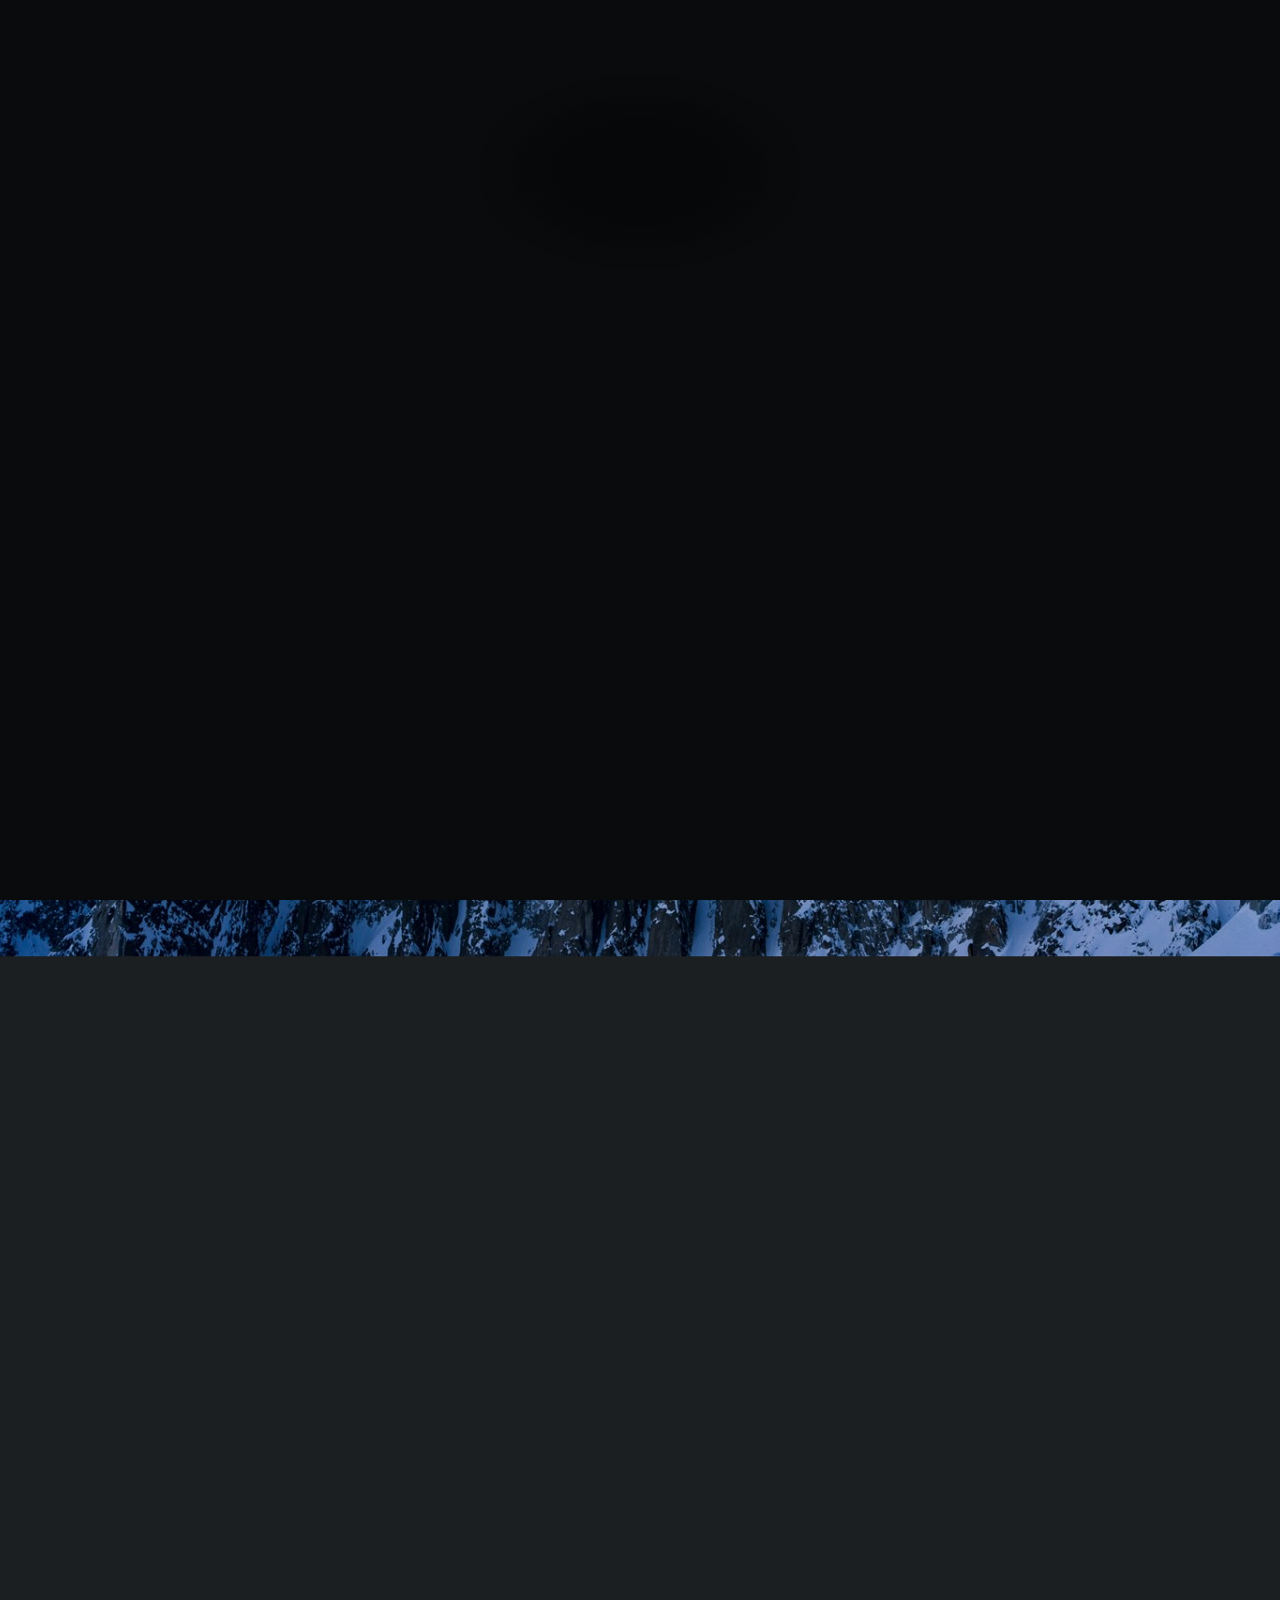
==== index.html @ 1bfd8ff0 "Update index.html" ====
<!DOCTYPE HTML>
<!--
	Dimension by HTML5 UP
	html5up.net | @ajlkn
	Free for personal and commercial use under the CCA 3.0 license (html5up.net/license)
-->
<html>
	<head>
		<title>Raony Lino</title>
		<meta charset="utf-8" />
		<meta name="viewport" content="width=device-width, initial-scale=1, user-scalable=no" />
		<link rel="stylesheet" href="assets/css/main.css" />
		<noscript><link rel="stylesheet" href="assets/css/noscript.css" /></noscript>
	</head>
	<body class="is-preload">

		<!-- Wrapper -->
			<div id="wrapper">

				<!-- Header -->
					<header id="header">
						<div class="logo">
							<span class="fas fa-laptop-code fa-3x"></span>
							
						</div>
						<div class="content">
							<div class="inner">
								<h1>Raony Lino</h1>
								<p>Desenvolvedor Back End<br />
								para mais informação acesse <a href="https://www.linkedin.com/in/raony-lino-7011a1237/">LinkedIn</a>.</p>
							</div>
						</div>
						<nav>
							<ul>
								<li><a href="#intro">Intro</a></li>
								<li><a href="#work">Projetos</a></li>
								<li><a href="#contact">Contatos</a></li>
								<!--<li><a href="#elements">Elements</a></li>   <a href="https://html5up.net">HTML5 UP</a>  -->
							</ul>
						</nav>
					</header>

				<!-- Main -->
					<div id="main">

						<!-- Intro -->
							<article id="intro">
								<h2 class="major">Quem sou eu</h2>
								<span class="image main"><img src="images/pic01.jpg" alt="" /></span>
								<p align="justify" >Me chamo Raony Lino de Oliveira, tenho 31 anos graduado em  Ciências da Computação na Pontifícia Universidade Católica de Minas Gerais em poços de caldas. Ademais, paralelamente a graduação estou me especializando em Flutter na plataforma Academia do Flutter e Alura. Pretendo atuar em desenvolvimento mobile, como Front end. Estou iniciando minha carreira na área de desenvolvimento e posso apresentar<a href="#work"> alguns dos meus Projetos</a>. Busco novas oportunidades para obter experiência na área.</p>
								<p>Conhecendo um pouco sobre mim...</p>
								<p align="justify" >Sou proativo, comunicativo, versátil e trabalho bem em equipe. Amo animais, tenho  um cachorro chamado <a href="#duke"> Marmaduke</a> de 8 anos, ele é todo brincalhão e atrapalhado, e não posso esquecer do meu gato o <a href="#bmo"> BMO, </a>ele tem  4 anos, porém é mais introvertido, é o tipo de animal que e mais na dele, combinação perfeita para um equilíbrio dentro de casa. Sempre relaxo ouvindo uma boa musica seja ela um Rock ‘n roll, eletrônica, folk ou até mesmo uma música eruditas como um Ludovico Einaudi, mas como sou de minas gerais, nada impede de às vezes ouvi aquele sertanejo ou até mesmo uma moda de viola, para descontrair; ou ligar o computador e se perde em um jogo com uma boa história; The Las of Us é um que eu super recomendo ou se preferir ação, tem God of war que é bom, muito bom, dentre outros. E na maioria dos finais de semana gosto de sentar na sala e colocar um bom filme ou serie com uma pipoca para encerrar o dia, isso é apenas uma pequena parte de mim. </p>
							</article>
							<article id="duke">
								<h2 class="major">Marmaduke</h2>
								<span class="image main"><img src="images/duke.jpeg" alt="" /></span>
								<li><a href="#intro" class="button small">Voltar</a></li>
							</article>
							<article id="bmo">
								<h2 class="major">BMO</h2>
								<span class="image main"><img src="images/bmo.jpeg" alt="" /></span>
								<li><a href="#intro" class="button small">Voltar</a></li>
							</article>
						<!-- Work -->
							<article id="work">
								<h2 class="major">Projetos</h2>
								<span class="image main"><img src="images/pic02.png" alt="" /></span>
								<h4>Aplicativos desenvolvidos: </h4>
								<p>●	Lista de Tarefas - Flutter <a href="https://github.com/raonylino/Lista-de-tarefas"> Saiba mais.</a>
								<br>●	ORM com NodeJS: API com Sequelize e MySQL.  <a href="https://github.com/raonylino/escola-ingles"> Saiba mais.</a>
								<br>●	HRV4Life - Monitoramento Frequência Cardíaca - Cordova <a href="https://hrv4life.com/site/"> Saiba mais.</a></p>
								<h4>Aplicativos Back end: </h4>
								<p>● API para colecionador de figurinhas da copa. <a href="https://github.com/raonylino/backend-figurinha"> Saiba mais.</a>
								<br>● API desenvolida para um Blog de internert. <a href="https://raonylino.github.io/"> Saiba mais.</a></p>	


							</article>



						<!-- Contact -->
							<article id="contact">
								<div class="align-center">
								<h2 class="major">Contatos</h2>
							
								<ul class="icons">
									<li><a href="https://www.facebook.com/Raonylino" class="icon brands fa-facebook-f"><span class="label">Facebook</span></a></li>
									<li><a href="https://www.instagram.com/raonylino/" class="icon brands fa-instagram"><span class="label">Instagram</span></a></li>
									<li><a href="https://wa.me/55035998626801?text=" class="icon brands fa-whatsapp"><span class="label">whatsapp</span></a></li>
									<li><a href="https://github.com/raonylino" class="icon brands fa-github"><span class="label">GitHub</span></a></li>
									
								</ul>
							</div>
							</article>
					
						<!-- Elements -->
							<article id="elements">
								<h2 class="major">Elements</h2>

								<section>
									<h3 class="major">Text</h3>
									<p>This is <b>bold</b> and this is <strong>strong</strong>. This is <i>italic</i> and this is <em>emphasized</em>.
									This is <sup>superscript</sup> text and this is <sub>subscript</sub> text.
									This is <u>underlined</u> and this is code: <code>for (;;) { ... }</code>. Finally, <a href="#">this is a link</a>.</p>
									<hr />
									<h2>Heading Level 2</h2>
									<h3>Heading Level 3</h3>
									<h4>Heading Level 4</h4>
									<h5>Heading Level 5</h5>
									<h6>Heading Level 6</h6>
									<hr />
									<h4>Blockquote</h4>
									<blockquote>Fringilla nisl. Donec accumsan interdum nisi, quis tincidunt felis sagittis eget tempus euismod. Vestibulum ante ipsum primis in faucibus vestibulum. Blandit adipiscing eu felis iaculis volutpat ac adipiscing accumsan faucibus. Vestibulum ante ipsum primis in faucibus lorem ipsum dolor sit amet nullam adipiscing eu felis.</blockquote>
									<h4>Preformatted</h4>
									<pre><code>i = 0;

while (!deck.isInOrder()) {
    print 'Iteration ' + i;
    deck.shuffle();
    i++;
}

print 'It took ' + i + ' iterations to sort the deck.';</code></pre>
								</section>

								<section>
									<h3 class="major">Lists</h3>

									<h4>Unordered</h4>
									<ul>
										<li>Dolor pulvinar etiam.</li>
										<li>Sagittis adipiscing.</li>
										<li>Felis enim feugiat.</li>
									</ul>

									<h4>Alternate</h4>
									<ul class="alt">
										<li>Dolor pulvinar etiam.</li>
										<li>Sagittis adipiscing.</li>
										<li>Felis enim feugiat.</li>
									</ul>

									<h4>Ordered</h4>
									<ol>
										<li>Dolor pulvinar etiam.</li>
										<li>Etiam vel felis viverra.</li>
										<li>Felis enim feugiat.</li>
										<li>Dolor pulvinar etiam.</li>
										<li>Etiam vel felis lorem.</li>
										<li>Felis enim et feugiat.</li>
									</ol>
									<h4>Icons</h4>
									<ul class="icons">
										<li><a href="https://www.facebook.com/Raonylino" class="icon brands fa-facebook-f"><span class="label">Facebook</span></a></li>
										<li><a href="https://www.instagram.com/raonylino/" class="icon brands fa-instagram"><span class="label">Instagram</span></a></li>
										<li><a href="https://github.com/raonylino" class="icon brands fa-github"><span class="label">Github</span></a></li>
									</ul>

									<h4>Actions</h4>
									<ul class="actions">
										<li><a href="#" class="button primary">Default</a></li>
										<li><a href="#" class="button">Default</a></li>
									</ul>
									<ul class="actions stacked">
										<li><a href="#" class="button primary">Default</a></li>
										<li><a href="#" class="button">Default</a></li>
									</ul>
								</section>

								<section>
									<h3 class="major">Table</h3>
									<h4>Default</h4>
									<div class="table-wrapper">
										<table>
											<thead>
												<tr>
													<th>Name</th>
													<th>Description</th>
													<th>Price</th>
												</tr>
											</thead>
											<tbody>
												<tr>
													<td>Item One</td>
													<td>Ante turpis integer aliquet porttitor.</td>
													<td>29.99</td>
												</tr>
												<tr>
													<td>Item Two</td>
													<td>Vis ac commodo adipiscing arcu aliquet.</td>
													<td>19.99</td>
												</tr>
												<tr>
													<td>Item Three</td>
													<td> Morbi faucibus arcu accumsan lorem.</td>
													<td>29.99</td>
												</tr>
												<tr>
													<td>Item Four</td>
													<td>Vitae integer tempus condimentum.</td>
													<td>19.99</td>
												</tr>
												<tr>
													<td>Item Five</td>
													<td>Ante turpis integer aliquet porttitor.</td>
													<td>29.99</td>
												</tr>
											</tbody>
											<tfoot>
												<tr>
													<td colspan="2"></td>
													<td>100.00</td>
												</tr>
											</tfoot>
										</table>
									</div>

									<h4>Alternate</h4>
									<div class="table-wrapper">
										<table class="alt">
											<thead>
												<tr>
													<th>Name</th>
													<th>Description</th>
													<th>Price</th>
												</tr>
											</thead>
											<tbody>
												<tr>
													<td>Item One</td>
													<td>Ante turpis integer aliquet porttitor.</td>
													<td>29.99</td>
												</tr>
												<tr>
													<td>Item Two</td>
													<td>Vis ac commodo adipiscing arcu aliquet.</td>
													<td>19.99</td>
												</tr>
												<tr>
													<td>Item Three</td>
													<td> Morbi faucibus arcu accumsan lorem.</td>
													<td>29.99</td>
												</tr>
												<tr>
													<td>Item Four</td>
													<td>Vitae integer tempus condimentum.</td>
													<td>19.99</td>
												</tr>
												<tr>
													<td>Item Five</td>
													<td>Ante turpis integer aliquet porttitor.</td>
													<td>29.99</td>
												</tr>
											</tbody>
											<tfoot>
												<tr>
													<td colspan="2"></td>
													<td>100.00</td>
												</tr>
											</tfoot>
										</table>
									</div>
								</section>

								<section>
									<h3 class="major">Buttons</h3>
									<ul class="actions">
										<li><a href="#" class="button primary">Primary</a></li>
										<li><a href="#" class="button">Default</a></li>
									</ul>
									<ul class="actions">
										<li><a href="#" class="button">Default</a></li>
										<li><a href="#" class="button small">Small</a></li>
									</ul>
									<ul class="actions">
										<li><a href="#" class="button primary icon solid fa-download">Icon</a></li>
										<li><a href="#" class="button icon solid fa-download">Icon</a></li>
									</ul>
									<ul class="actions">
										<li><span class="button primary disabled">Disabled</span></li>
										<li><span class="button disabled">Disabled</span></li>
									</ul>
								</section>

								<section>
									<h3 class="major">Form</h3>
									<form method="post" action="#">
										<div class="fields">
											<div class="field half">
												<label for="demo-name">Name</label>
												<input type="text" name="demo-name" id="demo-name" value="" placeholder="Jane Doe" />
											</div>
											<div class="field half">
												<label for="demo-email">Email</label>
												<input type="email" name="demo-email" id="demo-email" value="" placeholder="jane@untitled.tld" />
											</div>
											<div class="field">
												<label for="demo-category">Category</label>
												<select name="demo-category" id="demo-category">
													<option value="">-</option>
													<option value="1">Manufacturing</option>
													<option value="1">Shipping</option>
													<option value="1">Administration</option>
													<option value="1">Human Resources</option>
												</select>
											</div>
											<div class="field half">
												<input type="radio" id="demo-priority-low" name="demo-priority" checked>
												<label for="demo-priority-low">Low</label>
											</div>
											<div class="field half">
												<input type="radio" id="demo-priority-high" name="demo-priority">
												<label for="demo-priority-high">High</label>
											</div>
											<div class="field half">
												<input type="checkbox" id="demo-copy" name="demo-copy">
												<label for="demo-copy">Email me a copy</label>
											</div>
											<div class="field half">
												<input type="checkbox" id="demo-human" name="demo-human" checked>
												<label for="demo-human">Not a robot</label>
											</div>
											<div class="field">
												<label for="demo-message">Message</label>
												<textarea name="demo-message" id="demo-message" placeholder="Enter your message" rows="6"></textarea>
											</div>
										</div>
										<ul class="actions">
											<li><input type="submit" value="Send Message" class="primary" /></li>
											<li><input type="reset" value="Reset" /></li>
										</ul>
									</form>
								</section>

							</article>

					</div>

				<!-- Footer -->
					<footer id="footer">
						<p class="copyright">&copy; Muito Obrigado pela sua visita</a>.</p>
					</footer>

			</div>

		<!-- BG -->
			<div id="bg"></div>

		<!-- Scripts -->
			<script src="assets/js/jquery.min.js"></script>
			<script src="assets/js/browser.min.js"></script>
			<script src="assets/js/breakpoints.min.js"></script>
			<script src="assets/js/util.js"></script>
			<script src="assets/js/main.js"></script>

	</body>
</html>
---- assets/css/main.css ----
@import url(fontawesome-all.min.css);
@import url("https://fonts.googleapis.com/css?family=Source+Sans+Pro:300italic,600italic,300,600");

/*
	Dimension by HTML5 UP
	html5up.net | @ajlkn
	Free for personal and commercial use under the CCA 3.0 license (html5up.net/license)
*/

html, body, div, span, applet, object,
iframe, h1, h2, h3, h4, h5, h6, p, blockquote,
pre, a, abbr, acronym, address, big, cite,
code, del, dfn, em, img, ins, kbd, q, s, samp,
small, strike, strong, sub, sup, tt, var, b,
u, i, center, dl, dt, dd, ol, ul, li, fieldset,
form, label, legend, table, caption, tbody,
tfoot, thead, tr, th, td, article, aside,
canvas, details, embed, figure, figcaption,
footer, header, hgroup, menu, nav, output, ruby,
section, summary, time, mark, audio, video {
	margin: 0;
	padding: 0;
	border: 0;
	font-size: 100%;
	font: inherit;
	vertical-align: baseline;}

article, aside, details, figcaption, figure,
footer, header, hgroup, menu, nav, section {
	display: block;}

body {
	line-height: 1;
}

ol, ul {
	list-style: none;
}

blockquote, q {
	quotes: none;
}

	blockquote:before, blockquote:after, q:before, q:after {
		content: '';
		content: none;
	}

table {
	border-collapse: collapse;
	border-spacing: 0;
}

body {
	-webkit-text-size-adjust: none;
}

mark {
	background-color: transparent;
	color: inherit;
}

input::-moz-focus-inner {
	border: 0;
	padding: 0;
}

input, select, textarea {
	-moz-appearance: none;
	-webkit-appearance: none;
	-ms-appearance: none;
	appearance: none;
}

/* Basic */

	@-ms-viewport {
		width: device-width;
	}

	@media screen and (max-width: 480px) {

		html, body {
			min-width: 320px;
		}

	}

	html {
		box-sizing: border-box;
	}

	*, *:before, *:after {
		box-sizing: inherit;
	}

	body {
		background: #1b1f22;
	}

		body.is-preload *, body.is-preload *:before, body.is-preload *:after {
			-moz-animation: none !important;
			-webkit-animation: none !important;
			-ms-animation: none !important;
			animation: none !important;
			-moz-transition: none !important;
			-webkit-transition: none !important;
			-ms-transition: none !important;
			transition: none !important;
		}

/* Type */


	html {
		font-size: 16pt;
	}

		@media screen and (max-width: 1680px) {

			html {
				font-size: 12pt;
			}

		}

		@media screen and (max-width: 736px) {

			html {
				font-size: 11pt;
			}

		}

		@media screen and (max-width: 360px) {

			html {
				font-size: 10pt;
			}

		}

	body, input, select, textarea {
		color: #ffffff;
		font-family: "Source Sans Pro", sans-serif;
		font-weight: 300;
		font-size: 1rem;
		line-height: 1.65;
	}

	a {
		-moz-transition: color 0.2s ease-in-out, background-color 0.2s ease-in-out, border-bottom-color 0.2s ease-in-out;
		-webkit-transition: color 0.2s ease-in-out, background-color 0.2s ease-in-out, border-bottom-color 0.2s ease-in-out;
		-ms-transition: color 0.2s ease-in-out, background-color 0.2s ease-in-out, border-bottom-color 0.2s ease-in-out;
		transition: color 0.2s ease-in-out, background-color 0.2s ease-in-out, border-bottom-color 0.2s ease-in-out;
		border-bottom: dotted 1px rgba(255, 255, 255, 0.5);
		text-decoration: none;
		color: inherit;
	}

		a:hover {
			border-bottom-color: transparent;
		}

	strong, b {
		color: #ffffff;
		font-weight: 600;
	}

	em, i {
		font-style: italic;
	}

	p {
		margin: 0 0 2rem 0;
	}

	h1, h2, h3, h4, h5, h6 {
		color: #ffffff;
		font-weight: 600;
		line-height: 1.5;
		margin: 0 0 1rem 0;
		text-transform: uppercase;
		letter-spacing: 0.2rem;
	}

		h1 a, h2 a, h3 a, h4 a, h5 a, h6 a {
			color: inherit;
			text-decoration: none;
		}

		h1.major, h2.major, h3.major, h4.major, h5.major, h6.major {
			border-bottom: solid 1px #ffffff;
			/*width: -moz-max-content;
			width: -webkit-max-content;
			width: -ms-max-content;
			width: max-content;           Tirar fora do centro            -------------------------------*/
			padding-bottom: 0.5rem;
			margin: 0 0 2rem 0;
		}

	h1 {
		font-size: 2.25rem;
		line-height: 1.3;
		letter-spacing: 0.5rem;
	}

	h2 {
		font-size: 1.5rem;
		line-height: 1.4;
		letter-spacing: 0.5rem;
	}

	h3 {
		font-size: 1rem;
	}

	h4 {
		font-size: 0.8rem;
	}

	h5 {
		font-size: 0.7rem;
	}

	h6 {
		font-size: 0.6rem;
	}

	@media screen and (max-width: 736px) {

		h1 {
			font-size: 1.75rem;
			line-height: 1.4;
		}

		h2 {
			font-size: 1.25em;
			line-height: 1.5;
		}

	}

	sub {
		font-size: 0.8rem;
		position: relative;
		top: 0.5rem;
	}

	sup {
		font-size: 0.8rem;
		position: relative;
		top: -0.5rem;
	}

	blockquote {
		border-left: solid 4px #ffffff;
		font-style: italic;
		margin: 0 0 2rem 0;
		padding: 0.5rem 0 0.5rem 2rem;
	}

	code {
		background: rgba(255, 255, 255, 0.075);
		border-radius: 4px;
		font-family: "Courier New", monospace;
		font-size: 0.9rem;
		margin: 0 0.25rem;
		padding: 0.25rem 0.65rem;
	}

	pre {
		-webkit-overflow-scrolling: touch;
		font-family: "Courier New", monospace;
		font-size: 0.9rem;
		margin: 0 0 2rem 0;
	}

		pre code {
			display: block;
			line-height: 1.75;
			padding: 1rem 1.5rem;
			overflow-x: auto;
		}

	hr {
		border: 0;
		border-bottom: solid 1px #ffffff;
		margin: 2.75rem 0;
	}

	.align-left {
		text-align: left;
	}

	.align-center {
		text-align: center;
		
	}

	.align-right {
		text-align: right;
	}

/* Form */

	form {
		margin: 0 0 2rem 0;
	}

		form > :last-child {
			margin-bottom: 0;
		}

		form > .fields {
			display: -moz-flex;
			display: -webkit-flex;
			display: -ms-flex;
			display: flex;
			-moz-flex-wrap: wrap;
			-webkit-flex-wrap: wrap;
			-ms-flex-wrap: wrap;
			flex-wrap: wrap;
			width: calc(100% + 3rem);
			margin: -1.5rem 0 2rem -1.5rem;
		}

			form > .fields > .field {
				-moz-flex-grow: 0;
				-webkit-flex-grow: 0;
				-ms-flex-grow: 0;
				flex-grow: 0;
				-moz-flex-shrink: 0;
				-webkit-flex-shrink: 0;
				-ms-flex-shrink: 0;
				flex-shrink: 0;
				padding: 1.5rem 0 0 1.5rem;
				width: calc(100% - 1.5rem);
			}

				form > .fields > .field.half {
					width: calc(50% - 0.75rem);
				}

				form > .fields > .field.third {
					width: calc(100%/3 - 0.5rem);
				}

				form > .fields > .field.quarter {
					width: calc(25% - 0.375rem);
				}

		@media screen and (max-width: 480px) {

			form > .fields {
				width: calc(100% + 3rem);
				margin: -1.5rem 0 2rem -1.5rem;
			}

				form > .fields > .field {
					padding: 1.5rem 0 0 1.5rem;
					width: calc(100% - 1.5rem);
				}

					form > .fields > .field.half {
						width: calc(100% - 1.5rem);
					}

					form > .fields > .field.third {
						width: calc(100% - 1.5rem);
					}

					form > .fields > .field.quarter {
						width: calc(100% - 1.5rem);
					}

		}

	label {
		color: #ffffff;
		display: block;
		font-size: 0.8rem;
		font-weight: 300;
		letter-spacing: 0.2rem;
		line-height: 1.5;
		margin: 0 0 1rem 0;
		text-transform: uppercase;
	}

	input[type="text"],
	input[type="password"],
	input[type="email"],
	input[type="tel"],
	select,
	textarea {
		-moz-appearance: none;
		-webkit-appearance: none;
		-ms-appearance: none;
		appearance: none;
		-moz-transition: border-color 0.2s ease-in-out, box-shadow 0.2s ease-in-out, background-color 0.2s ease-in-out;
		-webkit-transition: border-color 0.2s ease-in-out, box-shadow 0.2s ease-in-out, background-color 0.2s ease-in-out;
		-ms-transition: border-color 0.2s ease-in-out, box-shadow 0.2s ease-in-out, background-color 0.2s ease-in-out;
		transition: border-color 0.2s ease-in-out, box-shadow 0.2s ease-in-out, background-color 0.2s ease-in-out;
		background-color: transparent;
		border-radius: 4px;
		border: solid 1px #ffffff;
		color: inherit;
		display: block;
		outline: 0;
		padding: 0 1rem;
		text-decoration: none;
		width: 100%;
	}

		input[type="text"]:invalid,
		input[type="password"]:invalid,
		input[type="email"]:invalid,
		input[type="tel"]:invalid,
		select:invalid,
		textarea:invalid {
			box-shadow: none;
		}

		input[type="text"]:focus,
		input[type="password"]:focus,
		input[type="email"]:focus,
		input[type="tel"]:focus,
		select:focus,
		textarea:focus {
			background: rgba(255, 255, 255, 0.075);
			border-color: #ffffff;
			box-shadow: 0 0 0 1px #ffffff;
		}

	select {
		background-image: url("data:image/svg+xml;charset=utf8,%3Csvg xmlns='http://www.w3.org/2000/svg' width='40' height='40' preserveAspectRatio='none' viewBox='0 0 40 40'%3E%3Cpath d='M9.4,12.3l10.4,10.4l10.4-10.4c0.2-0.2,0.5-0.4,0.9-0.4c0.3,0,0.6,0.1,0.9,0.4l3.3,3.3c0.2,0.2,0.4,0.5,0.4,0.9 c0,0.4-0.1,0.6-0.4,0.9L20.7,31.9c-0.2,0.2-0.5,0.4-0.9,0.4c-0.3,0-0.6-0.1-0.9-0.4L4.3,17.3c-0.2-0.2-0.4-0.5-0.4-0.9 c0-0.4,0.1-0.6,0.4-0.9l3.3-3.3c0.2-0.2,0.5-0.4,0.9-0.4S9.1,12.1,9.4,12.3z' fill='%23ffffff' /%3E%3C/svg%3E");
		background-size: 1.25rem;
		background-repeat: no-repeat;
		background-position: calc(100% - 1rem) center;
		height: 2.75rem;
		padding-right: 2.75rem;
		text-overflow: ellipsis;
	}

		select option {
			color: #ffffff;
			background: #1b1f22;
		}

		select:focus::-ms-value {
			background-color: transparent;
		}

		select::-ms-expand {
			display: none;
		}

	input[type="text"],
	input[type="password"],
	input[type="email"],
	select {
		height: 2.75rem;
	}

	textarea {
		padding: 0.75rem 1rem;
	}

	input[type="checkbox"],
	input[type="radio"] {
		-moz-appearance: none;
		-webkit-appearance: none;
		-ms-appearance: none;
		appearance: none;
		display: block;
		float: left;
		margin-right: -2rem;
		opacity: 0;
		width: 1rem;
		z-index: -1;
	}

		input[type="checkbox"] + label,
		input[type="radio"] + label {
			text-decoration: none;
			-moz-user-select: none;
			-webkit-user-select: none;
			-ms-user-select: none;
			user-select: none;
			color: #ffffff;
			cursor: pointer;
			display: inline-block;
			font-size: 0.8rem;
			font-weight: 300;
			margin: 0 0 0.5rem 0;
			padding-left: 2.65rem;
			padding-right: 0.75rem;
			position: relative;
		}

			input[type="checkbox"] + label:before,
			input[type="radio"] + label:before {
				-moz-osx-font-smoothing: grayscale;
				-webkit-font-smoothing: antialiased;
				display: inline-block;
				font-style: normal;
				font-variant: normal;
				text-rendering: auto;
				line-height: 1;
				text-transform: none !important;
				font-family: 'Font Awesome 5 Free';
				font-weight: 900;
			}

			input[type="checkbox"] + label:before,
			input[type="radio"] + label:before {
				-moz-transition: border-color 0.2s ease-in-out, box-shadow 0.2s ease-in-out, background-color 0.2s ease-in-out;
				-webkit-transition: border-color 0.2s ease-in-out, box-shadow 0.2s ease-in-out, background-color 0.2s ease-in-out;
				-ms-transition: border-color 0.2s ease-in-out, box-shadow 0.2s ease-in-out, background-color 0.2s ease-in-out;
				transition: border-color 0.2s ease-in-out, box-shadow 0.2s ease-in-out, background-color 0.2s ease-in-out;
				border-radius: 4px;
				border: solid 1px #ffffff;
				content: '';
				display: inline-block;
				height: 1.65rem;
				left: 0;
				line-height: 1.65rem;
				position: absolute;
				text-align: center;
				top: -0.15rem;
				width: 1.65rem;
			}

		input[type="checkbox"]:checked + label:before,
		input[type="radio"]:checked + label:before {
			background: #ffffff !important;
			border-color: #ffffff !important;
			color: #1b1f22;
			content: '\f00c';
		}

		input[type="checkbox"]:focus + label:before,
		input[type="radio"]:focus + label:before {
			background: rgba(255, 255, 255, 0.075);
			border-color: #ffffff;
			box-shadow: 0 0 0 1px #ffffff;
		}

	input[type="checkbox"] + label:before {
		border-radius: 4px;
	}

	input[type="radio"] + label:before {
		border-radius: 100%;
	}

	::-webkit-input-placeholder {
		color: rgba(255, 255, 255, 0.5) !important;
		opacity: 1.0;
	}

	:-moz-placeholder {
		color: rgba(255, 255, 255, 0.5) !important;
		opacity: 1.0;
	}

	::-moz-placeholder {
		color: rgba(255, 255, 255, 0.5) !important;
		opacity: 1.0;
	}

	:-ms-input-placeholder {
		color: rgba(255, 255, 255, 0.5) !important;
		opacity: 1.0;
	}

	.formerize-placeholder {
		color: rgba(255, 255, 255, 0.5) !important;
		opacity: 1.0;
	}

/* Box */

	.box {
		border-radius: 4px;
		border: solid 1px #ffffff;
		margin-bottom: 2rem;
		padding: 1.5em;
	}

		.box > :last-child,
		.box > :last-child > :last-child,
		.box > :last-child > :last-child > :last-child {
			margin-bottom: 0;
		}

		.box.alt {
			border: 0;
			border-radius: 0;
			padding: 0;
		}

/* Icon */

	.icon {
		text-decoration: none;
		border-bottom: none;
		position: relative;
	}

		.icon:before {
			-moz-osx-font-smoothing: grayscale;
			-webkit-font-smoothing: antialiased;
			display: inline-block;
			font-style: normal;
			font-variant: normal;
			text-rendering: auto;
			line-height: 1;
			text-transform: none !important;
			font-family: 'Font Awesome 5 Free';
			font-weight: 400;
		}

		.icon > .label {
			display: none;
		}

		.icon:before {
			line-height: inherit;
		}

		.icon.solid:before {
			font-weight: 900;
		}

		.icon.brands:before {
			font-family: 'Font Awesome 5 Brands';
		}

/* Image */

	.image {
		border-radius: 4px;
		border: 0;
		display: inline-block;
		position: relative;
	}

		.image:before {
			pointer-events: none;
			background-image: url("../../images/overlay.png");
			background-color: rgba(19, 21, 25, 0.5);
			border-radius: 4px;
			content: '';
			display: block;
			height: 100%;
			left: 0;
			opacity: 0.5;
			position: absolute;
			top: 0;
			width: 100%;
		}

		.image img {
			border-radius: 4px;
			display: block;
		}

		.image.left, .image.right {
			max-width: 40%;
		}

			.image.left img, .image.right img {
				width: 100%;
			}

		.image.left {
			float: left;
			padding: 0 1.5em 1em 0;
			top: 0.25em;
		}

		.image.right {
			float: right;
			padding: 0 0 1em 1.5em;
			top: 0.25em;
		}

		.image.fit {
			display: block;
			margin: 0 0 2rem 0;
			width: 100%;
		}

			.image.fit img {
				width: 100%;
			}

		.image.main {
			display: block;
			margin: 2.5rem 0;
			width: 100%;
		}

			.image.main img {
				width: 100%;
			}

		@media screen and (max-width: 736px) {

			.image.main {
				margin: 2rem 0;
			}

		}

		@media screen and (max-width: 480px) {

			.image.main {
				margin: 1.5rem 0;
			}

		}

/* List */

	ol {
		list-style: decimal;
		margin: 0 0 2rem 0;
		padding-left: 1.25em;
	}

		ol li {
			padding-left: 0.25em;
		}

	ul {
		list-style: disc;
		margin: 0 0 2rem 0;
		padding-left: 1em;
	}

		ul li {
			padding-left: 0.5em;
		}

		ul.alt {
			list-style: none;
			padding-left: 0;
		}

			ul.alt li {
				border-top: solid 1px #ffffff;
				padding: 0.5em 0;
			}

				ul.alt li:first-child {
					border-top: 0;
					padding-top: 0;
				}

	dl {
		margin: 0 0 2rem 0;
	}

		dl dt {
			display: block;
			font-weight: 600;
			margin: 0 0 1rem 0;
		}

		dl dd {
			margin-left: 2rem;
		}

/* Actions */

	ul.actions {
		display: -moz-flex;
		display: -webkit-flex;
		display: -ms-flex;
		display: flex;
		cursor: default;
		list-style: none;
		margin-left: -1rem;
		padding-left: 0;
	}

		ul.actions li {
			padding: 0 0 0 1rem;
			vertical-align: middle;
		}

		ul.actions.special {
			-moz-justify-content: center;
			-webkit-justify-content: center;
			-ms-justify-content: center;
			justify-content: center;
			width: 100%;
			margin-left: 0;
		}

			ul.actions.special li:first-child {
				padding-left: 0;
			}

		ul.actions.stacked {
			-moz-flex-direction: column;
			-webkit-flex-direction: column;
			-ms-flex-direction: column;
			flex-direction: column;
			margin-left: 0;
		}

			ul.actions.stacked li {
				padding: 1.3rem 0 0 0;
			}

				ul.actions.stacked li:first-child {
					padding-top: 0;
				}

		ul.actions.fit {
			width: calc(100% + 1rem);
		}

			ul.actions.fit li {
				-moz-flex-grow: 1;
				-webkit-flex-grow: 1;
				-ms-flex-grow: 1;
				flex-grow: 1;
				-moz-flex-shrink: 1;
				-webkit-flex-shrink: 1;
				-ms-flex-shrink: 1;
				flex-shrink: 1;
				width: 100%;
			}

				ul.actions.fit li > * {
					width: 100%;
				}

			ul.actions.fit.stacked {
				width: 100%;
			}

		@media screen and (max-width: 480px) {

			ul.actions:not(.fixed) {
				-moz-flex-direction: column;
				-webkit-flex-direction: column;
				-ms-flex-direction: column;
				flex-direction: column;
				margin-left: 0;
				width: 100% !important;
			}

				ul.actions:not(.fixed) li {
					-moz-flex-grow: 1;
					-webkit-flex-grow: 1;
					-ms-flex-grow: 1;
					flex-grow: 1;
					-moz-flex-shrink: 1;
					-webkit-flex-shrink: 1;
					-ms-flex-shrink: 1;
					flex-shrink: 1;
					padding: 1rem 0 0 0;
					text-align: center;
					width: 100%;
				}

					ul.actions:not(.fixed) li > * {
						width: 100%;
					}

					ul.actions:not(.fixed) li:first-child {
						padding-top: 0;
					}

					ul.actions:not(.fixed) li input[type="submit"],
					ul.actions:not(.fixed) li input[type="reset"],
					ul.actions:not(.fixed) li input[type="button"],
					ul.actions:not(.fixed) li button,
					ul.actions:not(.fixed) li .button {
						width: 100%;
					}

						ul.actions:not(.fixed) li input[type="submit"].icon:before,
						ul.actions:not(.fixed) li input[type="reset"].icon:before,
						ul.actions:not(.fixed) li input[type="button"].icon:before,
						ul.actions:not(.fixed) li button.icon:before,
						ul.actions:not(.fixed) li .button.icon:before {
							margin-left: -0.5em;
						}

		}

/* Icons */

	ul.icons {
		cursor: default;
		list-style: none;
		padding-left: 0;
	}

		ul.icons li {
			display: inline-block;
			padding: 0 0.75em 0 0;
		}

			ul.icons li:last-child {
				padding-right: 0;
			}

			ul.icons li a {
				border-radius: 100%;
				box-shadow: inset 0 0 0 1px #ffffff;
				display: inline-block;
				height: 2.25rem;
				line-height: 2.25rem;
				text-align: center;
				width: 2.25rem;
			}

				ul.icons li a:hover {
					background-color: rgba(255, 255, 255, 0.075);
				}

				ul.icons li a:active {
					background-color: rgba(255, 255, 255, 0.175);
				}

/* Table */

	.table-wrapper {
		-webkit-overflow-scrolling: touch;
		overflow-x: auto;
	}

	table {
		margin: 0 0 2rem 0;
		width: 100%;
	}

		table tbody tr {
			border: solid 1px #ffffff;
			border-left: 0;
			border-right: 0;
		}

			table tbody tr:nth-child(2n + 1) {
				background-color: rgba(255, 255, 255, 0.075);
			}

		table td {
			padding: 0.75em 0.75em;
		}

		table th {
			color: #ffffff;
			font-size: 0.9em;
			font-weight: 600;
			padding: 0 0.75em 0.75em 0.75em;
			text-align: left;
		}

		table thead {
			border-bottom: solid 2px #ffffff;
		}

		table tfoot {
			border-top: solid 2px #ffffff;
		}

		table.alt {
			border-collapse: separate;
		}

			table.alt tbody tr td {
				border: solid 1px #ffffff;
				border-left-width: 0;
				border-top-width: 0;
			}

				table.alt tbody tr td:first-child {
					border-left-width: 1px;
				}

			table.alt tbody tr:first-child td {
				border-top-width: 1px;
			}

			table.alt thead {
				border-bottom: 0;
			}

			table.alt tfoot {
				border-top: 0;
			}

/* Button */

	input[type="submit"],
	input[type="reset"],
	input[type="button"],
	button,
	.button {
		-moz-appearance: none;
		-webkit-appearance: none;
		-ms-appearance: none;
		appearance: none;
		-moz-transition: background-color 0.2s ease-in-out, color 0.2s ease-in-out;
		-webkit-transition: background-color 0.2s ease-in-out, color 0.2s ease-in-out;
		-ms-transition: background-color 0.2s ease-in-out, color 0.2s ease-in-out;
		transition: background-color 0.2s ease-in-out, color 0.2s ease-in-out;
		background-color: transparent;
		border-radius: 4px;
		border: 0;
		box-shadow: inset 0 0 0 1px #ffffff;
		color: #ffffff !important;
		cursor: pointer;
		display: inline-block;
		font-size: 0.8rem;
		font-weight: 300;
		height: 2.75rem;
		letter-spacing: 0.2rem;
		line-height: 2.75rem;
		outline: 0;
		padding: 0 1.25rem 0 1.35rem;
		text-align: center;
		text-decoration: none;
		text-transform: uppercase;
		white-space: nowrap;
	}

		input[type="submit"]:hover,
		input[type="reset"]:hover,
		input[type="button"]:hover,
		button:hover,
		.button:hover {
			background-color: rgba(255, 255, 255, 0.075);
		}

		input[type="submit"]:active,
		input[type="reset"]:active,
		input[type="button"]:active,
		button:active,
		.button:active {
			background-color: rgba(255, 255, 255, 0.175);
		}

		input[type="submit"].icon:before,
		input[type="reset"].icon:before,
		input[type="button"].icon:before,
		button.icon:before,
		.button.icon:before {
			margin-right: 0.5em;
		}

		input[type="submit"].fit,
		input[type="reset"].fit,
		input[type="button"].fit,
		button.fit,
		.button.fit {
			width: 100%;
		}

		input[type="submit"].small,
		input[type="reset"].small,
		input[type="button"].small,
		button.small,
		.button.small {
			font-size: 0.6rem;
			height: 2.0625rem;
			line-height: 2.0625rem;
		}

		input[type="submit"].primary,
		input[type="reset"].primary,
		input[type="button"].primary,
		button.primary,
		.button.primary {
			background-color: #ffffff;
			color: #1b1f22 !important;
			font-weight: 600;
		}

		input[type="submit"].disabled, input[type="submit"]:disabled,
		input[type="reset"].disabled,
		input[type="reset"]:disabled,
		input[type="button"].disabled,
		input[type="button"]:disabled,
		button.disabled,
		button:disabled,
		.button.disabled,
		.button:disabled {
			pointer-events: none;
			cursor: default;
			opacity: 0.25;
		}

	input[type="submit"],
	input[type="reset"],
	input[type="button"],
	button {
		line-height: calc(2.75rem - 2px);
	}

/* BG */

	#bg {
		-moz-transform: scale(1.0);
		-webkit-transform: scale(1.0);
		-ms-transform: scale(1.0);
		transform: scale(1.0);
		-webkit-backface-visibility: hidden;
		position: fixed;
		top: 0;
		left: 0;
		width: 100%;
		height: 100vh;
		z-index: 1;
	}

		#bg:before, #bg:after {
			content: '';
			display: block;
			position: absolute;
			top: 0;
			left: 0;
			width: 100%;
			height: 100%;
		}

		#bg:before {
			-moz-transition: background-color 2.5s ease-in-out;
			-webkit-transition: background-color 2.5s ease-in-out;
			-ms-transition: background-color 2.5s ease-in-out;
			transition: background-color 2.5s ease-in-out;
			-moz-transition-delay: 0.75s;
			-webkit-transition-delay: 0.75s;
			-ms-transition-delay: 0.75s;
			transition-delay: 0.75s;
			background-image: linear-gradient(to top, rgba(19, 21, 25, 0.5), rgba(19, 21, 25, 0.5)), url("../../images/overlay.png");
			background-size: auto,
 256px 256px;
			background-position: center,
 center;
			background-repeat: no-repeat,
 repeat;
			z-index: 2;
		}

		#bg:after {
			-moz-transform: scale(1.125);
			-webkit-transform: scale(1.125);
			-ms-transform: scale(1.125);
			transform: scale(1.125);
			-moz-transition: -moz-transform 0.325s ease-in-out, -moz-filter 0.325s ease-in-out;
			-webkit-transition: -webkit-transform 0.325s ease-in-out, -webkit-filter 0.325s ease-in-out;
			-ms-transition: -ms-transform 0.325s ease-in-out, -ms-filter 0.325s ease-in-out;
			transition: transform 0.325s ease-in-out, filter 0.325s ease-in-out;
			background-image: url("../../images/bg.jpg");
			background-position: center;
			background-size: cover;
			background-repeat: no-repeat;
			z-index: 1;
		}

		body.is-article-visible #bg:after {
			-moz-transform: scale(1.0825);
			-webkit-transform: scale(1.0825);
			-ms-transform: scale(1.0825);
			transform: scale(1.0825);
			-moz-filter: blur(0.2rem);
			-webkit-filter: blur(0.2rem);
			-ms-filter: blur(0.2rem);
			filter: blur(0.2rem);
		}

		body.is-preload #bg:before {
			background-color: #000000;
		}

/* Wrapper */

	#wrapper {
		display: -moz-flex;
		display: -webkit-flex;
		display: -ms-flex;
		display: flex;
		-moz-flex-direction: column;
		-webkit-flex-direction: column;
		-ms-flex-direction: column;
		flex-direction: column;
		-moz-align-items: center;
		-webkit-align-items: center;
		-ms-align-items: center;
		align-items: center;
		-moz-justify-content: space-between;
		-webkit-justify-content: space-between;
		-ms-justify-content: space-between;
		justify-content: space-between;
		position: relative;
		min-height: 100vh;
		width: 100%;
		padding: 4rem 2rem;
		z-index: 3;
	}

		#wrapper:before {
			content: '';
			display: block;
		}

		@media screen and (max-width: 1680px) {

			#wrapper {
				padding: 3rem 2rem;
			}

		}

		@media screen and (max-width: 736px) {

			#wrapper {
				padding: 2rem 1rem;
			}

		}

		@media screen and (max-width: 480px) {

			#wrapper {
				padding: 1rem;
			}

		}

/* Header */

	#header {
		display: -moz-flex;
		display: -webkit-flex;
		display: -ms-flex;
		display: flex;
		-moz-flex-direction: column;
		-webkit-flex-direction: column;
		-ms-flex-direction: column;
		flex-direction: column;
		-moz-align-items: center;
		-webkit-align-items: center;
		-ms-align-items: center;
		align-items: center;
		-moz-transition: -moz-transform 0.325s ease-in-out, -moz-filter 0.325s ease-in-out, opacity 0.325s ease-in-out;
		-webkit-transition: -webkit-transform 0.325s ease-in-out, -webkit-filter 0.325s ease-in-out, opacity 0.325s ease-in-out;
		-ms-transition: -ms-transform 0.325s ease-in-out, -ms-filter 0.325s ease-in-out, opacity 0.325s ease-in-out;
		transition: transform 0.325s ease-in-out, filter 0.325s ease-in-out, opacity 0.325s ease-in-out;
		background-image: -moz-radial-gradient(rgba(0, 0, 0, 0.25) 25%, rgba(0, 0, 0, 0) 55%);
		background-image: -webkit-radial-gradient(rgba(0, 0, 0, 0.25) 25%, rgba(0, 0, 0, 0) 55%);
		background-image: -ms-radial-gradient(rgba(0, 0, 0, 0.25) 25%, rgba(0, 0, 0, 0) 55%);
		background-image: radial-gradient(rgba(0, 0, 0, 0.25) 25%, rgba(0, 0, 0, 0) 55%);
		max-width: 100%;
		text-align: center;
	}

		#header > * {
			-moz-transition: opacity 0.325s ease-in-out;
			-webkit-transition: opacity 0.325s ease-in-out;
			-ms-transition: opacity 0.325s ease-in-out;
			transition: opacity 0.325s ease-in-out;
			position: relative;
			margin-top: 3.5rem;
		}

			#header > *:before {
				content: '';
				display: block;
				position: absolute;
				top: calc(-3.5rem - 1px);
				left: calc(50% - 1px);
				width: 1px;
				height: calc(3.5rem + 1px);
				background: #ffffff;
			}

		#header > :first-child {
			margin-top: 0;
		}

			#header > :first-child:before {
				display: none;
			}

		#header .logo {
			width: 5.5rem;
			height: 5.5rem;
			line-height: 6.8rem;
			border: solid 1px #ffffff;
			border-radius: 100%;
			
		}

			#header .logo .icon:before {
				font-size: 2rem;
				
			}

		#header .content {
			border-style: solid;
			border-color: #ffffff;
			border-top-width: 1px;
			border-bottom-width: 1px;
			max-width: 100%;
		}

			#header .content .inner {
				-moz-transition: max-height 0.75s ease, padding 0.75s ease, opacity 0.325s ease-in-out;
				-webkit-transition: max-height 0.75s ease, padding 0.75s ease, opacity 0.325s ease-in-out;
				-ms-transition: max-height 0.75s ease, padding 0.75s ease, opacity 0.325s ease-in-out;
				transition: max-height 0.75s ease, padding 0.75s ease, opacity 0.325s ease-in-out;
				-moz-transition-delay: 0.25s;
				-webkit-transition-delay: 0.25s;
				-ms-transition-delay: 0.25s;
				transition-delay: 0.25s;
				padding: 3rem 2rem;
				max-height: 40rem;
				overflow: hidden;
			}

				#header .content .inner > :last-child {
					margin-bottom: 0;
				}

			#header .content p {
				text-transform: uppercase;
				letter-spacing: 0.2rem;
				font-size: 0.8rem;
				line-height: 2;
			}

		#header nav ul {
			display: -moz-flex;
			display: -webkit-flex;
			display: -ms-flex;
			display: flex;
			margin-bottom: 0;
			list-style: none;
			padding-left: 0;
			border: solid 1px #ffffff;
			border-radius: 4px;
		}

			#header nav ul li {
				padding-left: 0;
				border-left: solid 1px #ffffff;
			}

				#header nav ul li:first-child {
					border-left: 0;
				}

				#header nav ul li a {
					display: block;
					min-width: 7.5rem;
					height: 2.75rem;
					line-height: 2.75rem;
					padding: 0 1.25rem 0 1.45rem;
					text-transform: uppercase;
					letter-spacing: 0.2rem;
					font-size: 0.8rem;
					border-bottom: 0;
				}

					#header nav ul li a:hover {
						background-color: rgba(255, 255, 255, 0.075);
					}

					#header nav ul li a:active {
						background-color: rgba(255, 255, 255, 0.175);
					}

		#header nav.use-middle:after {
			content: '';
			display: block;
			position: absolute;
			top: 0;
			left: calc(50% - 1px);
			width: 1px;
			height: 100%;
			background: #ffffff;
		}

		#header nav.use-middle ul li.is-middle {
			border-left: 0;
		}

		body.is-article-visible #header {
			-moz-transform: scale(0.95);
			-webkit-transform: scale(0.95);
			-ms-transform: scale(0.95);
			transform: scale(0.95);
			-moz-filter: blur(0.1rem);
			-webkit-filter: blur(0.1rem);
			-ms-filter: blur(0.1rem);
			filter: blur(0.1rem);
			opacity: 0;
		}

		body.is-preload #header {
			-moz-filter: blur(0.125rem);
			-webkit-filter: blur(0.125rem);
			-ms-filter: blur(0.125rem);
			filter: blur(0.125rem);
		}

			body.is-preload #header > * {
				opacity: 0;
			}

			body.is-preload #header .content .inner {
				max-height: 0;
				padding-top: 0;
				padding-bottom: 0;
				opacity: 0;
			}

		@media screen and (max-width: 980px) {

			#header .content p br {
				display: none;
			}

		}

		@media screen and (max-width: 736px) {

			#header > * {
				margin-top: 2rem;
			}

				#header > *:before {
					top: calc(-2rem - 1px);
					height: calc(2rem + 1px);
				}

			#header .logo {
				width: 4.75rem;
				height: 4.75rem;
				line-height: 4.75rem;
			}

				#header .logo .icon:before {
					font-size: 1.75rem;
				}

			#header .content .inner {
				padding: 2.5rem 1rem;
			}

			#header .content p {
				line-height: 1.875;
			}

		}

		@media screen and (max-width: 480px) {

			#header {
				padding: 1.5rem 0;
			}

				#header .content .inner {
					padding: 2.5rem 0;
				}

				#header nav ul {
					-moz-flex-direction: column;
					-webkit-flex-direction: column;
					-ms-flex-direction: column;
					flex-direction: column;
					min-width: 10rem;
					max-width: 100%;
				}

					#header nav ul li {
						border-left: 0;
						border-top: solid 1px #ffffff;
					}

						#header nav ul li:first-child {
							border-top: 0;
						}

						#header nav ul li a {
							height: 3rem;
							line-height: 3rem;
							min-width: 0;
							width: 100%;
						}

				#header nav.use-middle:after {
					display: none;
				}

		}

/* Main */

	#main {
		-moz-flex-grow: 1;
		-webkit-flex-grow: 1;
		-ms-flex-grow: 1;
		flex-grow: 1;
		-moz-flex-shrink: 1;
		-webkit-flex-shrink: 1;
		-ms-flex-shrink: 1;
		flex-shrink: 1;
		display: -moz-flex;
		display: -webkit-flex;
		display: -ms-flex;
		display: flex;
		-moz-align-items: center;
		-webkit-align-items: center;
		-ms-align-items: center;
		align-items: center;
		-moz-justify-content: center;
		-webkit-justify-content: center;
		-ms-justify-content: center;
		justify-content: center;
		-moz-flex-direction: column;
		-webkit-flex-direction: column;
		-ms-flex-direction: column;
		flex-direction: column;
		position: relative;
		max-width: 100%;
		z-index: 3;
	}

		#main article {
			-moz-transform: translateY(0.25rem);
			-webkit-transform: translateY(0.25rem);
			-ms-transform: translateY(0.25rem);
			transform: translateY(0.25rem);
			-moz-transition: opacity 0.325s ease-in-out, -moz-transform 0.325s ease-in-out;
			-webkit-transition: opacity 0.325s ease-in-out, -webkit-transform 0.325s ease-in-out;
			-ms-transition: opacity 0.325s ease-in-out, -ms-transform 0.325s ease-in-out;
			transition: opacity 0.325s ease-in-out, transform 0.325s ease-in-out;
			padding: 4.5rem 2.5rem 1.5rem 2.5rem ;
			position: relative;
			width: 40rem;
			max-width: 100%;
			background-color: rgba(27, 31, 34, 0.85);
			border-radius: 4px;
			opacity: 0;
		}

			#main article.active {
				-moz-transform: translateY(0);
				-webkit-transform: translateY(0);
				-ms-transform: translateY(0);
				transform: translateY(0);
				opacity: 1;
			}

			#main article .close {
				display: block;
				position: absolute;
				top: 0;
				right: 0;
				width: 4rem;
				height: 4rem;
				cursor: pointer;
				text-indent: 4rem;
				overflow: hidden;
				white-space: nowrap;
			}

				#main article .close:before {
					-moz-transition: background-color 0.2s ease-in-out;
					-webkit-transition: background-color 0.2s ease-in-out;
					-ms-transition: background-color 0.2s ease-in-out;
					transition: background-color 0.2s ease-in-out;
					content: '';
					display: block;
					position: absolute;
					top: 0.75rem;
					left: 0.75rem;
					width: 2.5rem;
					height: 2.5rem;
					border-radius: 100%;
					background-position: center;
					background-image: url("data:image/svg+xml;charset=utf8,%3Csvg xmlns='http://www.w3.org/2000/svg' xmlns:xlink='http://www.w3.org/1999/xlink' width='20px' height='20px' viewBox='0 0 20 20' zoomAndPan='disable'%3E%3Cstyle%3Eline %7B stroke: %23ffffff%3B stroke-width: 1%3B %7D%3C/style%3E%3Cline x1='2' y1='2' x2='18' y2='18' /%3E%3Cline x1='18' y1='2' x2='2' y2='18' /%3E%3C/svg%3E");
					background-size: 20px 20px;
					background-repeat: no-repeat;
				}

				#main article .close:hover:before {
					background-color: rgba(255, 255, 255, 0.075);
				}

				#main article .close:active:before {
					background-color: rgba(255, 255, 255, 0.175);
				}

		@media screen and (max-width: 736px) {

			#main article {
				padding: 3.5rem 2rem 0.5rem 2rem ;
			}

				#main article .close:before {
					top: 0.875rem;
					left: 0.875rem;
					width: 2.25rem;
					height: 2.25rem;
					background-size: 14px 14px;
				}

		}

		@media screen and (max-width: 480px) {

			#main article {
				padding: 3rem 1.5rem 0.5rem 1.5rem ;
			}

		}

/* Footer */

	#footer {
		-moz-transition: -moz-transform 0.325s ease-in-out, -moz-filter 0.325s ease-in-out, opacity 0.325s ease-in-out;
		-webkit-transition: -webkit-transform 0.325s ease-in-out, -webkit-filter 0.325s ease-in-out, opacity 0.325s ease-in-out;
		-ms-transition: -ms-transform 0.325s ease-in-out, -ms-filter 0.325s ease-in-out, opacity 0.325s ease-in-out;
		transition: transform 0.325s ease-in-out, filter 0.325s ease-in-out, opacity 0.325s ease-in-out;
		width: 100%;
		max-width: 100%;
		margin-top: 2rem;
		text-align: center;
	}

		#footer .copyright {
			letter-spacing: 0.2rem;
			font-size: 0.6rem;
			opacity: 0.75;
			margin-bottom: 0;
			text-transform: uppercase;
		}

		body.is-article-visible #footer {
			-moz-transform: scale(0.95);
			-webkit-transform: scale(0.95);
			-ms-transform: scale(0.95);
			transform: scale(0.95);
			-moz-filter: blur(0.1rem);
			-webkit-filter: blur(0.1rem);
			-ms-filter: blur(0.1rem);
			filter: blur(0.1rem);
			opacity: 0;
		}

		body.is-preload #footer {
			opacity: 0;
		}
---- assets/css/noscript.css ----
/*
	Dimension by HTML5 UP
	html5up.net | @ajlkn
	Free for personal and commercial use under the CCA 3.0 license (html5up.net/license)
*/

/* BG */

	body.is-preload #bg:before {
		background-color: transparent;
	}

/* Header */

	body.is-preload #header {
		-moz-filter: none;
		-webkit-filter: none;
		-ms-filter: none;
		filter: none;
	}

		body.is-preload #header > * {
			opacity: 1;
		}

		body.is-preload #header .content .inner {
			max-height: none;
			padding: 3rem 2rem;
			opacity: 1;
		}

/* Main */

	#main article {
		opacity: 1;
		margin: 4rem 0 0 0;
	}
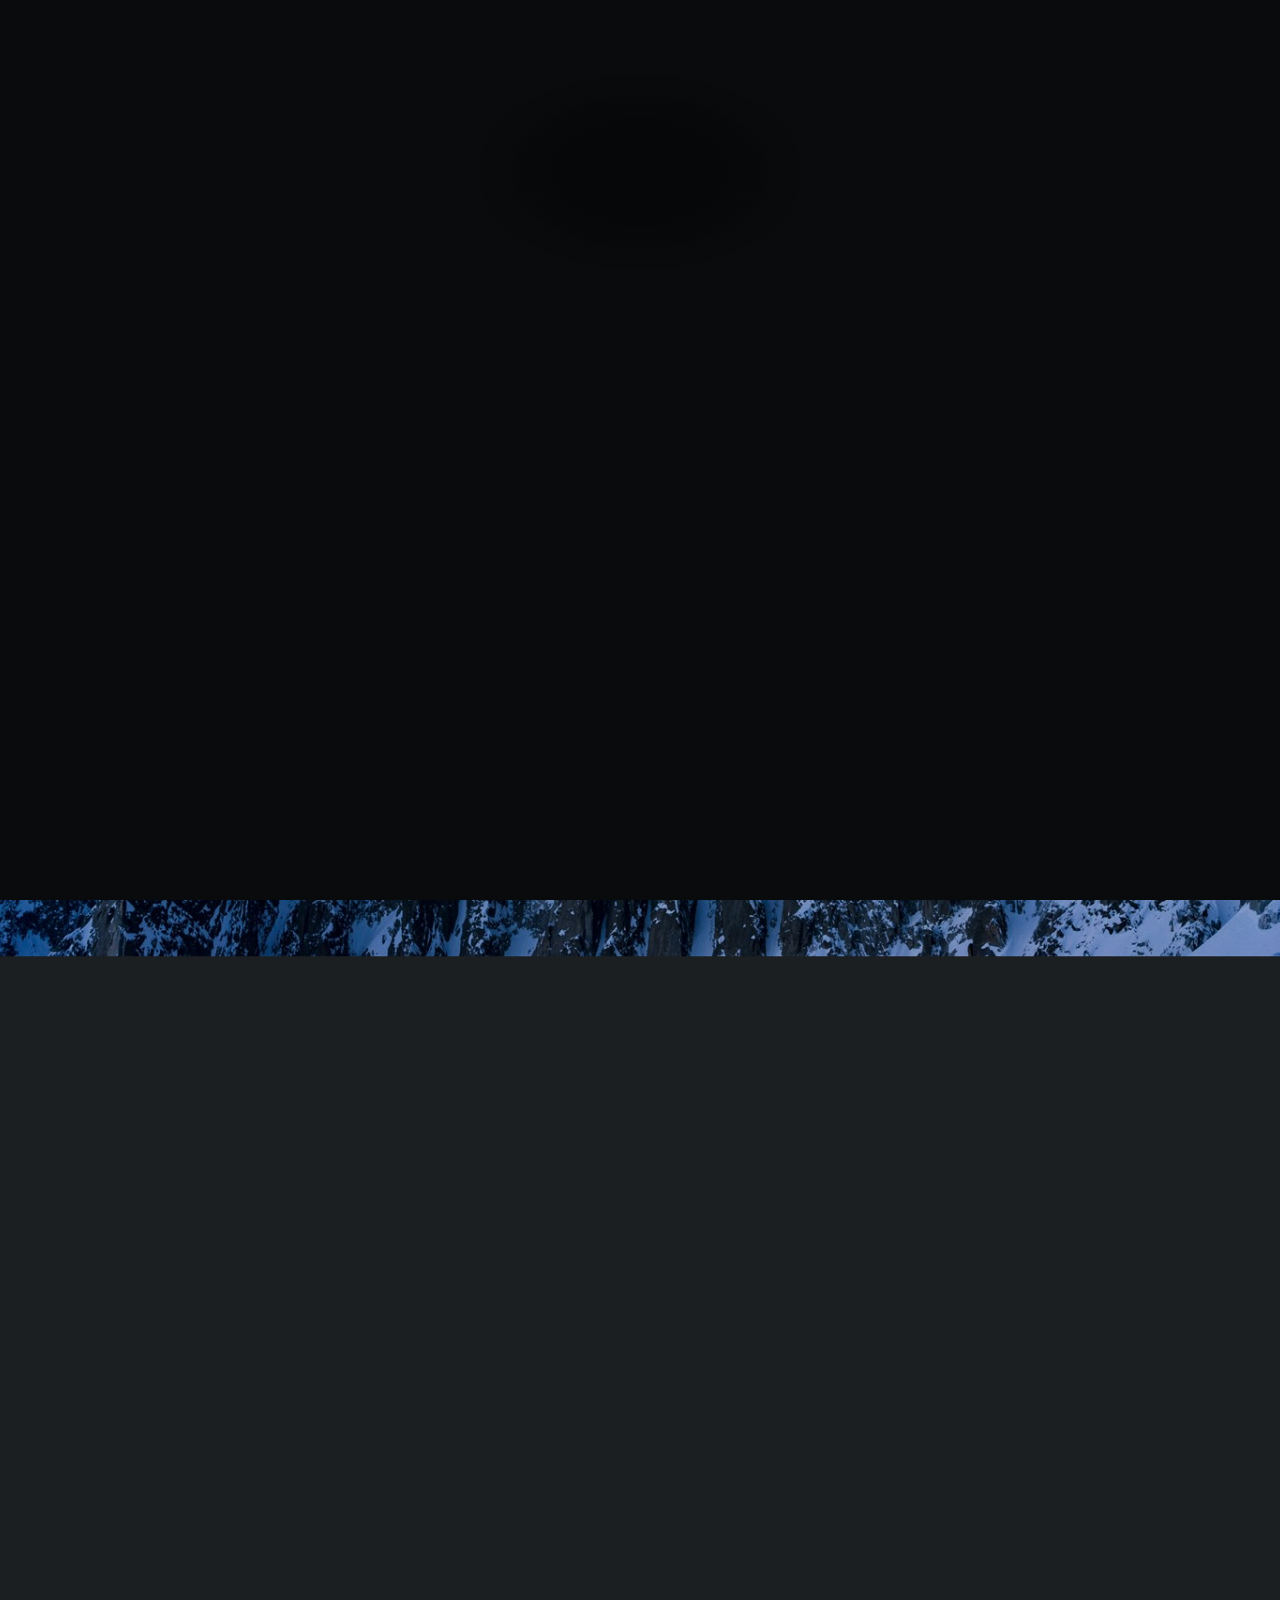
==== commit f6f92edf: "att projetos" ====
--- a/index.html
+++ b/index.html
@@ -5,114 +5,150 @@
 	Free for personal and commercial use under the CCA 3.0 license (html5up.net/license)
 -->
 <html>
-	<head>
-		<title>Raony Lino</title>
-		<meta charset="utf-8" />
-		<meta name="viewport" content="width=device-width, initial-scale=1, user-scalable=no" />
-		<link rel="stylesheet" href="assets/css/main.css" />
-		<noscript><link rel="stylesheet" href="assets/css/noscript.css" /></noscript>
-	</head>
-	<body class="is-preload">
-
-		<!-- Wrapper -->
-			<div id="wrapper">
-
-				<!-- Header -->
-					<header id="header">
-						<div class="logo">
-							<span class="fas fa-laptop-code fa-3x"></span>
-							
-						</div>
-						<div class="content">
-							<div class="inner">
-								<h1>Raony Lino</h1>
-								<p>Desenvolvedor Back End<br />
-								para mais informação acesse <a href="https://www.linkedin.com/in/raony-lino-7011a1237/">LinkedIn</a>.</p>
-							</div>
-						</div>
-						<nav>
-							<ul>
-								<li><a href="#intro">Intro</a></li>
-								<li><a href="#work">Projetos</a></li>
-								<li><a href="#contact">Contatos</a></li>
-								<!--<li><a href="#elements">Elements</a></li>   <a href="https://html5up.net">HTML5 UP</a>  -->
-							</ul>
-						</nav>
-					</header>
-
-				<!-- Main -->
-					<div id="main">
-
-						<!-- Intro -->
-							<article id="intro">
-								<h2 class="major">Quem sou eu</h2>
-								<span class="image main"><img src="images/pic01.jpg" alt="" /></span>
-								<p align="justify" >Me chamo Raony Lino de Oliveira, tenho 31 anos graduado em  Ciências da Computação na Pontifícia Universidade Católica de Minas Gerais em poços de caldas. Ademais, paralelamente a graduação estou me especializando em Flutter na plataforma Academia do Flutter e Alura. Pretendo atuar em desenvolvimento mobile, como Front end. Estou iniciando minha carreira na área de desenvolvimento e posso apresentar<a href="#work"> alguns dos meus Projetos</a>. Busco novas oportunidades para obter experiência na área.</p>
-								<p>Conhecendo um pouco sobre mim...</p>
-								<p align="justify" >Sou proativo, comunicativo, versátil e trabalho bem em equipe. Amo animais, tenho  um cachorro chamado <a href="#duke"> Marmaduke</a> de 8 anos, ele é todo brincalhão e atrapalhado, e não posso esquecer do meu gato o <a href="#bmo"> BMO, </a>ele tem  4 anos, porém é mais introvertido, é o tipo de animal que e mais na dele, combinação perfeita para um equilíbrio dentro de casa. Sempre relaxo ouvindo uma boa musica seja ela um Rock ‘n roll, eletrônica, folk ou até mesmo uma música eruditas como um Ludovico Einaudi, mas como sou de minas gerais, nada impede de às vezes ouvi aquele sertanejo ou até mesmo uma moda de viola, para descontrair; ou ligar o computador e se perde em um jogo com uma boa história; The Las of Us é um que eu super recomendo ou se preferir ação, tem God of war que é bom, muito bom, dentre outros. E na maioria dos finais de semana gosto de sentar na sala e colocar um bom filme ou serie com uma pipoca para encerrar o dia, isso é apenas uma pequena parte de mim. </p>
-							</article>
-							<article id="duke">
-								<h2 class="major">Marmaduke</h2>
-								<span class="image main"><img src="images/duke.jpeg" alt="" /></span>
-								<li><a href="#intro" class="button small">Voltar</a></li>
-							</article>
-							<article id="bmo">
-								<h2 class="major">BMO</h2>
-								<span class="image main"><img src="images/bmo.jpeg" alt="" /></span>
-								<li><a href="#intro" class="button small">Voltar</a></li>
-							</article>
-						<!-- Work -->
-							<article id="work">
-								<h2 class="major">Projetos</h2>
-								<span class="image main"><img src="images/pic02.png" alt="" /></span>
-								<h4>Aplicativos desenvolvidos: </h4>
-								<p>●	Lista de Tarefas - Flutter <a href="https://github.com/raonylino/Lista-de-tarefas"> Saiba mais.</a>
-								<br>●	ORM com NodeJS: API com Sequelize e MySQL.  <a href="https://github.com/raonylino/escola-ingles"> Saiba mais.</a>
-								<br>●	HRV4Life - Monitoramento Frequência Cardíaca - Cordova <a href="https://hrv4life.com/site/"> Saiba mais.</a></p>
-								<h4>Aplicativos Back end: </h4>
-								<p>● API para colecionador de figurinhas da copa. <a href="https://github.com/raonylino/backend-figurinha"> Saiba mais.</a>
-								<br>● API desenvolida para um Blog de internert. <a href="https://raonylino.github.io/"> Saiba mais.</a></p>	
-
-
-							</article>
-
-
-
-						<!-- Contact -->
-							<article id="contact">
-								<div class="align-center">
-								<h2 class="major">Contatos</h2>
-							
-								<ul class="icons">
-									<li><a href="https://www.facebook.com/Raonylino" class="icon brands fa-facebook-f"><span class="label">Facebook</span></a></li>
-									<li><a href="https://www.instagram.com/raonylino/" class="icon brands fa-instagram"><span class="label">Instagram</span></a></li>
-									<li><a href="https://wa.me/55035998626801?text=" class="icon brands fa-whatsapp"><span class="label">whatsapp</span></a></li>
-									<li><a href="https://github.com/raonylino" class="icon brands fa-github"><span class="label">GitHub</span></a></li>
-									
-								</ul>
-							</div>
-							</article>
-					
-						<!-- Elements -->
-							<article id="elements">
-								<h2 class="major">Elements</h2>
-
-								<section>
-									<h3 class="major">Text</h3>
-									<p>This is <b>bold</b> and this is <strong>strong</strong>. This is <i>italic</i> and this is <em>emphasized</em>.
-									This is <sup>superscript</sup> text and this is <sub>subscript</sub> text.
-									This is <u>underlined</u> and this is code: <code>for (;;) { ... }</code>. Finally, <a href="#">this is a link</a>.</p>
-									<hr />
-									<h2>Heading Level 2</h2>
-									<h3>Heading Level 3</h3>
-									<h4>Heading Level 4</h4>
-									<h5>Heading Level 5</h5>
-									<h6>Heading Level 6</h6>
-									<hr />
-									<h4>Blockquote</h4>
-									<blockquote>Fringilla nisl. Donec accumsan interdum nisi, quis tincidunt felis sagittis eget tempus euismod. Vestibulum ante ipsum primis in faucibus vestibulum. Blandit adipiscing eu felis iaculis volutpat ac adipiscing accumsan faucibus. Vestibulum ante ipsum primis in faucibus lorem ipsum dolor sit amet nullam adipiscing eu felis.</blockquote>
-									<h4>Preformatted</h4>
-									<pre><code>i = 0;
+
+<head>
+  <title>Raony Lino</title>
+  <meta charset="utf-8" />
+  <meta name="viewport" content="width=device-width, initial-scale=1, user-scalable=no" />
+  <link rel="stylesheet" href="assets/css/main.css" />
+  <noscript>
+    <link rel="stylesheet" href="assets/css/noscript.css" />
+  </noscript>
+</head>
+
+<body class="is-preload">
+
+  <!-- Wrapper -->
+  <div id="wrapper">
+
+    <!-- Header -->
+    <header id="header">
+      <div class="logo">
+        <span class="fas fa-laptop-code fa-3x"></span>
+
+      </div>
+      <div class="content">
+        <div class="inner">
+          <h1>Raony Lino</h1>
+          <p>Desenvolvedor Front End<br />
+            para mais informação acesse <a href="https://www.linkedin.com/in/raony-lino-7011a1237/">LinkedIn</a>.</p>
+        </div>
+      </div>
+      <nav>
+        <ul>
+          <li><a href="#intro">Intro</a></li>
+          <li><a href="#work">Projetos</a></li>
+          <li><a href="#contact">Contatos</a></li>
+          <!--<li><a href="#elements">Elements</a></li>   <a href="https://html5up.net">HTML5 UP</a>  -->
+        </ul>
+      </nav>
+    </header>
+
+    <!-- Main -->
+    <div id="main">
+
+      <!-- Intro -->
+      <article id="intro">
+        <h2 class="major">Quem sou eu</h2>
+        <span class="image main"><img src="images/pic01.jpg" alt="" /></span>
+        <p align="justify">Me chamo Raony Lino de Oliveira, tenho 31 anos graduado em Ciências da Computação na
+          Pontifícia Universidade Católica de Minas Gerais em poços de caldas. Ademais, paralelamente a graduação estou
+          me especializando em Flutter na plataforma Academia do Flutter e Alura. Pretendo atuar em desenvolvimento
+          mobile, como Front end. Estou iniciando minha carreira na área de desenvolvimento e posso apresentar<a
+            href="#work"> alguns dos meus Projetos</a>. Busco novas oportunidades para obter experiência na área.</p>
+        <p>Conhecendo um pouco sobre mim...</p>
+        <p align="justify">Sou proativo, comunicativo, versátil e trabalho bem em equipe. Amo animais, tenho um cachorro
+          chamado <a href="#duke"> Marmaduke</a> de 8 anos, ele é todo brincalhão e atrapalhado, e não posso esquecer do
+          meu gato o <a href="#bmo"> BMO, </a>ele tem 4 anos, porém é mais introvertido, é o tipo de animal que e mais
+          na dele, combinação perfeita para um equilíbrio dentro de casa. Sempre relaxo ouvindo uma boa musica seja ela
+          um Rock ‘n roll, eletrônica, folk ou até mesmo uma música eruditas como um Ludovico Einaudi, mas como sou de
+          minas gerais, nada impede de às vezes ouvi aquele sertanejo ou até mesmo uma moda de viola, para descontrair;
+          ou ligar o computador e se perde em um jogo com uma boa história; The Las of Us é um que eu super recomendo ou
+          se preferir ação, tem God of war que é bom, muito bom, dentre outros. E na maioria dos finais de semana gosto
+          de sentar na sala e colocar um bom filme ou serie com uma pipoca para encerrar o dia, isso é apenas uma
+          pequena parte de mim. </p>
+      </article>
+      <article id="duke">
+        <h2 class="major">Marmaduke</h2>
+        <span class="image main"><img src="images/duke.jpeg" alt="" /></span>
+        <li><a href="#intro" class="button small">Voltar</a></li>
+      </article>
+      <article id="bmo">
+        <h2 class="major">BMO</h2>
+        <span class="image main"><img src="images/bmo.jpeg" alt="" /></span>
+        <li><a href="#intro" class="button small">Voltar</a></li>
+      </article>
+      <!-- Work -->
+      <article id="work">
+        <h2 class="major">Projetos</h2>
+        <span class="image main"><img src="images/pic02.jpg" alt="" /></span>
+        <h4>Aplicativos desenvolvidos: </h4>
+        <p>● Cine Box - Flutter <a href="https://github.com/raonylino/CineBox_Flutter"> Saiba mais.</a>
+          <br>● Pronta Entrega - Flutter <a href="https://github.com/raonylino/pront"> Saiba mais.</a>
+          <br>● Prime Tech - Flutter <a href="https://github.com/raonylino/prime_tech"> Saiba mais.</a>
+          <br>● Leitura Diaria - Flutter <a href="https://github.com/raonylino/leituraDiaria"> Saiba mais.</a>
+          <br>● Lista de Tarefas - Flutter <a href="https://github.com/raonylino/Lista-de-tarefas"> Saiba mais.</a>
+          <br>● ORM com NodeJS: API com Sequelize e MySQL. <a href="https://github.com/raonylino/escola-ingles"> Saiba
+            mais.</a>
+          <br>● HRV4Life - Monitoramento Frequência Cardíaca - Cordova <a href="https://hrv4life.com/site/"> Saiba
+            mais.</a>
+        </p>
+        <h4>Aplicativos Back end: </h4>
+        <p>● API para colecionador de figurinhas da copa. <a href="https://github.com/raonylino/backend-figurinha">
+            Saiba mais.</a>
+          <br>● API desenvolida para um Blog de internert. <a href="https://raonylino.github.io/"> Saiba mais.</a>
+        </p>
+
+
+      </article>
+
+
+
+      <!-- Contact -->
+      <article id="contact">
+        <div class="align-center">
+          <h2 class="major">Contatos</h2>
+
+          <ul class="icons">
+            <li><a href="https://www.facebook.com/Raonylino" class="icon brands fa-facebook-f"><span
+                  class="label">Facebook</span></a></li>
+            <li><a href="https://www.instagram.com/raonylino/" class="icon brands fa-instagram"><span
+                  class="label">Instagram</span></a></li>
+            <li><a href="https://wa.me/55035998626801?text=" class="icon brands fa-whatsapp"><span
+                  class="label">whatsapp</span></a></li>
+            <li><a href="https://github.com/raonylino" class="icon brands fa-github"><span
+                  class="label">GitHub</span></a></li>
+
+          </ul>
+        </div>
+      </article>
+
+      <!-- Elements -->
+      <article id="elements">
+        <h2 class="major">Elements</h2>
+
+        <section>
+          <h3 class="major">Text</h3>
+          <p>This is <b>bold</b> and this is <strong>strong</strong>. This is <i>italic</i> and this is
+            <em>emphasized</em>.
+            This is <sup>superscript</sup> text and this is <sub>subscript</sub> text.
+            This is <u>underlined</u> and this is code: <code>for (;;) { ... }</code>. Finally, <a href="#">this is a
+              link</a>.
+          </p>
+          <hr />
+          <h2>Heading Level 2</h2>
+          <h3>Heading Level 3</h3>
+          <h4>Heading Level 4</h4>
+          <h5>Heading Level 5</h5>
+          <h6>Heading Level 6</h6>
+          <hr />
+          <h4>Blockquote</h4>
+          <blockquote>Fringilla nisl. Donec accumsan interdum nisi, quis tincidunt felis sagittis eget tempus euismod.
+            Vestibulum ante ipsum primis in faucibus vestibulum. Blandit adipiscing eu felis iaculis volutpat ac
+            adipiscing accumsan faucibus. Vestibulum ante ipsum primis in faucibus lorem ipsum dolor sit amet nullam
+            adipiscing eu felis.</blockquote>
+          <h4>Preformatted</h4>
+          <pre><code>i = 0;
 
 while (!deck.isInOrder()) {
     print 'Iteration ' + i;
@@ -121,237 +157,241 @@
 }
 
 print 'It took ' + i + ' iterations to sort the deck.';</code></pre>
-								</section>
-
-								<section>
-									<h3 class="major">Lists</h3>
-
-									<h4>Unordered</h4>
-									<ul>
-										<li>Dolor pulvinar etiam.</li>
-										<li>Sagittis adipiscing.</li>
-										<li>Felis enim feugiat.</li>
-									</ul>
-
-									<h4>Alternate</h4>
-									<ul class="alt">
-										<li>Dolor pulvinar etiam.</li>
-										<li>Sagittis adipiscing.</li>
-										<li>Felis enim feugiat.</li>
-									</ul>
-
-									<h4>Ordered</h4>
-									<ol>
-										<li>Dolor pulvinar etiam.</li>
-										<li>Etiam vel felis viverra.</li>
-										<li>Felis enim feugiat.</li>
-										<li>Dolor pulvinar etiam.</li>
-										<li>Etiam vel felis lorem.</li>
-										<li>Felis enim et feugiat.</li>
-									</ol>
-									<h4>Icons</h4>
-									<ul class="icons">
-										<li><a href="https://www.facebook.com/Raonylino" class="icon brands fa-facebook-f"><span class="label">Facebook</span></a></li>
-										<li><a href="https://www.instagram.com/raonylino/" class="icon brands fa-instagram"><span class="label">Instagram</span></a></li>
-										<li><a href="https://github.com/raonylino" class="icon brands fa-github"><span class="label">Github</span></a></li>
-									</ul>
-
-									<h4>Actions</h4>
-									<ul class="actions">
-										<li><a href="#" class="button primary">Default</a></li>
-										<li><a href="#" class="button">Default</a></li>
-									</ul>
-									<ul class="actions stacked">
-										<li><a href="#" class="button primary">Default</a></li>
-										<li><a href="#" class="button">Default</a></li>
-									</ul>
-								</section>
-
-								<section>
-									<h3 class="major">Table</h3>
-									<h4>Default</h4>
-									<div class="table-wrapper">
-										<table>
-											<thead>
-												<tr>
-													<th>Name</th>
-													<th>Description</th>
-													<th>Price</th>
-												</tr>
-											</thead>
-											<tbody>
-												<tr>
-													<td>Item One</td>
-													<td>Ante turpis integer aliquet porttitor.</td>
-													<td>29.99</td>
-												</tr>
-												<tr>
-													<td>Item Two</td>
-													<td>Vis ac commodo adipiscing arcu aliquet.</td>
-													<td>19.99</td>
-												</tr>
-												<tr>
-													<td>Item Three</td>
-													<td> Morbi faucibus arcu accumsan lorem.</td>
-													<td>29.99</td>
-												</tr>
-												<tr>
-													<td>Item Four</td>
-													<td>Vitae integer tempus condimentum.</td>
-													<td>19.99</td>
-												</tr>
-												<tr>
-													<td>Item Five</td>
-													<td>Ante turpis integer aliquet porttitor.</td>
-													<td>29.99</td>
-												</tr>
-											</tbody>
-											<tfoot>
-												<tr>
-													<td colspan="2"></td>
-													<td>100.00</td>
-												</tr>
-											</tfoot>
-										</table>
-									</div>
-
-									<h4>Alternate</h4>
-									<div class="table-wrapper">
-										<table class="alt">
-											<thead>
-												<tr>
-													<th>Name</th>
-													<th>Description</th>
-													<th>Price</th>
-												</tr>
-											</thead>
-											<tbody>
-												<tr>
-													<td>Item One</td>
-													<td>Ante turpis integer aliquet porttitor.</td>
-													<td>29.99</td>
-												</tr>
-												<tr>
-													<td>Item Two</td>
-													<td>Vis ac commodo adipiscing arcu aliquet.</td>
-													<td>19.99</td>
-												</tr>
-												<tr>
-													<td>Item Three</td>
-													<td> Morbi faucibus arcu accumsan lorem.</td>
-													<td>29.99</td>
-												</tr>
-												<tr>
-													<td>Item Four</td>
-													<td>Vitae integer tempus condimentum.</td>
-													<td>19.99</td>
-												</tr>
-												<tr>
-													<td>Item Five</td>
-													<td>Ante turpis integer aliquet porttitor.</td>
-													<td>29.99</td>
-												</tr>
-											</tbody>
-											<tfoot>
-												<tr>
-													<td colspan="2"></td>
-													<td>100.00</td>
-												</tr>
-											</tfoot>
-										</table>
-									</div>
-								</section>
-
-								<section>
-									<h3 class="major">Buttons</h3>
-									<ul class="actions">
-										<li><a href="#" class="button primary">Primary</a></li>
-										<li><a href="#" class="button">Default</a></li>
-									</ul>
-									<ul class="actions">
-										<li><a href="#" class="button">Default</a></li>
-										<li><a href="#" class="button small">Small</a></li>
-									</ul>
-									<ul class="actions">
-										<li><a href="#" class="button primary icon solid fa-download">Icon</a></li>
-										<li><a href="#" class="button icon solid fa-download">Icon</a></li>
-									</ul>
-									<ul class="actions">
-										<li><span class="button primary disabled">Disabled</span></li>
-										<li><span class="button disabled">Disabled</span></li>
-									</ul>
-								</section>
-
-								<section>
-									<h3 class="major">Form</h3>
-									<form method="post" action="#">
-										<div class="fields">
-											<div class="field half">
-												<label for="demo-name">Name</label>
-												<input type="text" name="demo-name" id="demo-name" value="" placeholder="Jane Doe" />
-											</div>
-											<div class="field half">
-												<label for="demo-email">Email</label>
-												<input type="email" name="demo-email" id="demo-email" value="" placeholder="jane@untitled.tld" />
-											</div>
-											<div class="field">
-												<label for="demo-category">Category</label>
-												<select name="demo-category" id="demo-category">
-													<option value="">-</option>
-													<option value="1">Manufacturing</option>
-													<option value="1">Shipping</option>
-													<option value="1">Administration</option>
-													<option value="1">Human Resources</option>
-												</select>
-											</div>
-											<div class="field half">
-												<input type="radio" id="demo-priority-low" name="demo-priority" checked>
-												<label for="demo-priority-low">Low</label>
-											</div>
-											<div class="field half">
-												<input type="radio" id="demo-priority-high" name="demo-priority">
-												<label for="demo-priority-high">High</label>
-											</div>
-											<div class="field half">
-												<input type="checkbox" id="demo-copy" name="demo-copy">
-												<label for="demo-copy">Email me a copy</label>
-											</div>
-											<div class="field half">
-												<input type="checkbox" id="demo-human" name="demo-human" checked>
-												<label for="demo-human">Not a robot</label>
-											</div>
-											<div class="field">
-												<label for="demo-message">Message</label>
-												<textarea name="demo-message" id="demo-message" placeholder="Enter your message" rows="6"></textarea>
-											</div>
-										</div>
-										<ul class="actions">
-											<li><input type="submit" value="Send Message" class="primary" /></li>
-											<li><input type="reset" value="Reset" /></li>
-										</ul>
-									</form>
-								</section>
-
-							</article>
-
-					</div>
-
-				<!-- Footer -->
-					<footer id="footer">
-						<p class="copyright">&copy; Muito Obrigado pela sua visita</a>.</p>
-					</footer>
-
-			</div>
-
-		<!-- BG -->
-			<div id="bg"></div>
-
-		<!-- Scripts -->
-			<script src="assets/js/jquery.min.js"></script>
-			<script src="assets/js/browser.min.js"></script>
-			<script src="assets/js/breakpoints.min.js"></script>
-			<script src="assets/js/util.js"></script>
-			<script src="assets/js/main.js"></script>
-
-	</body>
+        </section>
+
+        <section>
+          <h3 class="major">Lists</h3>
+
+          <h4>Unordered</h4>
+          <ul>
+            <li>Dolor pulvinar etiam.</li>
+            <li>Sagittis adipiscing.</li>
+            <li>Felis enim feugiat.</li>
+          </ul>
+
+          <h4>Alternate</h4>
+          <ul class="alt">
+            <li>Dolor pulvinar etiam.</li>
+            <li>Sagittis adipiscing.</li>
+            <li>Felis enim feugiat.</li>
+          </ul>
+
+          <h4>Ordered</h4>
+          <ol>
+            <li>Dolor pulvinar etiam.</li>
+            <li>Etiam vel felis viverra.</li>
+            <li>Felis enim feugiat.</li>
+            <li>Dolor pulvinar etiam.</li>
+            <li>Etiam vel felis lorem.</li>
+            <li>Felis enim et feugiat.</li>
+          </ol>
+          <h4>Icons</h4>
+          <ul class="icons">
+            <li><a href="https://www.facebook.com/Raonylino" class="icon brands fa-facebook-f"><span
+                  class="label">Facebook</span></a></li>
+            <li><a href="https://www.instagram.com/raonylino/" class="icon brands fa-instagram"><span
+                  class="label">Instagram</span></a></li>
+            <li><a href="https://github.com/raonylino" class="icon brands fa-github"><span
+                  class="label">Github</span></a></li>
+          </ul>
+
+          <h4>Actions</h4>
+          <ul class="actions">
+            <li><a href="#" class="button primary">Default</a></li>
+            <li><a href="#" class="button">Default</a></li>
+          </ul>
+          <ul class="actions stacked">
+            <li><a href="#" class="button primary">Default</a></li>
+            <li><a href="#" class="button">Default</a></li>
+          </ul>
+        </section>
+
+        <section>
+          <h3 class="major">Table</h3>
+          <h4>Default</h4>
+          <div class="table-wrapper">
+            <table>
+              <thead>
+                <tr>
+                  <th>Name</th>
+                  <th>Description</th>
+                  <th>Price</th>
+                </tr>
+              </thead>
+              <tbody>
+                <tr>
+                  <td>Item One</td>
+                  <td>Ante turpis integer aliquet porttitor.</td>
+                  <td>29.99</td>
+                </tr>
+                <tr>
+                  <td>Item Two</td>
+                  <td>Vis ac commodo adipiscing arcu aliquet.</td>
+                  <td>19.99</td>
+                </tr>
+                <tr>
+                  <td>Item Three</td>
+                  <td> Morbi faucibus arcu accumsan lorem.</td>
+                  <td>29.99</td>
+                </tr>
+                <tr>
+                  <td>Item Four</td>
+                  <td>Vitae integer tempus condimentum.</td>
+                  <td>19.99</td>
+                </tr>
+                <tr>
+                  <td>Item Five</td>
+                  <td>Ante turpis integer aliquet porttitor.</td>
+                  <td>29.99</td>
+                </tr>
+              </tbody>
+              <tfoot>
+                <tr>
+                  <td colspan="2"></td>
+                  <td>100.00</td>
+                </tr>
+              </tfoot>
+            </table>
+          </div>
+
+          <h4>Alternate</h4>
+          <div class="table-wrapper">
+            <table class="alt">
+              <thead>
+                <tr>
+                  <th>Name</th>
+                  <th>Description</th>
+                  <th>Price</th>
+                </tr>
+              </thead>
+              <tbody>
+                <tr>
+                  <td>Item One</td>
+                  <td>Ante turpis integer aliquet porttitor.</td>
+                  <td>29.99</td>
+                </tr>
+                <tr>
+                  <td>Item Two</td>
+                  <td>Vis ac commodo adipiscing arcu aliquet.</td>
+                  <td>19.99</td>
+                </tr>
+                <tr>
+                  <td>Item Three</td>
+                  <td> Morbi faucibus arcu accumsan lorem.</td>
+                  <td>29.99</td>
+                </tr>
+                <tr>
+                  <td>Item Four</td>
+                  <td>Vitae integer tempus condimentum.</td>
+                  <td>19.99</td>
+                </tr>
+                <tr>
+                  <td>Item Five</td>
+                  <td>Ante turpis integer aliquet porttitor.</td>
+                  <td>29.99</td>
+                </tr>
+              </tbody>
+              <tfoot>
+                <tr>
+                  <td colspan="2"></td>
+                  <td>100.00</td>
+                </tr>
+              </tfoot>
+            </table>
+          </div>
+        </section>
+
+        <section>
+          <h3 class="major">Buttons</h3>
+          <ul class="actions">
+            <li><a href="#" class="button primary">Primary</a></li>
+            <li><a href="#" class="button">Default</a></li>
+          </ul>
+          <ul class="actions">
+            <li><a href="#" class="button">Default</a></li>
+            <li><a href="#" class="button small">Small</a></li>
+          </ul>
+          <ul class="actions">
+            <li><a href="#" class="button primary icon solid fa-download">Icon</a></li>
+            <li><a href="#" class="button icon solid fa-download">Icon</a></li>
+          </ul>
+          <ul class="actions">
+            <li><span class="button primary disabled">Disabled</span></li>
+            <li><span class="button disabled">Disabled</span></li>
+          </ul>
+        </section>
+
+        <section>
+          <h3 class="major">Form</h3>
+          <form method="post" action="#">
+            <div class="fields">
+              <div class="field half">
+                <label for="demo-name">Name</label>
+                <input type="text" name="demo-name" id="demo-name" value="" placeholder="Jane Doe" />
+              </div>
+              <div class="field half">
+                <label for="demo-email">Email</label>
+                <input type="email" name="demo-email" id="demo-email" value="" placeholder="jane@untitled.tld" />
+              </div>
+              <div class="field">
+                <label for="demo-category">Category</label>
+                <select name="demo-category" id="demo-category">
+                  <option value="">-</option>
+                  <option value="1">Manufacturing</option>
+                  <option value="1">Shipping</option>
+                  <option value="1">Administration</option>
+                  <option value="1">Human Resources</option>
+                </select>
+              </div>
+              <div class="field half">
+                <input type="radio" id="demo-priority-low" name="demo-priority" checked>
+                <label for="demo-priority-low">Low</label>
+              </div>
+              <div class="field half">
+                <input type="radio" id="demo-priority-high" name="demo-priority">
+                <label for="demo-priority-high">High</label>
+              </div>
+              <div class="field half">
+                <input type="checkbox" id="demo-copy" name="demo-copy">
+                <label for="demo-copy">Email me a copy</label>
+              </div>
+              <div class="field half">
+                <input type="checkbox" id="demo-human" name="demo-human" checked>
+                <label for="demo-human">Not a robot</label>
+              </div>
+              <div class="field">
+                <label for="demo-message">Message</label>
+                <textarea name="demo-message" id="demo-message" placeholder="Enter your message" rows="6"></textarea>
+              </div>
+            </div>
+            <ul class="actions">
+              <li><input type="submit" value="Send Message" class="primary" /></li>
+              <li><input type="reset" value="Reset" /></li>
+            </ul>
+          </form>
+        </section>
+
+      </article>
+
+    </div>
+
+    <!-- Footer -->
+    <footer id="footer">
+      <p class="copyright">&copy; Muito Obrigado pela sua visita</a>.</p>
+    </footer>
+
+  </div>
+
+  <!-- BG -->
+  <div id="bg"></div>
+
+  <!-- Scripts -->
+  <script src="assets/js/jquery.min.js"></script>
+  <script src="assets/js/browser.min.js"></script>
+  <script src="assets/js/breakpoints.min.js"></script>
+  <script src="assets/js/util.js"></script>
+  <script src="assets/js/main.js"></script>
+
+</body>
+
 </html>
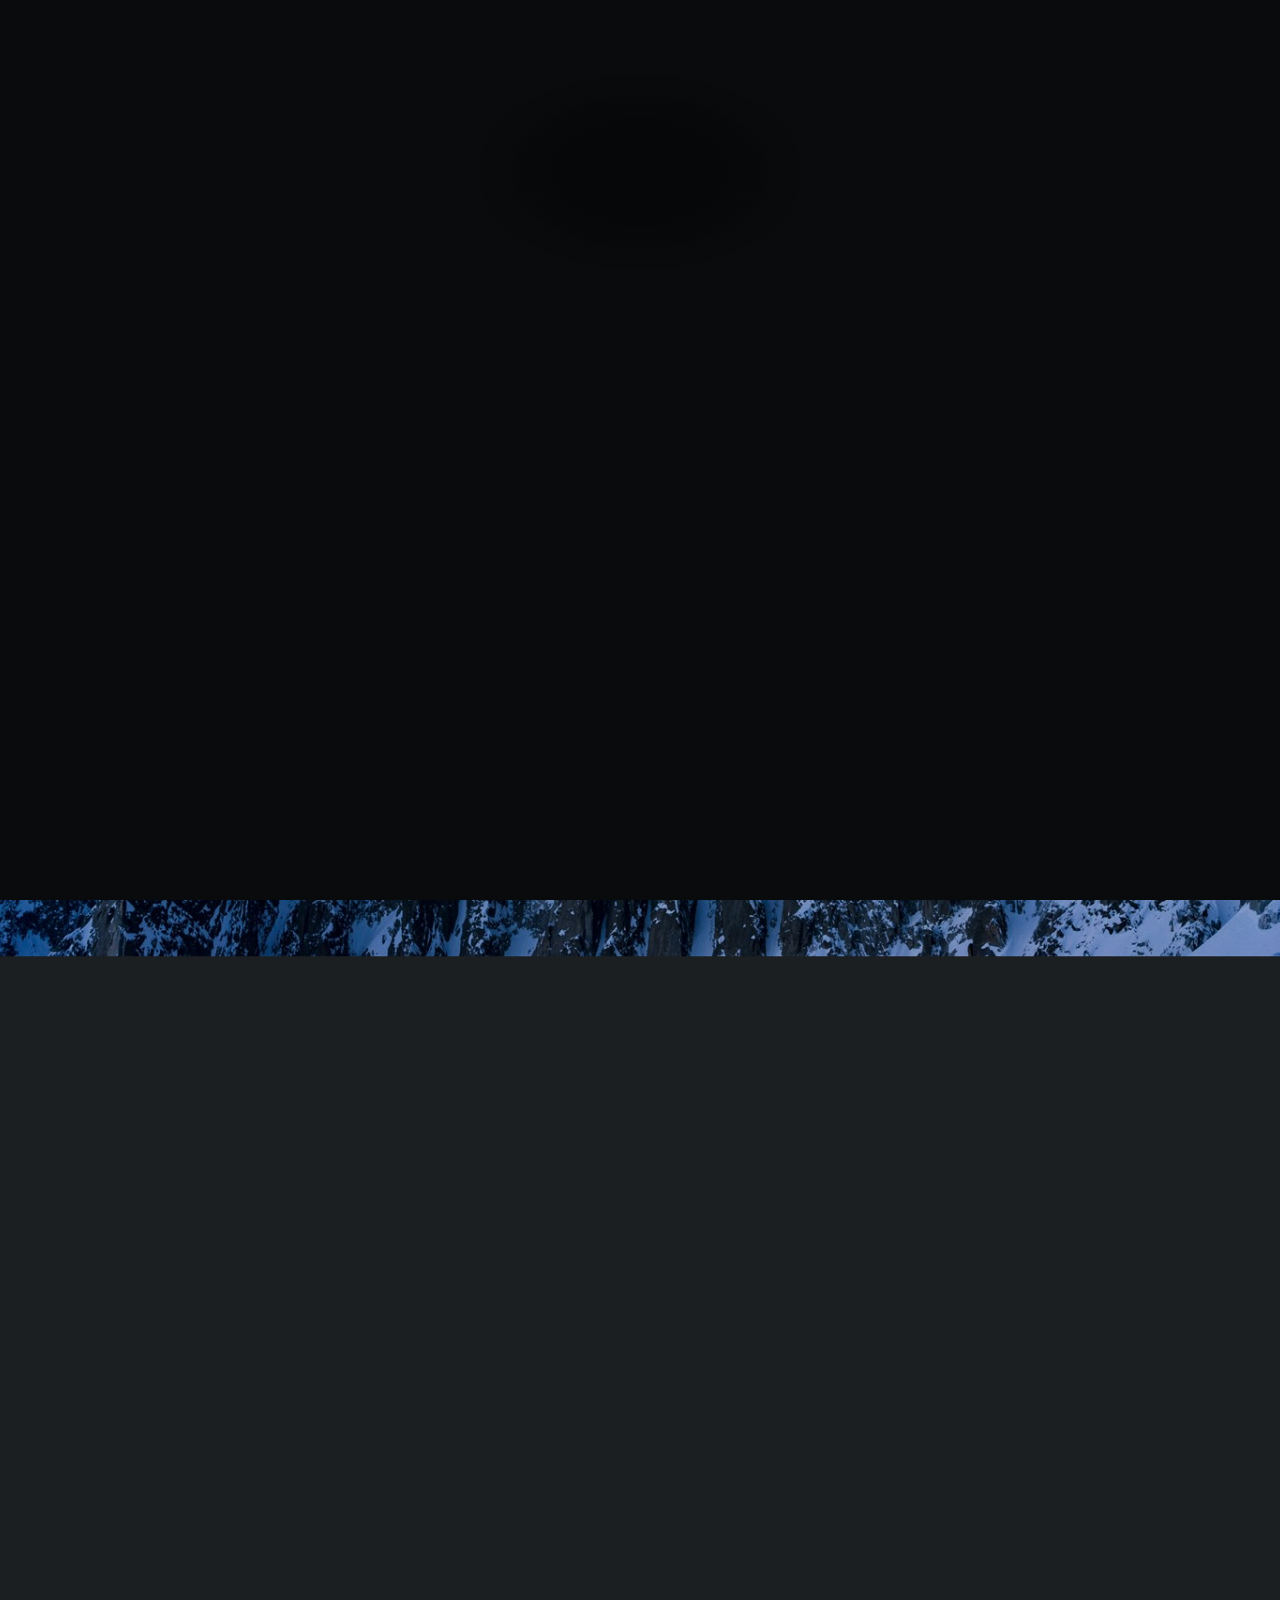
==== commit 585ed1d9: "att bio" ====
--- a/index.html
+++ b/index.html
@@ -51,22 +51,24 @@
       <article id="intro">
         <h2 class="major">Quem sou eu</h2>
         <span class="image main"><img src="images/pic01.jpg" alt="" /></span>
-        <p align="justify">Me chamo Raony Lino de Oliveira, tenho 31 anos graduado em Ciências da Computação na
-          Pontifícia Universidade Católica de Minas Gerais em poços de caldas. Ademais, paralelamente a graduação estou
-          me especializando em Flutter na plataforma Academia do Flutter e Alura. Pretendo atuar em desenvolvimento
-          mobile, como Front end. Estou iniciando minha carreira na área de desenvolvimento e posso apresentar<a
-            href="#work"> alguns dos meus Projetos</a>. Busco novas oportunidades para obter experiência na área.</p>
-        <p>Conhecendo um pouco sobre mim...</p>
-        <p align="justify">Sou proativo, comunicativo, versátil e trabalho bem em equipe. Amo animais, tenho um cachorro
-          chamado <a href="#duke"> Marmaduke</a> de 8 anos, ele é todo brincalhão e atrapalhado, e não posso esquecer do
-          meu gato o <a href="#bmo"> BMO, </a>ele tem 4 anos, porém é mais introvertido, é o tipo de animal que e mais
-          na dele, combinação perfeita para um equilíbrio dentro de casa. Sempre relaxo ouvindo uma boa musica seja ela
-          um Rock ‘n roll, eletrônica, folk ou até mesmo uma música eruditas como um Ludovico Einaudi, mas como sou de
-          minas gerais, nada impede de às vezes ouvi aquele sertanejo ou até mesmo uma moda de viola, para descontrair;
-          ou ligar o computador e se perde em um jogo com uma boa história; The Las of Us é um que eu super recomendo ou
-          se preferir ação, tem God of war que é bom, muito bom, dentre outros. E na maioria dos finais de semana gosto
-          de sentar na sala e colocar um bom filme ou serie com uma pipoca para encerrar o dia, isso é apenas uma
-          pequena parte de mim. </p>
+        <p align="justify">Me chamo Raony Lino de Oliveira, sou graduado em Ciência da Computação pela
+          Pontifícia Universidade Católica de Minas Gerais (PUC Minas).
+          Atuo como desenvolvedor com foco em Mobile utilizando Flutter, desenvolvendo aplicações multiplataforma para
+          Android e iOS, aplicando boas práticas de arquitetura, organização de código e escalabilidade.</p>
+        <p align="justify">Ao longo da minha trajetória, venho me especializando continuamente por meio de formações
+          como Academia do Flutter e Alura,
+          consolidando conhecimentos em gerenciamento de estado (Cubit/Bloc), Clean Architecture, consumo de APIs REST,
+          integração com Firebase, persistência local com SQLite, controle de versionamento com Git e boas práticas de
+          versionamento e release. </p>
+        <p align="justify">Tenho experiência na construção de aplicações com foco em performance, manutenibilidade e
+          experiência do usuário, participando desde a definição técnica até a entrega e evolução das soluções. Busco
+          sempre escrever código limpo, testável e sustentável, contribuindo não apenas com implementação, mas também
+          com melhorias técnicas e organização do projeto.</p>
+        <p align="justify">Meu objetivo é continuar evoluindo como desenvolvedor Mobile, assumindo desafios mais
+          complexos, contribuindo estrategicamente com o time e agregando valor real aos produtos em que atuo.</p>
+        <p align="justify">Em termos pessoais, sou proativo, comunicativo e colaborativo, valorizo trabalho em equipe e
+          aprendizado contínuo. Gosto de tecnologia, música e jogos, e acredito que criatividade e equilíbrio fora do
+          ambiente profissional também contribuem para melhores soluções dentro dele.</p>
       </article>
       <article id="duke">
         <h2 class="major">Marmaduke</h2>
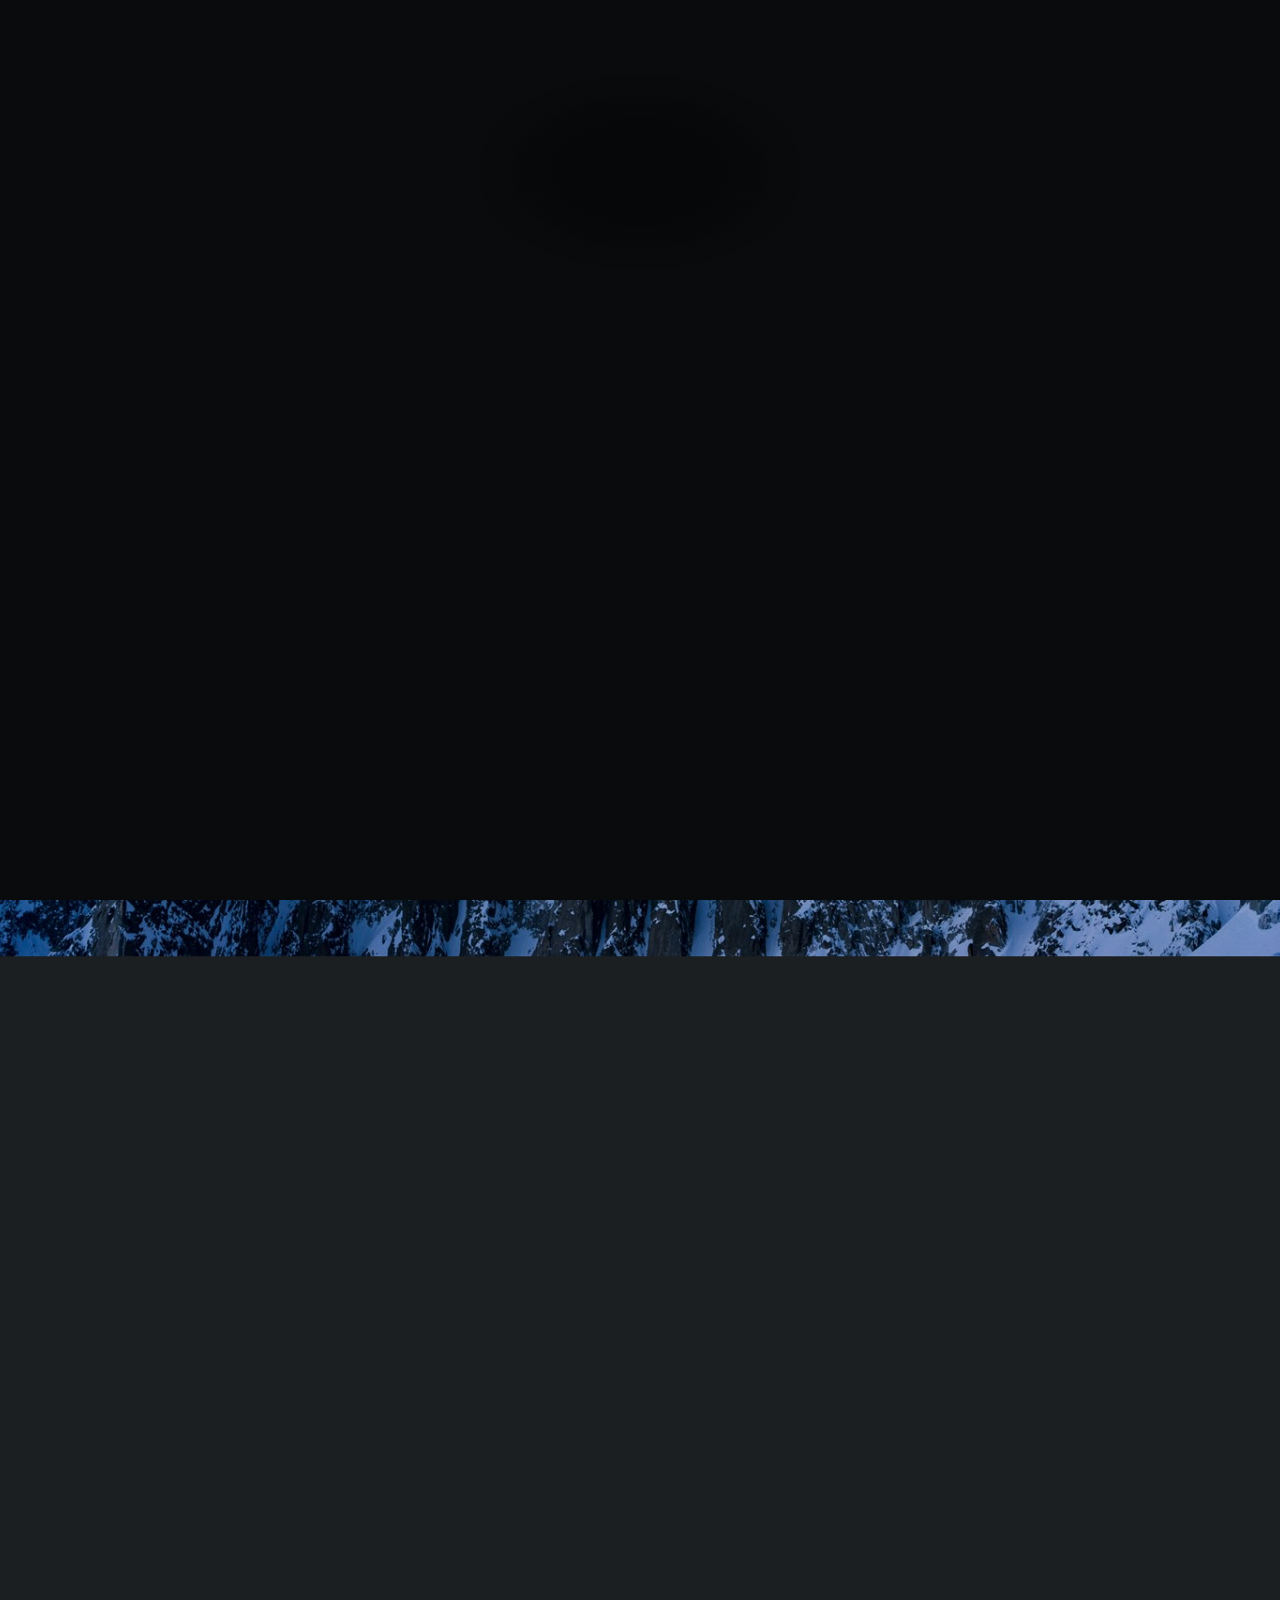
==== commit 256fdc26: "add metroSP nos projetos" ====
--- a/index.html
+++ b/index.html
@@ -90,15 +90,24 @@
           <br>● Prime Tech - Flutter <a href="https://github.com/raonylino/prime_tech"> Saiba mais.</a>
           <br>● Leitura Diaria - Flutter <a href="https://github.com/raonylino/leituraDiaria"> Saiba mais.</a>
           <br>● Lista de Tarefas - Flutter <a href="https://github.com/raonylino/Lista-de-tarefas"> Saiba mais.</a>
-          <br>● ORM com NodeJS: API com Sequelize e MySQL. <a href="https://github.com/raonylino/escola-ingles"> Saiba
+          <br>● HRV4Life - Monitoramento Frequência Cardíaca - Cordova <a href="https://hrv4life.com/site/"> Saiba
             mais.</a>
-          <br>● HRV4Life - Monitoramento Frequência Cardíaca - Cordova <a href="https://hrv4life.com/site/"> Saiba
+          <br>● Fortnite Shop - Flutter App - Aplicativo Flutter completo usando arquitetura MVVM com Cubit para
+          consumir a API REST do ShopFortnite. O app possui autenticação JWT e todas as funcionalidades da loja.<a
+            href="https://github.com/raonylino/shopFortnite_App"> Saiba
+            mais.</a>
+          <br>● MetroSP - Aplicativo de Rastreamento de Metrô - Flutter <a href="https://github.com/raonylino/metroSP">
+            Saiba
             mais.</a>
         </p>
         <h4>Aplicativos Back end: </h4>
         <p>● API para colecionador de figurinhas da copa. <a href="https://github.com/raonylino/backend-figurinha">
             Saiba mais.</a>
           <br>● API desenvolida para um Blog de internert. <a href="https://raonylino.github.io/"> Saiba mais.</a>
+          <br>● ORM com NodeJS: API com Sequelize e MySQL. <a href="https://github.com/raonylino/escola-ingles"> Saiba
+            mais.</a>
+          <br>● AAPI para gerenciamento de cosméticos do Fortnite com arquitetura Clean Architecture + DDD.<a
+            href="https://github.com/raonylino/shopFortnite-backEnd"> Saiba mais.</a>
         </p>
 
 
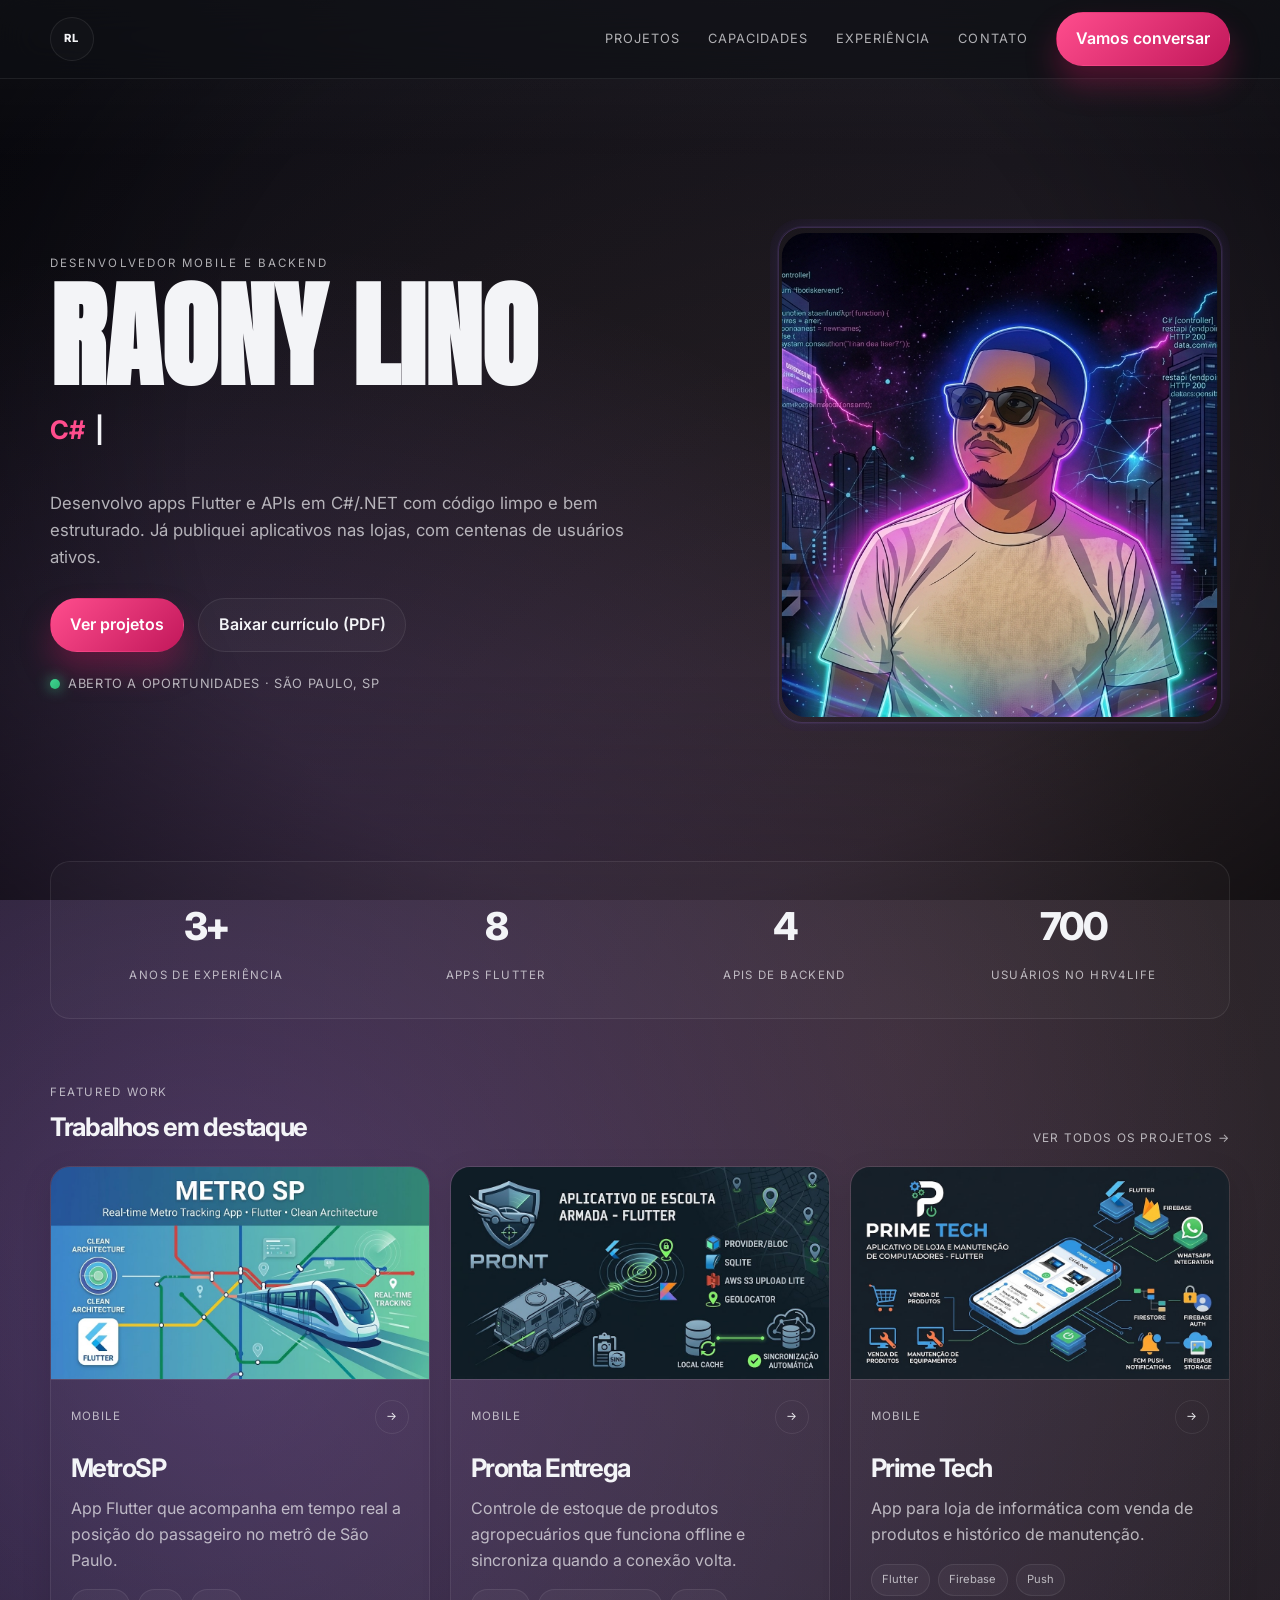
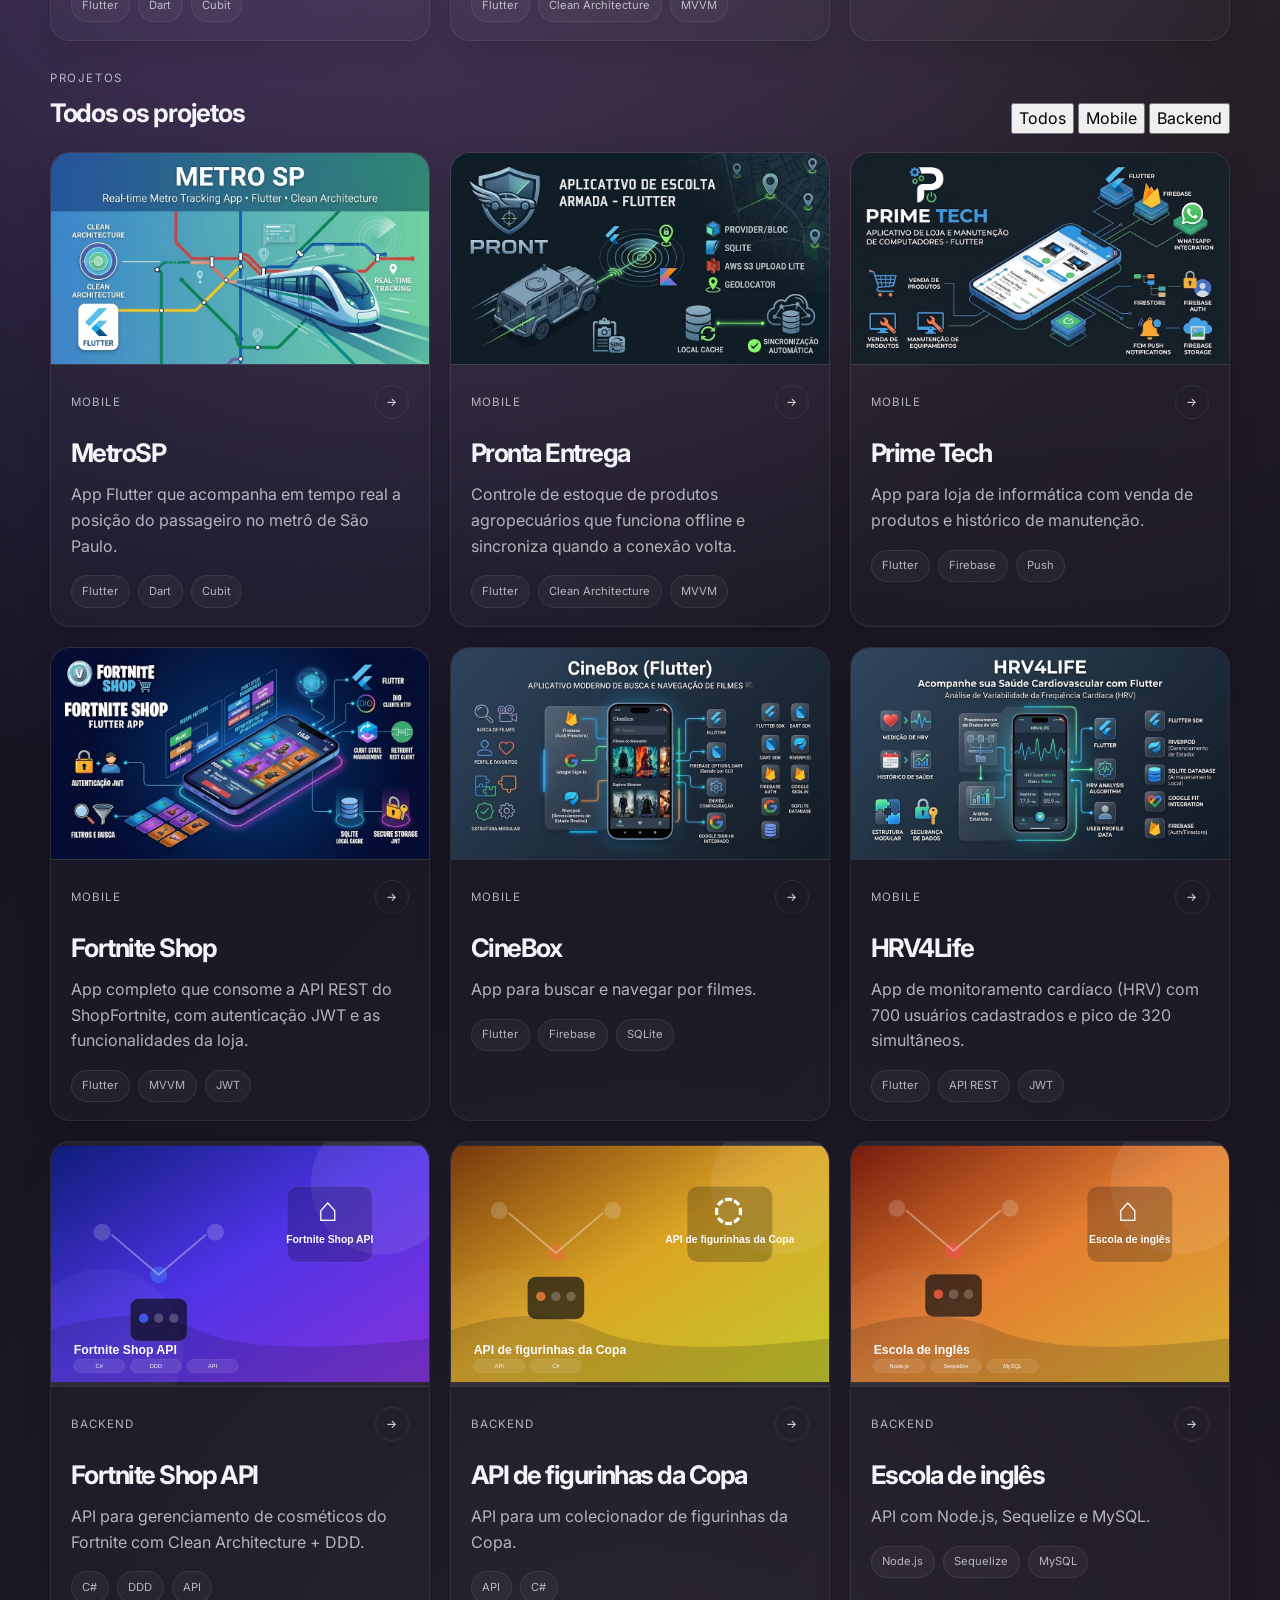
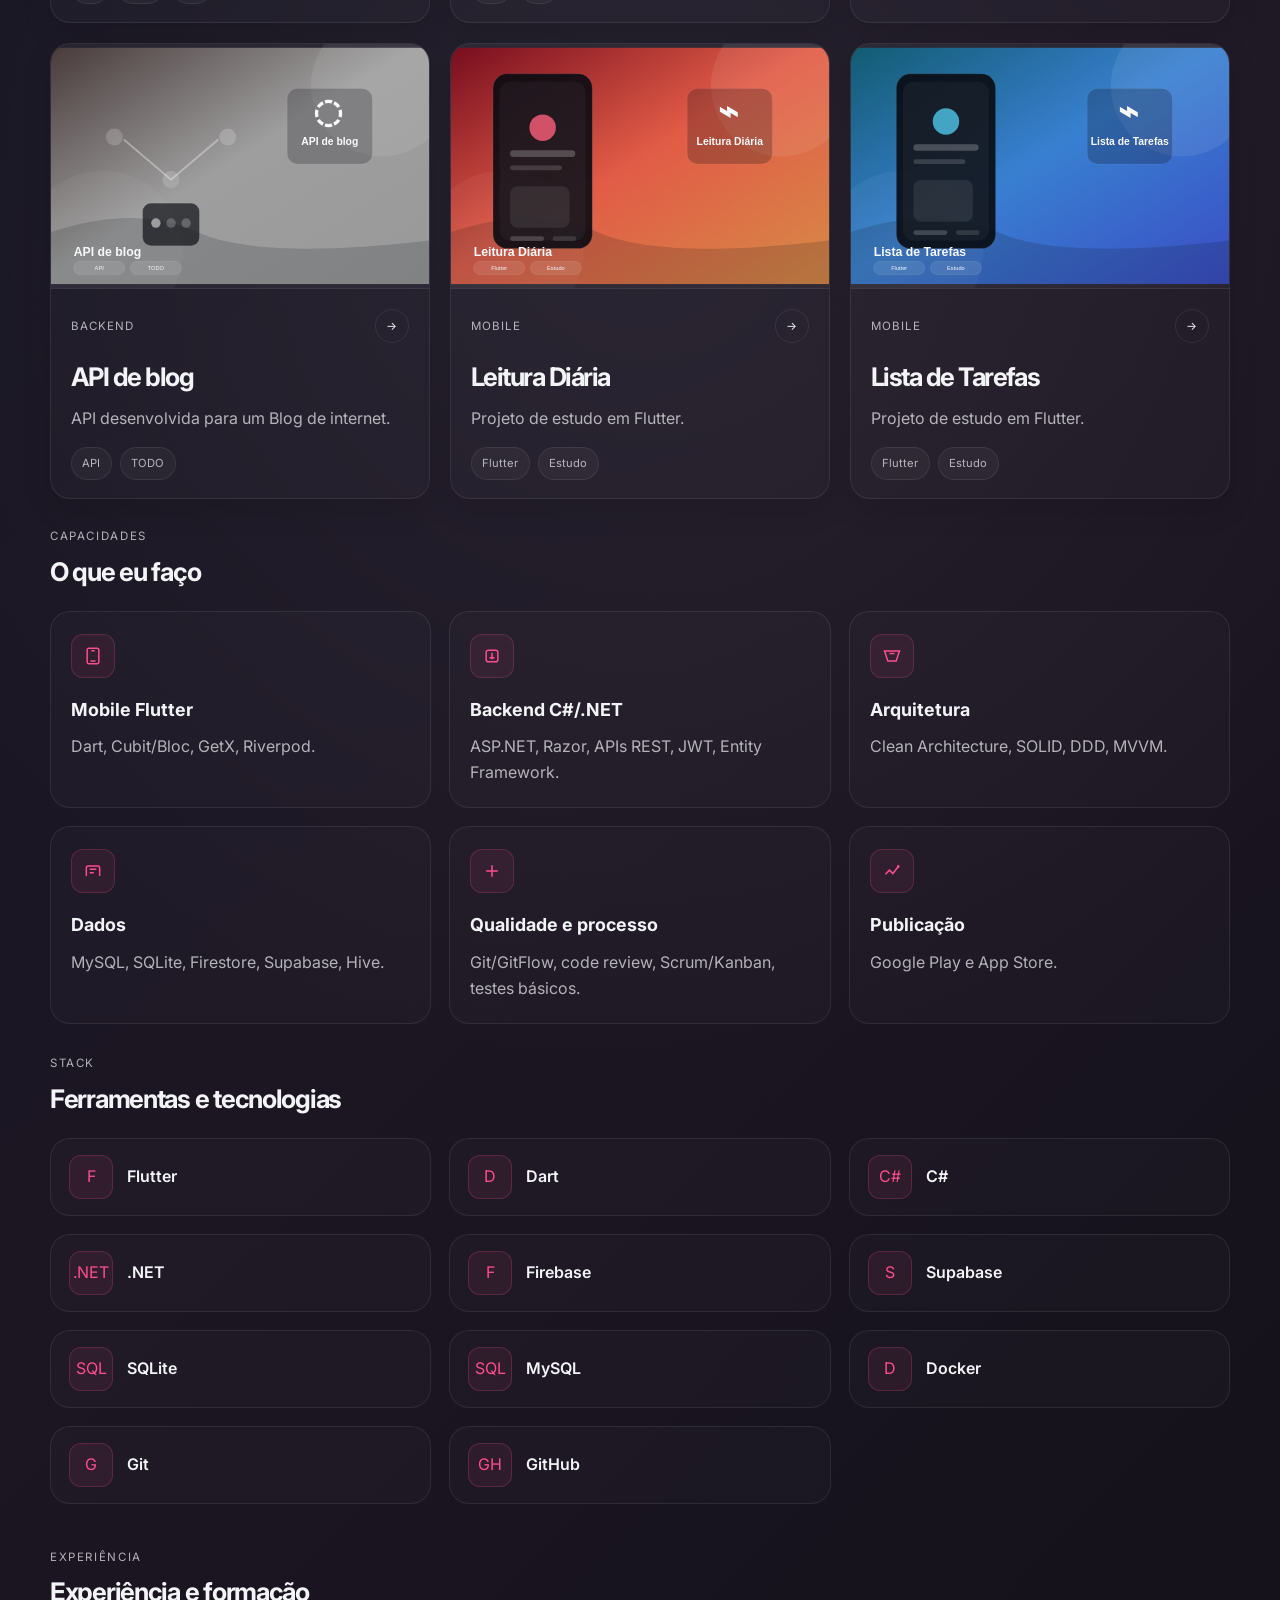
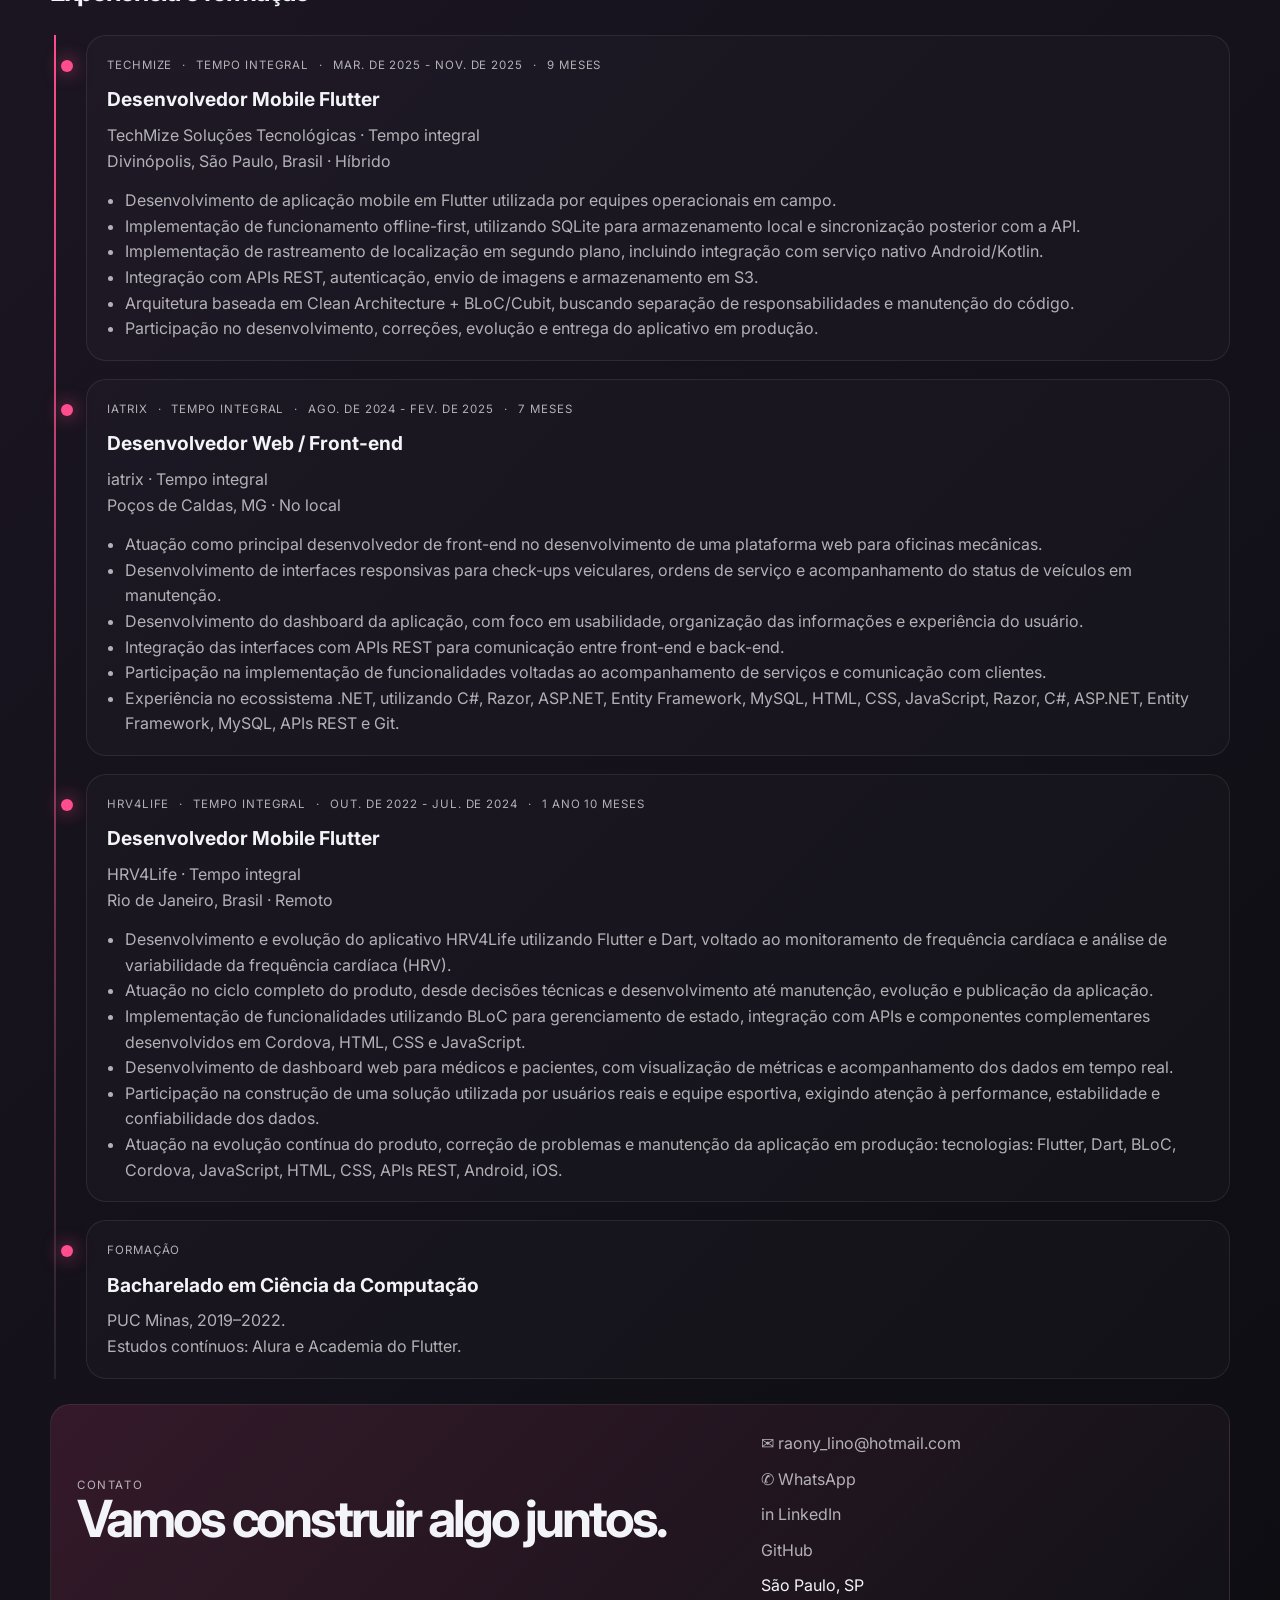
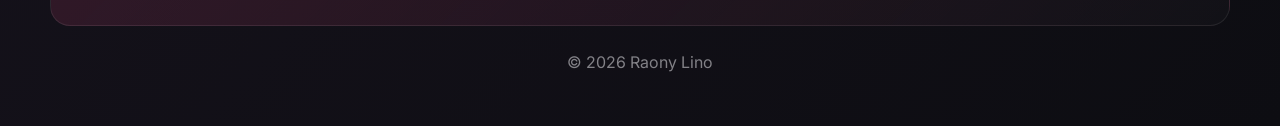
==== commit 43c53694: "alteracao no portifolio versao atualizada" ====
--- a/index.html
+++ b/index.html
@@ -1,408 +1,360 @@
-<!DOCTYPE HTML>
-<!--
-	Dimension by HTML5 UP
-	html5up.net | @ajlkn
-	Free for personal and commercial use under the CCA 3.0 license (html5up.net/license)
--->
-<html>
+<!DOCTYPE html>
+<html lang="pt-BR">
 
 <head>
-  <title>Raony Lino</title>
-  <meta charset="utf-8" />
-  <meta name="viewport" content="width=device-width, initial-scale=1, user-scalable=no" />
-  <link rel="stylesheet" href="assets/css/main.css" />
-  <noscript>
-    <link rel="stylesheet" href="assets/css/noscript.css" />
-  </noscript>
+  <meta charset="UTF-8" />
+  <meta name="viewport" content="width=device-width, initial-scale=1.0" />
+  <meta name="description" content="Portfólio de Raony Lino, desenvolvedor Mobile (Flutter) e C#/.NET em São Paulo." />
+  <meta property="og:title" content="Raony Lino | Desenvolvedor Mobile Flutter e C#/.NET" />
+  <meta property="og:description"
+    content="Portfólio de Raony Lino, desenvolvedor Mobile (Flutter) e C#/.NET em São Paulo." />
+  <meta property="og:image" content="assets/img/og.png" />
+  <meta name="theme-color" content="#0d0f14" />
+  <title>Raony Lino | Desenvolvedor Mobile Flutter e C#/.NET</title>
+  <link rel="preconnect" href="https://fonts.googleapis.com" />
+  <link rel="preconnect" href="https://fonts.gstatic.com" crossorigin />
+  <link href="https://fonts.googleapis.com/css2?family=Anton&family=Inter:wght@400;500;600;700;800;900&display=swap"
+    rel="stylesheet" />
+  <link rel="stylesheet" href="assets/css/style.css?v=20261013-2" />
 </head>
 
-<body class="is-preload">
-
-  <!-- Wrapper -->
-  <div id="wrapper">
-
-    <!-- Header -->
-    <header id="header">
-      <div class="logo">
-        <span class="fas fa-laptop-code fa-3x"></span>
-
-      </div>
-      <div class="content">
-        <div class="inner">
-          <h1>Raony Lino</h1>
-          <p>Desenvolvedor Front End<br />
-            para mais informação acesse <a href="https://www.linkedin.com/in/raony-lino-7011a1237/">LinkedIn</a>.</p>
-        </div>
-      </div>
-      <nav>
-        <ul>
-          <li><a href="#intro">Intro</a></li>
-          <li><a href="#work">Projetos</a></li>
-          <li><a href="#contact">Contatos</a></li>
-          <!--<li><a href="#elements">Elements</a></li>   <a href="https://html5up.net">HTML5 UP</a>  -->
-        </ul>
-      </nav>
-    </header>
-
-    <!-- Main -->
-    <div id="main">
-
-      <!-- Intro -->
-      <article id="intro">
-        <h2 class="major">Quem sou eu</h2>
-        <span class="image main"><img src="images/pic01.jpg" alt="" /></span>
-        <p align="justify">Me chamo Raony Lino de Oliveira, sou graduado em Ciência da Computação pela
-          Pontifícia Universidade Católica de Minas Gerais (PUC Minas).
-          Atuo como desenvolvedor com foco em Mobile utilizando Flutter, desenvolvendo aplicações multiplataforma para
-          Android e iOS, aplicando boas práticas de arquitetura, organização de código e escalabilidade.</p>
-        <p align="justify">Ao longo da minha trajetória, venho me especializando continuamente por meio de formações
-          como Academia do Flutter e Alura,
-          consolidando conhecimentos em gerenciamento de estado (Cubit/Bloc), Clean Architecture, consumo de APIs REST,
-          integração com Firebase, persistência local com SQLite, controle de versionamento com Git e boas práticas de
-          versionamento e release. </p>
-        <p align="justify">Tenho experiência na construção de aplicações com foco em performance, manutenibilidade e
-          experiência do usuário, participando desde a definição técnica até a entrega e evolução das soluções. Busco
-          sempre escrever código limpo, testável e sustentável, contribuindo não apenas com implementação, mas também
-          com melhorias técnicas e organização do projeto.</p>
-        <p align="justify">Meu objetivo é continuar evoluindo como desenvolvedor Mobile, assumindo desafios mais
-          complexos, contribuindo estrategicamente com o time e agregando valor real aos produtos em que atuo.</p>
-        <p align="justify">Em termos pessoais, sou proativo, comunicativo e colaborativo, valorizo trabalho em equipe e
-          aprendizado contínuo. Gosto de tecnologia, música e jogos, e acredito que criatividade e equilíbrio fora do
-          ambiente profissional também contribuem para melhores soluções dentro dele.</p>
-      </article>
-      <article id="duke">
-        <h2 class="major">Marmaduke</h2>
-        <span class="image main"><img src="images/duke.jpeg" alt="" /></span>
-        <li><a href="#intro" class="button small">Voltar</a></li>
-      </article>
-      <article id="bmo">
-        <h2 class="major">BMO</h2>
-        <span class="image main"><img src="images/bmo.jpeg" alt="" /></span>
-        <li><a href="#intro" class="button small">Voltar</a></li>
-      </article>
-      <!-- Work -->
-      <article id="work">
-        <h2 class="major">Projetos</h2>
-        <span class="image main"><img src="images/pic02.jpg" alt="" /></span>
-        <h4>Aplicativos desenvolvidos: </h4>
-        <p>● Cine Box - Flutter <a href="https://github.com/raonylino/CineBox_Flutter"> Saiba mais.</a>
-          <br>● Pronta Entrega - Flutter <a href="https://github.com/raonylino/pront"> Saiba mais.</a>
-          <br>● Prime Tech - Flutter <a href="https://github.com/raonylino/prime_tech"> Saiba mais.</a>
-          <br>● Leitura Diaria - Flutter <a href="https://github.com/raonylino/leituraDiaria"> Saiba mais.</a>
-          <br>● Lista de Tarefas - Flutter <a href="https://github.com/raonylino/Lista-de-tarefas"> Saiba mais.</a>
-          <br>● HRV4Life - Monitoramento Frequência Cardíaca - Cordova <a href="https://hrv4life.com/site/"> Saiba
-            mais.</a>
-          <br>● Fortnite Shop - Flutter App - Aplicativo Flutter completo usando arquitetura MVVM com Cubit para
-          consumir a API REST do ShopFortnite. O app possui autenticação JWT e todas as funcionalidades da loja.<a
-            href="https://github.com/raonylino/shopFortnite_App"> Saiba
-            mais.</a>
-          <br>● MetroSP - Aplicativo de Rastreamento de Metrô - Flutter <a href="https://github.com/raonylino/metroSP">
-            Saiba
-            mais.</a>
-        </p>
-        <h4>Aplicativos Back end: </h4>
-        <p>● API para colecionador de figurinhas da copa. <a href="https://github.com/raonylino/backend-figurinha">
-            Saiba mais.</a>
-          <br>● API desenvolida para um Blog de internert. <a href="https://raonylino.github.io/"> Saiba mais.</a>
-          <br>● ORM com NodeJS: API com Sequelize e MySQL. <a href="https://github.com/raonylino/escola-ingles"> Saiba
-            mais.</a>
-          <br>● AAPI para gerenciamento de cosméticos do Fortnite com arquitetura Clean Architecture + DDD.<a
-            href="https://github.com/raonylino/shopFortnite-backEnd"> Saiba mais.</a>
-        </p>
-
-
-      </article>
-
-
-
-      <!-- Contact -->
-      <article id="contact">
-        <div class="align-center">
-          <h2 class="major">Contatos</h2>
-
-          <ul class="icons">
-            <li><a href="https://www.facebook.com/Raonylino" class="icon brands fa-facebook-f"><span
-                  class="label">Facebook</span></a></li>
-            <li><a href="https://www.instagram.com/raonylino/" class="icon brands fa-instagram"><span
-                  class="label">Instagram</span></a></li>
-            <li><a href="https://wa.me/55035998626801?text=" class="icon brands fa-whatsapp"><span
-                  class="label">whatsapp</span></a></li>
-            <li><a href="https://github.com/raonylino" class="icon brands fa-github"><span
-                  class="label">GitHub</span></a></li>
-
+<body>
+  <a class="skip-link" href="#conteudo">Pular para o conteúdo</a>
+
+  <header class="site-header">
+    <nav class="nav container" aria-label="Navegação principal">
+      <a class="brand" href="#top" aria-label="Início">RL</a>
+      <button class="nav-toggle" type="button" aria-expanded="false" aria-controls="nav-menu">Menu</button>
+      <div class="nav-menu" id="nav-menu">
+        <a class="nav-link" href="#projetos">Projetos</a>
+        <a class="nav-link" href="#capacidades">Capacidades</a>
+        <a class="nav-link" href="#experiencia">Experiência</a>
+        <a class="nav-link" href="#contato">Contato</a>
+        <a class="button button-primary nav-button" href="mailto:raony_lino@hotmail.com">Vamos conversar</a>
+      </div>
+    </nav>
+  </header>
+
+  <main id="conteudo">
+    <section class="hero" id="top">
+      <div class="container hero-inner">
+        <div class="hero-copy">
+          <p class="eyebrow">Desenvolvedor Mobile e Backend</p>
+          <h1>RAONY LINO</h1>
+          <p class="typewriter" data-typewriter aria-live="polite"></p>
+          <p class="hero-text">Desenvolvo apps Flutter e APIs em C#/.NET com código limpo e bem estruturado. Já
+            publiquei aplicativos nas lojas, com centenas de usuários ativos.</p>
+          <div class="hero-actions">
+            <a class="button button-primary" href="#projetos">Ver projetos</a>
+            <a id="curriculo-btn" class="button button-secondary" href="assets/doc/Curriculo_Raony.pdf" target="_blank"
+              rel="noopener">Baixar currículo (PDF)</a>
+          </div>
+          <div class="hero-status">Aberto a oportunidades · São Paulo, SP</div>
+        </div>
+
+        <div class="hero-visual">
+          <div class="portrait-shell" aria-label="Avatar de Raony Lino">
+            <img class="portrait-image" src="assets/img/raonyLino.jpg" alt="Raony Lino" />
+          </div>
+        </div>
+      </div>
+    </section>
+
+    <section class="stats">
+      <div class="container stats-grid">
+        <div class="stat-item">
+          <strong>3+</strong>
+          <span>anos de experiência</span>
+        </div>
+        <div class="stat-item">
+          <strong>8</strong>
+          <span>apps Flutter</span>
+        </div>
+        <div class="stat-item">
+          <strong>4</strong>
+          <span>APIs de backend</span>
+        </div>
+        <div class="stat-item">
+          <strong>700</strong>
+          <span>usuários no HRV4Life</span>
+        </div>
+      </div>
+    </section>
+
+    <section id="projetos" class="section">
+      <div class="container">
+        <div class="section-header">
+          <div>
+            <p class="section-kicker">Featured work</p>
+            <h2>Trabalhos em destaque</h2>
+          </div>
+          <a class="section-link" href="#todos-projetos">Ver todos os projetos →</a>
+        </div>
+
+        <div id="featured-projects" class="featured-grid"></div>
+
+        <div id="todos-projetos" class="section-header">
+          <div>
+            <p class="section-kicker">Projetos</p>
+            <h2>Todos os projetos</h2>
+          </div>
+          <div class="filters" role="tablist" aria-label="Filtrar projetos">
+            <button class="filter-button is-active" data-filter="all" type="button">Todos</button>
+            <button class="filter-button" data-filter="mobile" type="button">Mobile</button>
+            <button class="filter-button" data-filter="backend" type="button">Backend</button>
+          </div>
+        </div>
+
+        <div id="project-grid" class="project-grid"></div>
+      </div>
+    </section>
+
+    <section id="capacidades" class="section">
+      <div class="container">
+        <div class="section-header">
+          <div>
+            <p class="section-kicker">Capacidades</p>
+            <h2>O que eu faço</h2>
+          </div>
+        </div>
+
+        <div class="capabilities-grid">
+          <article class="capability-card">
+            <div class="capability-card__icon" aria-hidden="true">
+              <svg viewBox="0 0 24 24" width="20" height="20" fill="none" stroke="currentColor" stroke-width="1.8">
+                <path
+                  d="M7 2.75a2 2 0 0 0-2 2v14.5a2 2 0 0 0 2 2h10a2 2 0 0 0 2-2V4.75a2 2 0 0 0-2-2H7Zm3 3h4M9 18h6" />
+              </svg>
+            </div>
+            <h3>Mobile Flutter</h3>
+            <p>Dart, Cubit/Bloc, GetX, Riverpod.</p>
+          </article>
+
+          <article class="capability-card">
+            <div class="capability-card__icon" aria-hidden="true">
+              <svg viewBox="0 0 24 24" width="20" height="20" fill="none" stroke="currentColor" stroke-width="1.8">
+                <path
+                  d="M5 7.5A2.5 2.5 0 0 1 7.5 5h9A2.5 2.5 0 0 1 19 7.5v9A2.5 2.5 0 0 1 16.5 19h-9A2.5 2.5 0 0 1 5 16.5v-9Zm4 6.5h6M12 8v8" />
+              </svg>
+            </div>
+            <h3>Backend C#/.NET</h3>
+            <p>ASP.NET, Razor, APIs REST, JWT, Entity Framework.</p>
+          </article>
+
+          <article class="capability-card">
+            <div class="capability-card__icon" aria-hidden="true">
+              <svg viewBox="0 0 24 24" width="20" height="20" fill="none" stroke="currentColor" stroke-width="1.8">
+                <path d="M7 18 3 6h18l-4 12H7Zm0 0h10M9 9h6" />
+              </svg>
+            </div>
+            <h3>Arquitetura</h3>
+            <p>Clean Architecture, SOLID, DDD, MVVM.</p>
+          </article>
+
+          <article class="capability-card">
+            <div class="capability-card__icon" aria-hidden="true">
+              <svg viewBox="0 0 24 24" width="20" height="20" fill="none" stroke="currentColor" stroke-width="1.8">
+                <path d="M4 18V8a2 2 0 0 1 2-2h12a2 2 0 0 1 2 2v10M8 10h8M8 14h5" />
+              </svg>
+            </div>
+            <h3>Dados</h3>
+            <p>MySQL, SQLite, Firestore, Supabase, Hive.</p>
+          </article>
+
+          <article class="capability-card">
+            <div class="capability-card__icon" aria-hidden="true">
+              <svg viewBox="0 0 24 24" width="20" height="20" fill="none" stroke="currentColor" stroke-width="1.8">
+                <path d="M5 12h14M12 5v14" />
+              </svg>
+            </div>
+            <h3>Qualidade e processo</h3>
+            <p>Git/GitFlow, code review, Scrum/Kanban, testes básicos.</p>
+          </article>
+
+          <article class="capability-card">
+            <div class="capability-card__icon" aria-hidden="true">
+              <svg viewBox="0 0 24 24" width="20" height="20" fill="none" stroke="currentColor" stroke-width="1.8">
+                <path d="M4 16l5-5 4 4 7-9" />
+                <path d="M18 6h2v2" />
+              </svg>
+            </div>
+            <h3>Publicação</h3>
+            <p>Google Play e App Store.</p>
+          </article>
+        </div>
+      </div>
+    </section>
+
+    <section class="section tools-section" id="ferramentas">
+      <div class="container">
+        <div class="section-header">
+          <div>
+            <p class="section-kicker">Stack</p>
+            <h2>Ferramentas e tecnologias</h2>
+          </div>
+        </div>
+
+        <div class="tools-grid">
+          <div class="tool-card">
+            <div class="tool-card__icon" aria-hidden="true">F</div>
+            <span class="tool-card__label">Flutter</span>
+          </div>
+          <div class="tool-card">
+            <div class="tool-card__icon" aria-hidden="true">D</div>
+            <span class="tool-card__label">Dart</span>
+          </div>
+          <div class="tool-card">
+            <div class="tool-card__icon" aria-hidden="true">C#</div>
+            <span class="tool-card__label">C#</span>
+          </div>
+          <div class="tool-card">
+            <div class="tool-card__icon" aria-hidden="true">.NET</div>
+            <span class="tool-card__label">.NET</span>
+          </div>
+          <div class="tool-card">
+            <div class="tool-card__icon" aria-hidden="true">F</div>
+            <span class="tool-card__label">Firebase</span>
+          </div>
+          <div class="tool-card">
+            <div class="tool-card__icon" aria-hidden="true">S</div>
+            <span class="tool-card__label">Supabase</span>
+          </div>
+          <div class="tool-card">
+            <div class="tool-card__icon" aria-hidden="true">SQL</div>
+            <span class="tool-card__label">SQLite</span>
+          </div>
+          <div class="tool-card">
+            <div class="tool-card__icon" aria-hidden="true">SQL</div>
+            <span class="tool-card__label">MySQL</span>
+          </div>
+          <div class="tool-card">
+            <div class="tool-card__icon" aria-hidden="true">D</div>
+            <span class="tool-card__label">Docker</span>
+          </div>
+          <div class="tool-card">
+            <div class="tool-card__icon" aria-hidden="true">G</div>
+            <span class="tool-card__label">Git</span>
+          </div>
+          <div class="tool-card">
+            <div class="tool-card__icon" aria-hidden="true">GH</div>
+            <span class="tool-card__label">GitHub</span>
+          </div>
+        </div>
+      </div>
+    </section>
+
+    <section id="experiencia" class="section experience">
+      <div class="container">
+        <div class="section-header">
+          <div>
+            <p class="section-kicker">Experiência</p>
+            <h2>Experiência e formação</h2>
+          </div>
+        </div>
+
+        <div class="timeline">
+          <article class="timeline-item">
+            <div class="timeline-item__meta"><span>TechMize</span> · <span>Tempo integral</span> ·
+              <span>mar. de 2025 - nov. de 2025</span> · <span>9 meses</span>
+            </div>
+            <h3>Desenvolvedor Mobile Flutter</h3>
+            <p>TechMize Soluções Tecnológicas · Tempo integral</p>
+            <p>Divinópolis, São Paulo, Brasil · Híbrido</p>
+            <ul>
+              <li>Desenvolvimento de aplicação mobile em Flutter utilizada por equipes operacionais em campo.</li>
+              <li>Implementação de funcionamento offline-first, utilizando SQLite para armazenamento local e
+                sincronização posterior com a API.</li>
+              <li>Implementação de rastreamento de localização em segundo plano, incluindo integração com serviço nativo
+                Android/Kotlin.</li>
+              <li>Integração com APIs REST, autenticação, envio de imagens e armazenamento em S3.</li>
+              <li>Arquitetura baseada em Clean Architecture + BLoC/Cubit, buscando separação de responsabilidades e
+                manutenção do código.</li>
+              <li>Participação no desenvolvimento, correções, evolução e entrega do aplicativo em produção.</li>
+            </ul>
+          </article>
+
+          <article class="timeline-item">
+            <div class="timeline-item__meta"><span>iatrix</span> · <span>Tempo integral</span> ·
+              <span>ago. de 2024 - fev. de 2025</span> · <span>7 meses</span>
+            </div>
+            <h3>Desenvolvedor Web / Front-end</h3>
+            <p>iatrix · Tempo integral</p>
+            <p>Poços de Caldas, MG · No local</p>
+            <ul>
+              <li>Atuação como principal desenvolvedor de front-end no desenvolvimento de uma plataforma web para
+                oficinas mecânicas.</li>
+              <li>Desenvolvimento de interfaces responsivas para check-ups veiculares, ordens de serviço e
+                acompanhamento do status de veículos em manutenção.</li>
+              <li>Desenvolvimento do dashboard da aplicação, com foco em usabilidade, organização das informações e
+                experiência do usuário.</li>
+              <li>Integração das interfaces com APIs REST para comunicação entre front-end e back-end.</li>
+              <li>Participação na implementação de funcionalidades voltadas ao acompanhamento de serviços e comunicação
+                com clientes.</li>
+              <li>Experiência no ecossistema .NET, utilizando C#, Razor, ASP.NET, Entity Framework, MySQL, HTML, CSS,
+                JavaScript, Razor, C#, ASP.NET, Entity Framework, MySQL, APIs REST e Git.</li>
+            </ul>
+          </article>
+
+          <article class="timeline-item">
+            <div class="timeline-item__meta"><span>HRV4Life</span> · <span>Tempo integral</span> ·
+              <span>out. de 2022 - jul. de 2024</span> · <span>1 ano 10 meses</span>
+            </div>
+            <h3>Desenvolvedor Mobile Flutter</h3>
+            <p>HRV4Life · Tempo integral</p>
+            <p>Rio de Janeiro, Brasil · Remoto</p>
+            <ul>
+              <li>Desenvolvimento e evolução do aplicativo HRV4Life utilizando Flutter e Dart, voltado ao monitoramento
+                de frequência cardíaca e análise de variabilidade da frequência cardíaca (HRV).</li>
+              <li>Atuação no ciclo completo do produto, desde decisões técnicas e desenvolvimento até manutenção,
+                evolução e publicação da aplicação.</li>
+              <li>Implementação de funcionalidades utilizando BLoC para gerenciamento de estado, integração com APIs e
+                componentes complementares desenvolvidos em Cordova, HTML, CSS e JavaScript.</li>
+              <li>Desenvolvimento de dashboard web para médicos e pacientes, com visualização de métricas e
+                acompanhamento dos dados em tempo real.</li>
+              <li>Participação na construção de uma solução utilizada por usuários reais e equipe esportiva, exigindo
+                atenção à performance, estabilidade e confiabilidade dos dados.</li>
+              <li>Atuação na evolução contínua do produto, correção de problemas e manutenção da aplicação em produção:
+                tecnologias: Flutter, Dart, BLoC, Cordova, JavaScript, HTML, CSS, APIs REST, Android, iOS.</li>
+            </ul>
+          </article>
+
+          <article class="timeline-item">
+            <div class="timeline-item__meta"><span>Formação</span></div>
+            <h3>Bacharelado em Ciência da Computação</h3>
+            <p>PUC Minas, 2019–2022.</p>
+            <p>Estudos contínuos: Alura e Academia do Flutter.</p>
+          </article>
+        </div>
+      </div>
+    </section>
+    <br>
+    <section id="contato" class="section">
+      <div class="container">
+        <div class="contact-card">
+          <div>
+            <p class="section-kicker">Contato</p>
+            <h2>Vamos construir algo juntos.</h2>
+          </div>
+          <ul class="contact-list">
+            <li><a href="mailto:raony_lino@hotmail.com">✉ raony_lino@hotmail.com</a></li>
+            <li><a href="https://wa.me/5535998626801" target="_blank" rel="noopener">✆ WhatsApp</a></li>
+            <li><a href="https://www.linkedin.com/in/raony-lino-7011a1237/" target="_blank" rel="noopener">in
+                LinkedIn</a></li>
+            <li><a href="https://github.com/raonylino" target="_blank" rel="noopener">GitHub</a></li>
+            <li><span>São Paulo, SP</span></li>
           </ul>
         </div>
-      </article>
-
-      <!-- Elements -->
-      <article id="elements">
-        <h2 class="major">Elements</h2>
-
-        <section>
-          <h3 class="major">Text</h3>
-          <p>This is <b>bold</b> and this is <strong>strong</strong>. This is <i>italic</i> and this is
-            <em>emphasized</em>.
-            This is <sup>superscript</sup> text and this is <sub>subscript</sub> text.
-            This is <u>underlined</u> and this is code: <code>for (;;) { ... }</code>. Finally, <a href="#">this is a
-              link</a>.
-          </p>
-          <hr />
-          <h2>Heading Level 2</h2>
-          <h3>Heading Level 3</h3>
-          <h4>Heading Level 4</h4>
-          <h5>Heading Level 5</h5>
-          <h6>Heading Level 6</h6>
-          <hr />
-          <h4>Blockquote</h4>
-          <blockquote>Fringilla nisl. Donec accumsan interdum nisi, quis tincidunt felis sagittis eget tempus euismod.
-            Vestibulum ante ipsum primis in faucibus vestibulum. Blandit adipiscing eu felis iaculis volutpat ac
-            adipiscing accumsan faucibus. Vestibulum ante ipsum primis in faucibus lorem ipsum dolor sit amet nullam
-            adipiscing eu felis.</blockquote>
-          <h4>Preformatted</h4>
-          <pre><code>i = 0;
-
-while (!deck.isInOrder()) {
-    print 'Iteration ' + i;
-    deck.shuffle();
-    i++;
-}
-
-print 'It took ' + i + ' iterations to sort the deck.';</code></pre>
-        </section>
-
-        <section>
-          <h3 class="major">Lists</h3>
-
-          <h4>Unordered</h4>
-          <ul>
-            <li>Dolor pulvinar etiam.</li>
-            <li>Sagittis adipiscing.</li>
-            <li>Felis enim feugiat.</li>
-          </ul>
-
-          <h4>Alternate</h4>
-          <ul class="alt">
-            <li>Dolor pulvinar etiam.</li>
-            <li>Sagittis adipiscing.</li>
-            <li>Felis enim feugiat.</li>
-          </ul>
-
-          <h4>Ordered</h4>
-          <ol>
-            <li>Dolor pulvinar etiam.</li>
-            <li>Etiam vel felis viverra.</li>
-            <li>Felis enim feugiat.</li>
-            <li>Dolor pulvinar etiam.</li>
-            <li>Etiam vel felis lorem.</li>
-            <li>Felis enim et feugiat.</li>
-          </ol>
-          <h4>Icons</h4>
-          <ul class="icons">
-            <li><a href="https://www.facebook.com/Raonylino" class="icon brands fa-facebook-f"><span
-                  class="label">Facebook</span></a></li>
-            <li><a href="https://www.instagram.com/raonylino/" class="icon brands fa-instagram"><span
-                  class="label">Instagram</span></a></li>
-            <li><a href="https://github.com/raonylino" class="icon brands fa-github"><span
-                  class="label">Github</span></a></li>
-          </ul>
-
-          <h4>Actions</h4>
-          <ul class="actions">
-            <li><a href="#" class="button primary">Default</a></li>
-            <li><a href="#" class="button">Default</a></li>
-          </ul>
-          <ul class="actions stacked">
-            <li><a href="#" class="button primary">Default</a></li>
-            <li><a href="#" class="button">Default</a></li>
-          </ul>
-        </section>
-
-        <section>
-          <h3 class="major">Table</h3>
-          <h4>Default</h4>
-          <div class="table-wrapper">
-            <table>
-              <thead>
-                <tr>
-                  <th>Name</th>
-                  <th>Description</th>
-                  <th>Price</th>
-                </tr>
-              </thead>
-              <tbody>
-                <tr>
-                  <td>Item One</td>
-                  <td>Ante turpis integer aliquet porttitor.</td>
-                  <td>29.99</td>
-                </tr>
-                <tr>
-                  <td>Item Two</td>
-                  <td>Vis ac commodo adipiscing arcu aliquet.</td>
-                  <td>19.99</td>
-                </tr>
-                <tr>
-                  <td>Item Three</td>
-                  <td> Morbi faucibus arcu accumsan lorem.</td>
-                  <td>29.99</td>
-                </tr>
-                <tr>
-                  <td>Item Four</td>
-                  <td>Vitae integer tempus condimentum.</td>
-                  <td>19.99</td>
-                </tr>
-                <tr>
-                  <td>Item Five</td>
-                  <td>Ante turpis integer aliquet porttitor.</td>
-                  <td>29.99</td>
-                </tr>
-              </tbody>
-              <tfoot>
-                <tr>
-                  <td colspan="2"></td>
-                  <td>100.00</td>
-                </tr>
-              </tfoot>
-            </table>
-          </div>
-
-          <h4>Alternate</h4>
-          <div class="table-wrapper">
-            <table class="alt">
-              <thead>
-                <tr>
-                  <th>Name</th>
-                  <th>Description</th>
-                  <th>Price</th>
-                </tr>
-              </thead>
-              <tbody>
-                <tr>
-                  <td>Item One</td>
-                  <td>Ante turpis integer aliquet porttitor.</td>
-                  <td>29.99</td>
-                </tr>
-                <tr>
-                  <td>Item Two</td>
-                  <td>Vis ac commodo adipiscing arcu aliquet.</td>
-                  <td>19.99</td>
-                </tr>
-                <tr>
-                  <td>Item Three</td>
-                  <td> Morbi faucibus arcu accumsan lorem.</td>
-                  <td>29.99</td>
-                </tr>
-                <tr>
-                  <td>Item Four</td>
-                  <td>Vitae integer tempus condimentum.</td>
-                  <td>19.99</td>
-                </tr>
-                <tr>
-                  <td>Item Five</td>
-                  <td>Ante turpis integer aliquet porttitor.</td>
-                  <td>29.99</td>
-                </tr>
-              </tbody>
-              <tfoot>
-                <tr>
-                  <td colspan="2"></td>
-                  <td>100.00</td>
-                </tr>
-              </tfoot>
-            </table>
-          </div>
-        </section>
-
-        <section>
-          <h3 class="major">Buttons</h3>
-          <ul class="actions">
-            <li><a href="#" class="button primary">Primary</a></li>
-            <li><a href="#" class="button">Default</a></li>
-          </ul>
-          <ul class="actions">
-            <li><a href="#" class="button">Default</a></li>
-            <li><a href="#" class="button small">Small</a></li>
-          </ul>
-          <ul class="actions">
-            <li><a href="#" class="button primary icon solid fa-download">Icon</a></li>
-            <li><a href="#" class="button icon solid fa-download">Icon</a></li>
-          </ul>
-          <ul class="actions">
-            <li><span class="button primary disabled">Disabled</span></li>
-            <li><span class="button disabled">Disabled</span></li>
-          </ul>
-        </section>
-
-        <section>
-          <h3 class="major">Form</h3>
-          <form method="post" action="#">
-            <div class="fields">
-              <div class="field half">
-                <label for="demo-name">Name</label>
-                <input type="text" name="demo-name" id="demo-name" value="" placeholder="Jane Doe" />
-              </div>
-              <div class="field half">
-                <label for="demo-email">Email</label>
-                <input type="email" name="demo-email" id="demo-email" value="" placeholder="jane@untitled.tld" />
-              </div>
-              <div class="field">
-                <label for="demo-category">Category</label>
-                <select name="demo-category" id="demo-category">
-                  <option value="">-</option>
-                  <option value="1">Manufacturing</option>
-                  <option value="1">Shipping</option>
-                  <option value="1">Administration</option>
-                  <option value="1">Human Resources</option>
-                </select>
-              </div>
-              <div class="field half">
-                <input type="radio" id="demo-priority-low" name="demo-priority" checked>
-                <label for="demo-priority-low">Low</label>
-              </div>
-              <div class="field half">
-                <input type="radio" id="demo-priority-high" name="demo-priority">
-                <label for="demo-priority-high">High</label>
-              </div>
-              <div class="field half">
-                <input type="checkbox" id="demo-copy" name="demo-copy">
-                <label for="demo-copy">Email me a copy</label>
-              </div>
-              <div class="field half">
-                <input type="checkbox" id="demo-human" name="demo-human" checked>
-                <label for="demo-human">Not a robot</label>
-              </div>
-              <div class="field">
-                <label for="demo-message">Message</label>
-                <textarea name="demo-message" id="demo-message" placeholder="Enter your message" rows="6"></textarea>
-              </div>
-            </div>
-            <ul class="actions">
-              <li><input type="submit" value="Send Message" class="primary" /></li>
-              <li><input type="reset" value="Reset" /></li>
-            </ul>
-          </form>
-        </section>
-
-      </article>
-
-    </div>
-
-    <!-- Footer -->
-    <footer id="footer">
-      <p class="copyright">&copy; Muito Obrigado pela sua visita</a>.</p>
-    </footer>
-
-  </div>
-
-  <!-- BG -->
-  <div id="bg"></div>
-
-  <!-- Scripts -->
-  <script src="assets/js/jquery.min.js"></script>
-  <script src="assets/js/browser.min.js"></script>
-  <script src="assets/js/breakpoints.min.js"></script>
-  <script src="assets/js/util.js"></script>
-  <script src="assets/js/main.js"></script>
-
+      </div>
+    </section>
+  </main>
+
+  <footer class="site-footer">
+    <div class="container">© 2026 Raony Lino</div>
+  </footer>
+
+  <script src="assets/js/projects.js?v=20261013-2"></script>
+  <script src="assets/js/cover.js?v=20261013-2"></script>
+  <script src="assets/js/main.js?v=20261013-2"></script>
 </body>
 
 </html>
--- a/assets/css/style.css
+++ b/assets/css/style.css
@@ -0,0 +1,923 @@
+:root {
+  --bg: #0d0f14;
+  --bg-soft: #121821;
+  --panel: rgba(22, 26, 34, 0.9);
+  --panel-strong: #161a22;
+  --panel-alt: #1b212c;
+  --line: rgba(255, 255, 255, 0.08);
+  --text: #f3f4f7;
+  --text-soft: rgba(243, 244, 247, 0.7);
+  --muted: rgba(243, 244, 247, 0.5);
+  --pink: #ff4d8d;
+  --pink-strong: #c2185b;
+  --pink-soft: rgba(255, 77, 141, 0.18);
+  --shadow: 0 24px 60px rgba(0, 0, 0, 0.45);
+  --radius-lg: 20px;
+  --radius-md: 16px;
+  --content-width: min(1180px, calc(100% - 32px));
+}
+
+* {
+  box-sizing: border-box;
+}
+
+html {
+  scroll-behavior: smooth;
+}
+
+body {
+  position: relative;
+  margin: 0;
+  font-family: "Inter", "Segoe UI", sans-serif;
+  background:
+    radial-gradient(circle at 18% 20%, rgba(185, 126, 255, 0.30), transparent 20%),
+    radial-gradient(circle at 70% 16%, rgba(255, 180, 120, 0.14), transparent 23%),
+    radial-gradient(circle at 50% 52%, rgba(255, 255, 255, 0.05), transparent 26%),
+    linear-gradient(135deg, #0b0b12 0%, #151522 30%, #1c1623 58%, #0d0d12 100%);
+  color: var(--text);
+  line-height: 1.6;
+}
+
+body::before {
+  content: "";
+  position: fixed;
+  inset: 0;
+  pointer-events: none;
+  background:
+    linear-gradient(180deg, rgba(255, 255, 255, 0.04), transparent 18%, transparent 75%, rgba(0, 0, 0, 0.22)),
+    radial-gradient(circle at center, transparent 58%, rgba(0, 0, 0, 0.4) 100%);
+  z-index: 0;
+}
+
+body::after {
+  content: "";
+  position: fixed;
+  inset: 0;
+  pointer-events: none;
+  opacity: 0.18;
+  background-image:
+    linear-gradient(rgba(255, 255, 255, 0.04) 1px, transparent 1px),
+    linear-gradient(90deg, rgba(255, 255, 255, 0.03) 1px, transparent 1px);
+  background-size: 22px 22px;
+  mask-image: radial-gradient(circle at center, black 40%, transparent 100%);
+  z-index: 0;
+}
+
+main {
+  position: relative;
+  z-index: 1;
+}
+
+img {
+  max-width: 100%;
+  display: block;
+}
+
+a {
+  color: inherit;
+  text-decoration: none;
+}
+
+button,
+input,
+textarea,
+select {
+  font: inherit;
+}
+
+button {
+  cursor: pointer;
+}
+
+:focus-visible {
+  outline: 2px solid var(--pink);
+  outline-offset: 3px;
+}
+
+.skip-link {
+  position: absolute;
+  left: -9999px;
+  top: 0;
+  z-index: 999;
+  background: var(--pink);
+  color: #fff;
+  padding: 10px 14px;
+  border-radius: 0 0 8px 8px;
+}
+
+.skip-link:focus {
+  left: 20px;
+}
+
+.container {
+  width: var(--content-width);
+  margin: 0 auto;
+}
+
+.site-header {
+  position: sticky;
+  top: 0;
+  z-index: 50;
+  backdrop-filter: blur(18px);
+  background: rgba(13, 15, 20, 0.62);
+  border-bottom: 1px solid var(--line);
+}
+
+.nav {
+  display: flex;
+  align-items: center;
+  justify-content: space-between;
+  min-height: 78px;
+  gap: 20px;
+}
+
+.brand {
+  display: inline-flex;
+  align-items: center;
+  justify-content: center;
+  width: 44px;
+  height: 44px;
+  border-radius: 50%;
+  border: 1px solid var(--line);
+  background: rgba(255, 255, 255, 0.02);
+  font-weight: 800;
+  letter-spacing: 0.12em;
+  font-size: 0.7rem;
+}
+
+.nav-menu {
+  display: flex;
+  align-items: center;
+  gap: 28px;
+}
+
+.nav-link {
+  color: var(--text-soft);
+  font-size: 0.8rem;
+  letter-spacing: 0.08em;
+  text-transform: uppercase;
+  transition: color 0.2s ease;
+}
+
+.nav-link:hover,
+.nav-link:focus-visible {
+  color: var(--text);
+}
+
+.nav-toggle {
+  display: none;
+  padding: 10px 12px;
+  border: 1px solid var(--line);
+  border-radius: 999px;
+  background: rgba(255, 255, 255, 0.02);
+  color: var(--text);
+}
+
+.button {
+  display: inline-flex;
+  align-items: center;
+  justify-content: center;
+  gap: 8px;
+  min-height: 44px;
+  padding: 0.8rem 1.2rem;
+  border-radius: 999px;
+  border: 1px solid var(--line);
+  background: rgba(255, 255, 255, 0.02);
+  color: var(--text);
+  font-weight: 600;
+  transition: transform 0.2s ease, box-shadow 0.2s ease, border-color 0.2s ease, background 0.2s ease;
+}
+
+.button:hover,
+.button:focus-visible {
+  transform: translateY(-2px);
+  border-color: rgba(255, 77, 141, 0.5);
+  box-shadow: 0 18px 30px rgba(255, 77, 141, 0.18);
+}
+
+.button-primary {
+  background: linear-gradient(135deg, var(--pink), var(--pink-strong));
+  border-color: transparent;
+  color: white;
+  box-shadow: 0 18px 30px rgba(194, 24, 91, 0.35);
+}
+
+.button-secondary {
+  background: rgba(255, 255, 255, 0.03);
+}
+
+.hero {
+  padding: 56px 0 34px;
+}
+
+.hero-inner {
+  display: grid;
+  grid-template-columns: 1.2fr 0.8fr;
+  align-items: center;
+  gap: 28px;
+  min-height: 680px;
+}
+
+.eyebrow {
+  margin: 0 0 14px;
+  color: var(--text-soft);
+  font-size: 0.72rem;
+  letter-spacing: 0.18em;
+  text-transform: uppercase;
+}
+
+.hero h1 {
+  margin: 0;
+  font-family: "Anton", "Arial Black", sans-serif;
+  font-size: clamp(4.1rem, 9vw, 10rem);
+  line-height: 0.88;
+  text-transform: uppercase;
+}
+
+.typewriter {
+  display: inline-block;
+  min-height: 1.3em;
+  font-size: clamp(1.1rem, 2vw, 1.8rem);
+  line-height: 1.3;
+  color: var(--pink);
+  font-weight: 700;
+}
+
+.typewriter::after {
+  content: "|";
+  display: inline-block;
+  margin-left: 4px;
+  color: var(--text);
+  animation: blink 1s steps(1) infinite;
+}
+
+.hero-text {
+  margin: 18px 0 0;
+  max-width: 620px;
+  color: var(--text-soft);
+  font-size: 1.05rem;
+}
+
+.hero-actions {
+  display: flex;
+  flex-wrap: wrap;
+  gap: 14px;
+  margin-top: 28px;
+}
+
+.hero-status {
+  display: inline-flex;
+  align-items: center;
+  gap: 8px;
+  margin-top: 22px;
+  color: var(--text-soft);
+  font-size: 0.8rem;
+  letter-spacing: 0.05em;
+  text-transform: uppercase;
+}
+
+.hero-status::before {
+  content: "";
+  width: 10px;
+  height: 10px;
+  border-radius: 50%;
+  background: linear-gradient(135deg, #41d392, #2bb673);
+  box-shadow: 0 0 14px rgba(65, 211, 146, 0.85);
+}
+
+.hero-visual {
+  display: flex;
+  justify-content: center;
+  align-items: center;
+}
+
+.portrait-shell {
+  position: relative;
+  width: min(460px, 100%);
+  aspect-ratio: 0.9;
+  display: flex;
+  align-items: center;
+  justify-content: center;
+  border-radius: 30px;
+  background: transparent;
+  overflow: hidden;
+  box-shadow: none;
+}
+
+.portrait-shell::before {
+  content: "";
+  position: absolute;
+  inset: 6% 8% 8% 8%;
+  border-radius: 26px;
+  background:
+    radial-gradient(circle at 50% 35%, rgba(185, 145, 255, 0.28), rgba(173, 128, 255, 0.12) 26%, rgba(0, 0, 0, 0) 65%);
+  filter: blur(26px);
+  z-index: 0;
+}
+
+.portrait-shell::after {
+  content: "";
+  position: absolute;
+  inset: 8px;
+  border-radius: 24px;
+  border: 1px solid rgba(172, 124, 255, 0.22);
+  box-shadow: 0 0 0 1px rgba(172, 124, 255, 0.08), 0 0 28px rgba(126, 89, 226, 0.2);
+  z-index: 1;
+  pointer-events: none;
+}
+
+.portrait-image {
+  position: relative;
+  z-index: 2;
+  width: 92%;
+  height: 92%;
+  object-fit: cover;
+  object-position: center center;
+  border-radius: 24px;
+  transform: scale(1.03);
+  filter: drop-shadow(0 18px 28px rgba(0, 0, 0, 0.16));
+}
+
+.portrait-fallback {
+  position: relative;
+  z-index: 1;
+  width: 76%;
+  height: 76%;
+  display: grid;
+  place-items: center;
+  border-radius: 32px;
+  background: linear-gradient(135deg, rgba(255, 77, 141, 0.8), rgba(194, 24, 91, 0.8));
+  color: white;
+  font-family: "Anton", sans-serif;
+  font-size: clamp(5rem, 8vw, 9rem);
+  letter-spacing: 0.08em;
+  box-shadow: inset 0 0 30px rgba(255, 255, 255, 0.14);
+  opacity: 0;
+  pointer-events: none;
+}
+
+.portrait-fallback span {
+  transform: translateY(8px);
+}
+
+.stats {
+  padding: 12px 0 36px;
+}
+
+.stats-grid {
+  display: grid;
+  grid-template-columns: repeat(4, minmax(0, 1fr));
+  gap: 18px;
+  padding: 18px 20px;
+  border: 1px solid var(--line);
+  border-radius: var(--radius-lg);
+  background: rgba(255, 255, 255, 0.02);
+}
+
+.stat-item {
+  display: flex;
+  flex-direction: column;
+  align-items: center;
+  justify-content: center;
+  min-height: 120px;
+  text-align: center;
+}
+
+.stat-item strong {
+  font-size: clamp(2rem, 3vw, 3rem);
+  font-weight: 800;
+  letter-spacing: -0.06em;
+  color: var(--text);
+}
+
+.stat-item span {
+  margin-top: 8px;
+  color: var(--text-soft);
+  font-size: 0.72rem;
+  letter-spacing: 0.12em;
+  text-transform: uppercase;
+}
+
+.section-header {
+  display: flex;
+  align-items: end;
+  justify-content: space-between;
+  gap: 18px;
+  margin: 28px 0 18px;
+}
+
+.section-kicker {
+  margin: 0;
+  color: var(--text-soft);
+  text-transform: uppercase;
+  letter-spacing: 0.14em;
+  font-size: 0.72rem;
+}
+
+.section-header h2 {
+  margin: 6px 0 0;
+  font-size: clamp(1.6rem, 2vw, 2.5rem);
+  letter-spacing: -0.05em;
+}
+
+.section-link {
+  color: var(--text-soft);
+  text-transform: uppercase;
+  letter-spacing: 0.1em;
+  font-size: 0.74rem;
+}
+
+.featured-grid,
+.project-grid {
+  display: grid;
+  grid-template-columns: repeat(3, minmax(0, 1fr));
+  gap: 20px;
+}
+
+.project-card {
+  display: flex;
+  flex-direction: column;
+  min-height: 100%;
+  border: 1px solid var(--line);
+  border-radius: var(--radius-lg);
+  overflow: hidden;
+  background: rgba(255, 255, 255, 0.02);
+  box-shadow: 0 10px 30px rgba(0, 0, 0, 0.12);
+  transition: transform 0.22s ease, box-shadow 0.22s ease, border-color 0.22s ease;
+}
+
+.project-card:hover,
+.project-card:focus-visible {
+  transform: translateY(-4px);
+  border-color: rgba(255, 77, 141, 0.4);
+  box-shadow: 0 20px 44px rgba(255, 77, 141, 0.1);
+}
+
+.project-card__media {
+  position: relative;
+  min-height: 200px;
+  background: rgba(255, 255, 255, 0.03);
+  border-bottom: 1px solid var(--line);
+}
+
+.project-card__media img,
+.project-card__media svg {
+  width: 100%;
+  height: 100%;
+  object-fit: cover;
+}
+
+.project-card__body {
+  display: flex;
+  flex: 1;
+  flex-direction: column;
+  padding: 20px 20px 18px;
+}
+
+.project-card__meta {
+  display: flex;
+  align-items: center;
+  justify-content: space-between;
+  margin-bottom: 14px;
+  color: var(--text-soft);
+  font-size: 0.72rem;
+  letter-spacing: 0.08em;
+  text-transform: uppercase;
+}
+
+.project-card__meta .arrow {
+  display: inline-flex;
+  align-items: center;
+  justify-content: center;
+  width: 34px;
+  height: 34px;
+  border-radius: 50%;
+  border: 1px solid var(--line);
+  color: var(--text);
+}
+
+.project-card h3 {
+  margin: 0 0 8px;
+  font-size: clamp(1.4rem, 2vw, 2rem);
+  letter-spacing: -0.06em;
+}
+
+.project-card p {
+  margin: 0 0 16px;
+  color: var(--text-soft);
+}
+
+.tag-list {
+  display: flex;
+  flex-wrap: wrap;
+  gap: 8px;
+  list-style: none;
+  padding: 0;
+  margin: 0;
+}
+
+.tag-list li {
+  padding: 0.4rem 0.65rem;
+  border-radius: 999px;
+  background: rgba(255, 255, 255, 0.04);
+  border: 1px solid var(--line);
+  font-size: 0.7rem;
+  color: var(--text-soft);
+}
+
+.tools-grid,
+.capabilities-grid {
+  display: grid;
+  grid-template-columns: repeat(3, minmax(0, 1fr));
+  gap: 18px;
+}
+
+.capability-card,
+.tool-card,
+.timeline-item,
+.contact-card {
+  border: 1px solid var(--line);
+  border-radius: var(--radius-lg);
+  background: rgba(255, 255, 255, 0.02);
+}
+
+.capability-card {
+  padding: 22px 20px;
+}
+
+.capability-card__icon,
+.tool-card__icon {
+  width: 44px;
+  height: 44px;
+  display: grid;
+  place-items: center;
+  border-radius: 12px;
+  background: rgba(255, 77, 141, 0.08);
+  border: 1px solid rgba(255, 77, 141, 0.22);
+  color: var(--pink);
+}
+
+.capability-card h3,
+.tool-card h3 {
+  margin: 18px 0 10px;
+  font-size: 1.12rem;
+}
+
+.capability-card p,
+.tool-card p {
+  margin: 0;
+  color: var(--text-soft);
+}
+
+.tools-section {
+  margin-top: 30px;
+}
+
+.tool-card {
+  display: flex;
+  align-items: center;
+  gap: 14px;
+  padding: 16px 18px;
+}
+
+.tool-card__label {
+  font-weight: 600;
+}
+
+.experience {
+  padding-top: 16px;
+}
+
+.timeline {
+  position: relative;
+  display: grid;
+  gap: 18px;
+  margin-top: 22px;
+  padding-left: 18px;
+}
+
+.timeline::before {
+  content: "";
+  position: absolute;
+  left: 4px;
+  top: 0;
+  bottom: 0;
+  width: 2px;
+  background: linear-gradient(180deg, var(--pink), rgba(255, 255, 255, 0.08));
+}
+
+.timeline-item {
+  position: relative;
+  padding: 20px 18px 18px 20px;
+  margin-left: 18px;
+}
+
+.timeline-item::before {
+  content: "";
+  position: absolute;
+  left: -26px;
+  top: 24px;
+  width: 12px;
+  height: 12px;
+  border-radius: 50%;
+  background: var(--pink);
+  box-shadow: 0 0 18px rgba(255, 77, 141, 0.8);
+}
+
+.timeline-item__meta {
+  display: flex;
+  flex-wrap: wrap;
+  align-items: center;
+  gap: 10px;
+  margin-bottom: 10px;
+  color: var(--text-soft);
+  font-size: 0.72rem;
+  letter-spacing: 0.08em;
+  text-transform: uppercase;
+}
+
+.timeline-item h3 {
+  margin: 0 0 8px;
+  font-size: 1.2rem;
+}
+
+.timeline-item p {
+  margin: 0;
+  color: var(--text-soft);
+}
+
+.timeline-item ul {
+  margin: 14px 0 0;
+  padding-left: 18px;
+  color: var(--text-soft);
+}
+
+.contact-card {
+  display: grid;
+  grid-template-columns: 1.2fr 0.8fr;
+  gap: 20px;
+  align-items: center;
+  padding: 26px;
+  background: linear-gradient(135deg, rgba(255, 77, 141, 0.14), rgba(255, 255, 255, 0.02));
+}
+
+.contact-card h2 {
+  margin: 0 0 12px;
+  font-size: clamp(2.1rem, 4vw, 4rem);
+  letter-spacing: -0.06em;
+  line-height: 0.95;
+}
+
+.contact-list {
+  display: grid;
+  gap: 10px;
+  list-style: none;
+  padding: 0;
+  margin: 0;
+}
+
+.contact-list a {
+  display: inline-flex;
+  align-items: center;
+  gap: 10px;
+  color: var(--text-soft);
+}
+
+.contact-list a:hover,
+.contact-list a:focus-visible {
+  color: var(--text);
+}
+
+.site-footer {
+  padding: 24px 0 50px;
+  color: var(--muted);
+  text-align: center;
+}
+
+@keyframes blink {
+  50% {
+    opacity: 0;
+  }
+}
+
+@media (max-width: 980px) {
+
+  .hero-inner,
+  .contact-card,
+  .featured-grid,
+  .project-grid,
+  .capabilities-grid,
+  .tools-grid {
+    grid-template-columns: 1fr 1fr;
+  }
+
+  .hero-inner {
+    grid-template-columns: 1fr;
+  }
+
+  .nav-menu {
+    position: absolute;
+    top: calc(100% + 12px);
+    right: 16px;
+    left: 16px;
+    display: none;
+    flex-direction: column;
+    padding: 18px;
+    border: 1px solid var(--line);
+    border-radius: 16px;
+    background: rgba(13, 15, 20, 0.95);
+  }
+
+  .nav-menu.is-open {
+    display: flex;
+  }
+
+  .nav-toggle {
+    display: inline-flex;
+  }
+
+  .nav-button {
+    width: 100%;
+  }
+}
+
+@media (max-width: 700px) {
+
+  .stats-grid,
+  .featured-grid,
+  .project-grid,
+  .capabilities-grid,
+  .tools-grid,
+  .contact-card {
+    grid-template-columns: 1fr;
+  }
+
+  .nav {
+    min-height: 72px;
+  }
+
+  .hero {
+    padding-top: 28px;
+  }
+
+  .hero h1 {
+    font-size: 4.2rem;
+  }
+
+  .section-header {
+    margin-top: 20px;
+    align-items: start;
+    flex-direction: column;
+  }
+
+  .button,
+  .nav-button {
+    width: 100%;
+  }
+
+  .hero-actions {
+    flex-direction: column;
+    align-items: stretch;
+  }
+}
+
+@media (prefers-reduced-motion: reduce) {
+  html {
+    scroll-behavior: auto;
+  }
+
+  *,
+  *::before,
+  *::after {
+    animation-duration: 0.001ms !important;
+    animation-iteration-count: 1 !important;
+    transition-duration: 0.001ms !important;
+  }
+
+  .typewriter::after {
+    display: none;
+  }
+}
+
+.detail-page {
+  padding: 42px 0 36px;
+}
+
+.back-link {
+  display: inline-flex;
+  align-items: center;
+  gap: 10px;
+  margin-bottom: 18px;
+  color: var(--text-soft);
+}
+
+.project-detail {
+  border: 1px solid var(--line);
+  border-radius: 24px;
+  background: rgba(255, 255, 255, 0.02);
+  overflow: hidden;
+}
+
+.detail-header {
+  display: flex;
+  gap: 18px;
+  justify-content: space-between;
+  align-items: center;
+  padding: 28px 28px 8px;
+}
+
+.project-detail__eyebrow {
+  color: var(--pink);
+  font-size: 0.72rem;
+  letter-spacing: 0.12em;
+  text-transform: uppercase;
+  margin: 0 0 10px;
+}
+
+.project-detail h1 {
+  margin: 0;
+  font-size: clamp(2.4rem, 4vw, 4rem);
+  letter-spacing: -0.06em;
+}
+
+.detail-actions {
+  display: flex;
+  flex-wrap: wrap;
+  gap: 12px;
+}
+
+.project-detail__cover {
+  padding: 12px 28px 0;
+}
+
+.project-detail__cover>* {
+  border-radius: 18px;
+  overflow: hidden;
+  border: 1px solid var(--line);
+}
+
+.project-detail__content {
+  padding: 24px 28px 28px;
+}
+
+.project-detail__summary {
+  color: var(--text-soft);
+  font-size: 1.05rem;
+  margin-bottom: 20px;
+}
+
+.detail-section {
+  margin-top: 28px;
+}
+
+.detail-section h2 {
+  margin: 0 0 16px;
+  font-size: 1.2rem;
+  letter-spacing: 0.04em;
+  text-transform: uppercase;
+  color: var(--text);
+}
+
+.detail-section ul,
+.detail-section ol {
+  margin: 0;
+  padding-left: 18px;
+  color: var(--text-soft);
+}
+
+.detail-techs {
+  display: flex;
+  flex-wrap: wrap;
+  gap: 10px;
+  list-style: none;
+  padding: 0;
+}
+
+.detail-techs li {
+  padding: 0.45rem 0.75rem;
+  border-radius: 999px;
+  background: rgba(255, 255, 255, 0.04);
+  border: 1px solid var(--line);
+  color: var(--text-soft);
+}
+
+.project-detail__nav {
+  display: flex;
+  justify-content: space-between;
+  gap: 10px;
+  padding: 20px 28px 28px;
+}
+
+.project-detail__nav a {
+  color: var(--text-soft);
+}
+
+.empty-state {
+  padding: 60px 20px;
+  text-align: center;
+  color: var(--text-soft);
+}
+
+.hidden {
+  display: none !important;
+}
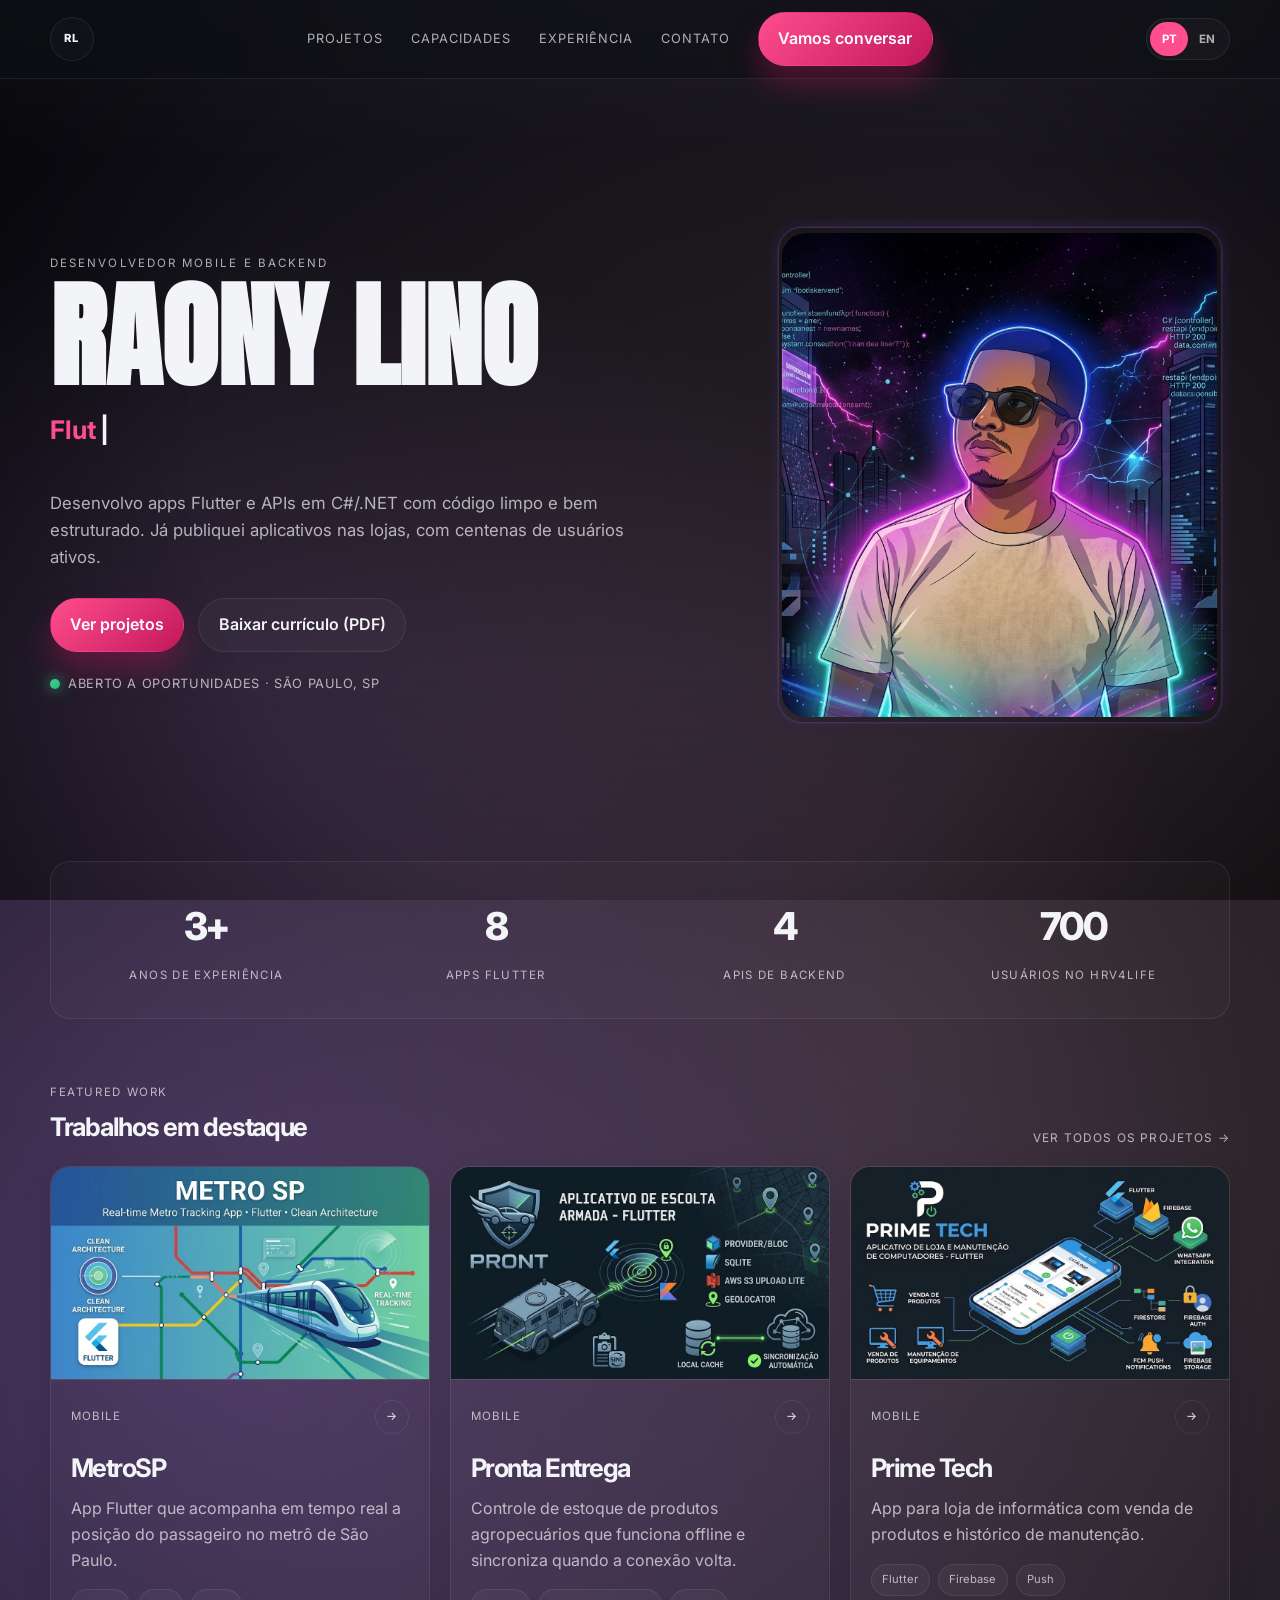
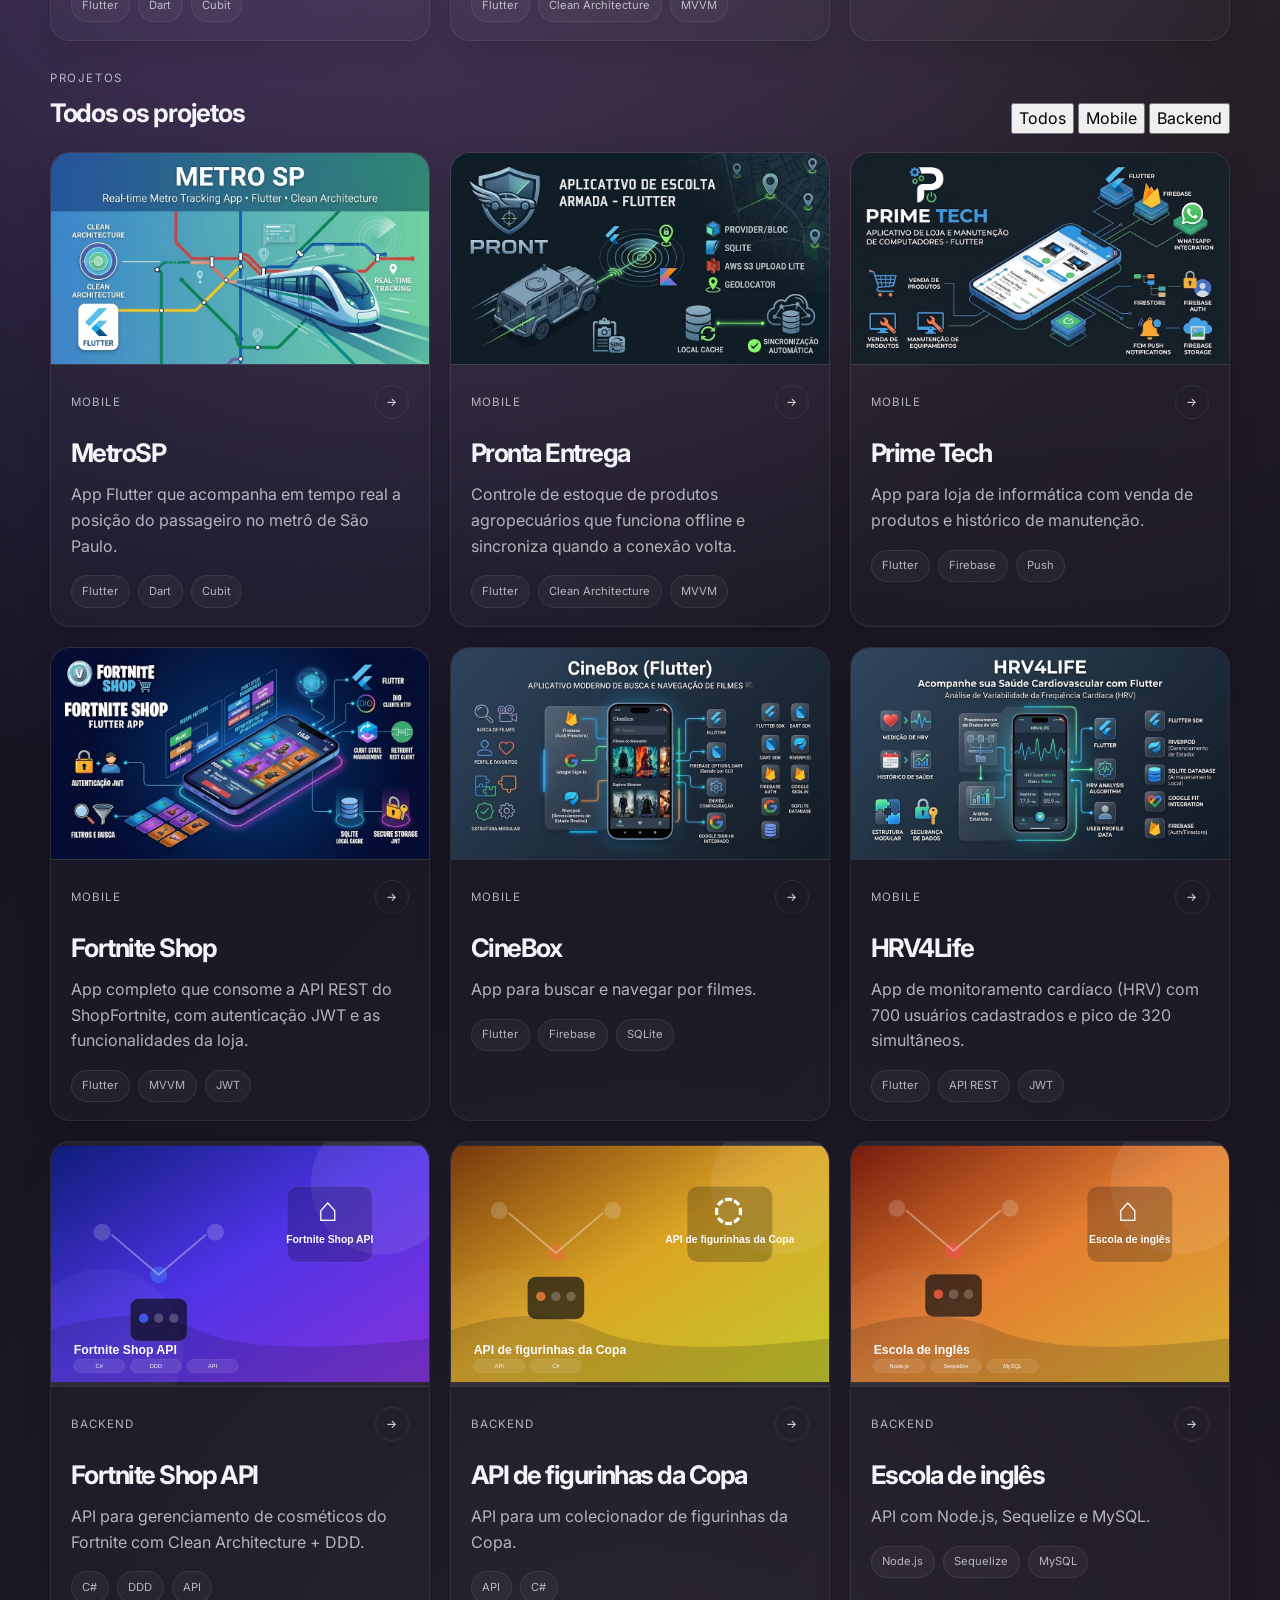
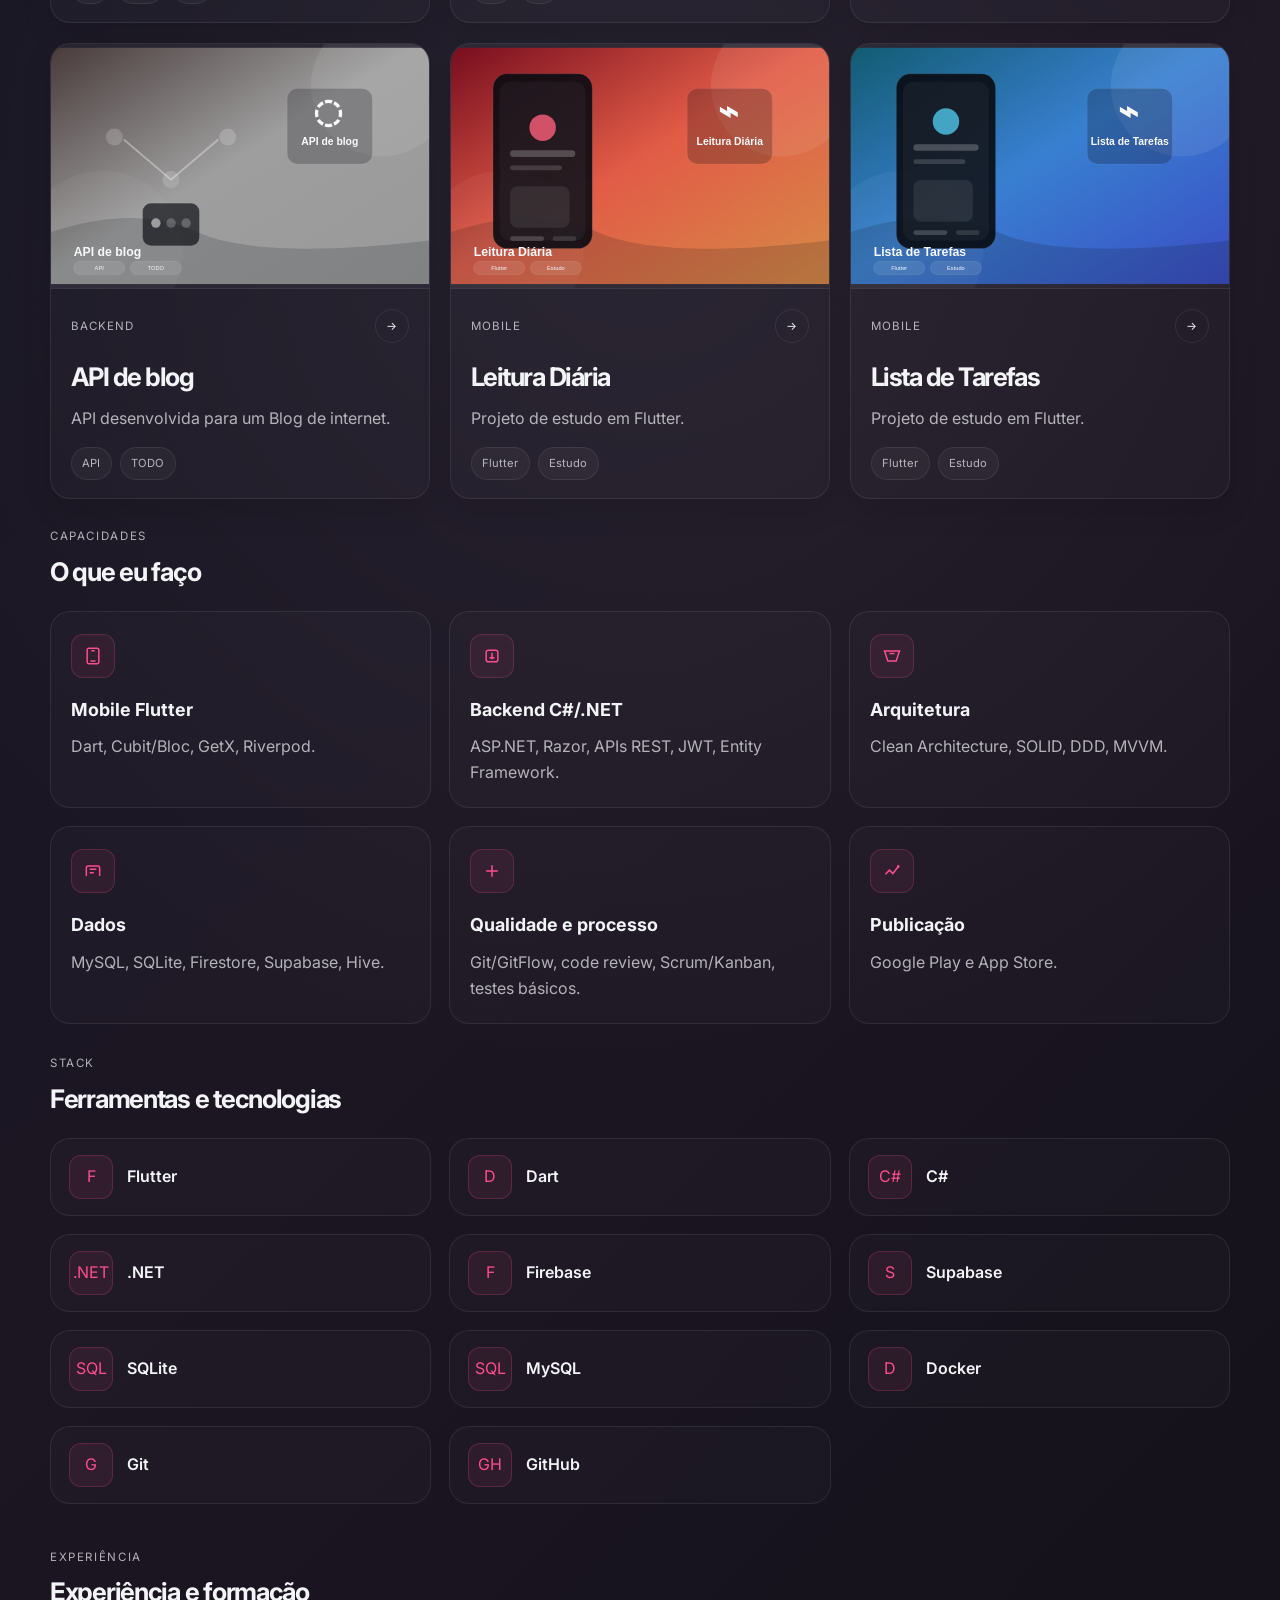
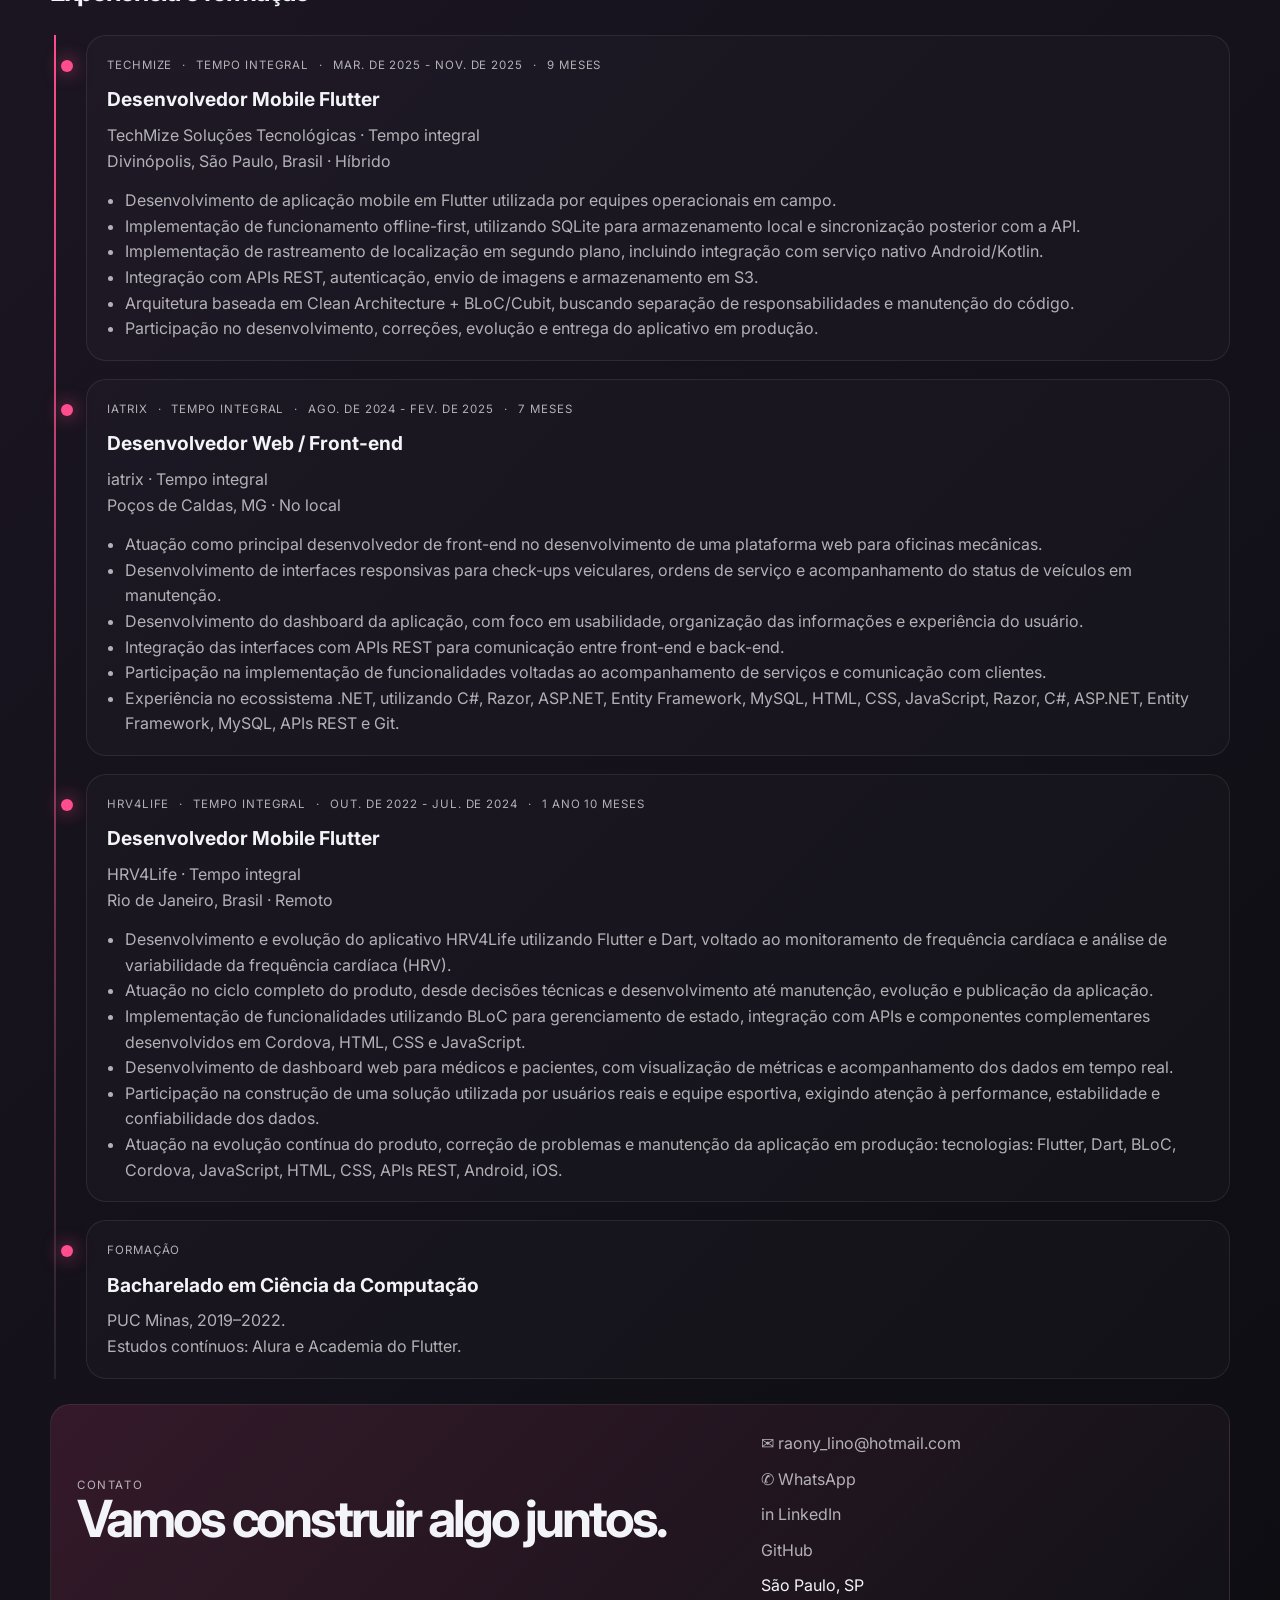
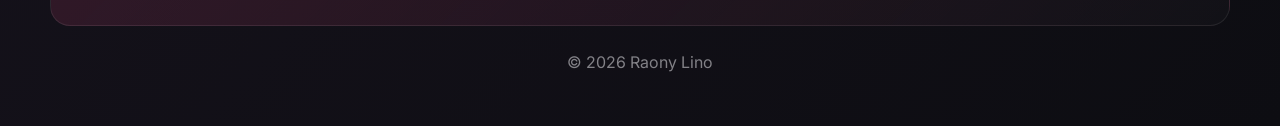
==== commit 717e1652: "implementacao de linguagens PT/EN" ====
--- a/index.html
+++ b/index.html
@@ -15,22 +15,28 @@
   <link rel="preconnect" href="https://fonts.gstatic.com" crossorigin />
   <link href="https://fonts.googleapis.com/css2?family=Anton&family=Inter:wght@400;500;600;700;800;900&display=swap"
     rel="stylesheet" />
-  <link rel="stylesheet" href="assets/css/style.css?v=20261013-2" />
+  <link rel="stylesheet" href="assets/css/style.css?v=20261014-1" />
 </head>
 
 <body>
-  <a class="skip-link" href="#conteudo">Pular para o conteúdo</a>
+  <a class="skip-link" href="#conteudo" data-i18n="skip">Pular para o conteúdo</a>
 
   <header class="site-header">
-    <nav class="nav container" aria-label="Navegação principal">
-      <a class="brand" href="#top" aria-label="Início">RL</a>
-      <button class="nav-toggle" type="button" aria-expanded="false" aria-controls="nav-menu">Menu</button>
+    <nav class="nav container" aria-label="Navegação principal" data-i18n-aria-label="navLabel">
+      <a class="brand" href="#top" aria-label="Início" data-i18n-aria-label="home">RL</a>
+      <button class="nav-toggle" type="button" aria-expanded="false" aria-controls="nav-menu"
+        data-i18n="menu">Menu</button>
       <div class="nav-menu" id="nav-menu">
-        <a class="nav-link" href="#projetos">Projetos</a>
-        <a class="nav-link" href="#capacidades">Capacidades</a>
-        <a class="nav-link" href="#experiencia">Experiência</a>
-        <a class="nav-link" href="#contato">Contato</a>
-        <a class="button button-primary nav-button" href="mailto:raony_lino@hotmail.com">Vamos conversar</a>
+        <a class="nav-link" href="#projetos" data-i18n="navProjects">Projetos</a>
+        <a class="nav-link" href="#capacidades" data-i18n="navCapabilities">Capacidades</a>
+        <a class="nav-link" href="#experiencia" data-i18n="navExperience">Experiência</a>
+        <a class="nav-link" href="#contato" data-i18n="navContact">Contato</a>
+        <a class="button button-primary nav-button" href="mailto:raony_lino@hotmail.com" data-i18n="talk">Vamos
+          conversar</a>
+      </div>
+      <div class="language-switch" role="group" aria-label="Idioma da página" data-i18n-aria-label="languageGroup">
+        <button class="language-button is-active" type="button" data-language="pt" aria-pressed="true">PT</button>
+        <button class="language-button" type="button" data-language="en" aria-pressed="false">EN</button>
       </div>
     </nav>
   </header>
@@ -39,22 +45,23 @@
     <section class="hero" id="top">
       <div class="container hero-inner">
         <div class="hero-copy">
-          <p class="eyebrow">Desenvolvedor Mobile e Backend</p>
+          <p class="eyebrow" data-i18n="heroEyebrow">Desenvolvedor Mobile e Backend</p>
           <h1>RAONY LINO</h1>
           <p class="typewriter" data-typewriter aria-live="polite"></p>
-          <p class="hero-text">Desenvolvo apps Flutter e APIs em C#/.NET com código limpo e bem estruturado. Já
+          <p class="hero-text" data-i18n="heroText">Desenvolvo apps Flutter e APIs em C#/.NET com código limpo e bem
+            estruturado. Já
             publiquei aplicativos nas lojas, com centenas de usuários ativos.</p>
           <div class="hero-actions">
-            <a class="button button-primary" href="#projetos">Ver projetos</a>
+            <a class="button button-primary" href="#projetos" data-i18n="viewProjects">Ver projetos</a>
             <a id="curriculo-btn" class="button button-secondary" href="assets/doc/Curriculo_Raony.pdf" target="_blank"
-              rel="noopener">Baixar currículo (PDF)</a>
-          </div>
-          <div class="hero-status">Aberto a oportunidades · São Paulo, SP</div>
+              rel="noopener" data-i18n="resume">Baixar currículo (PDF)</a>
+          </div>
+          <div class="hero-status" data-i18n="status">Aberto a oportunidades · São Paulo, SP</div>
         </div>
 
         <div class="hero-visual">
-          <div class="portrait-shell" aria-label="Avatar de Raony Lino">
-            <img class="portrait-image" src="assets/img/raonyLino.jpg" alt="Raony Lino" />
+          <div class="portrait-shell" aria-label="Avatar de Raony Lino" data-i18n-aria-label="portrait">
+            <img class="portrait-image" src="assets/img/raonyLino.jpg" alt="Raony Lino" data-i18n-alt="portrait" />
           </div>
         </div>
       </div>
@@ -64,19 +71,19 @@
       <div class="container stats-grid">
         <div class="stat-item">
           <strong>3+</strong>
-          <span>anos de experiência</span>
+          <span data-i18n="yearsExperience">anos de experiência</span>
         </div>
         <div class="stat-item">
           <strong>8</strong>
-          <span>apps Flutter</span>
+          <span data-i18n="flutterApps">apps Flutter</span>
         </div>
         <div class="stat-item">
           <strong>4</strong>
-          <span>APIs de backend</span>
+          <span data-i18n="backendApis">APIs de backend</span>
         </div>
         <div class="stat-item">
           <strong>700</strong>
-          <span>usuários no HRV4Life</span>
+          <span data-i18n="hrvUsers">usuários no HRV4Life</span>
         </div>
       </div>
     </section>
@@ -85,23 +92,23 @@
       <div class="container">
         <div class="section-header">
           <div>
-            <p class="section-kicker">Featured work</p>
-            <h2>Trabalhos em destaque</h2>
-          </div>
-          <a class="section-link" href="#todos-projetos">Ver todos os projetos →</a>
+            <p class="section-kicker" data-i18n="featuredKicker">Featured work</p>
+            <h2 data-i18n="featuredTitle">Trabalhos em destaque</h2>
+          </div>
+          <a class="section-link" href="#todos-projetos" data-i18n="allProjectsLink">Ver todos os projetos →</a>
         </div>
 
         <div id="featured-projects" class="featured-grid"></div>
 
         <div id="todos-projetos" class="section-header">
           <div>
-            <p class="section-kicker">Projetos</p>
-            <h2>Todos os projetos</h2>
-          </div>
-          <div class="filters" role="tablist" aria-label="Filtrar projetos">
-            <button class="filter-button is-active" data-filter="all" type="button">Todos</button>
-            <button class="filter-button" data-filter="mobile" type="button">Mobile</button>
-            <button class="filter-button" data-filter="backend" type="button">Backend</button>
+            <p class="section-kicker" data-i18n="projectsKicker">Projetos</p>
+            <h2 data-i18n="allProjects">Todos os projetos</h2>
+          </div>
+          <div class="filters" role="tablist" aria-label="Filtrar projetos" data-i18n-aria-label="filterLabel">
+            <button class="filter-button is-active" data-filter="all" type="button" data-i18n="filterAll">Todos</button>
+            <button class="filter-button" data-filter="mobile" type="button" data-i18n="mobile">Mobile</button>
+            <button class="filter-button" data-filter="backend" type="button" data-i18n="backend">Backend</button>
           </div>
         </div>
 
@@ -113,8 +120,8 @@
       <div class="container">
         <div class="section-header">
           <div>
-            <p class="section-kicker">Capacidades</p>
-            <h2>O que eu faço</h2>
+            <p class="section-kicker" data-i18n="capabilitiesKicker">Capacidades</p>
+            <h2 data-i18n="capabilitiesTitle">O que eu faço</h2>
           </div>
         </div>
 
@@ -147,7 +154,7 @@
                 <path d="M7 18 3 6h18l-4 12H7Zm0 0h10M9 9h6" />
               </svg>
             </div>
-            <h3>Arquitetura</h3>
+            <h3 data-i18n="architecture">Arquitetura</h3>
             <p>Clean Architecture, SOLID, DDD, MVVM.</p>
           </article>
 
@@ -157,7 +164,7 @@
                 <path d="M4 18V8a2 2 0 0 1 2-2h12a2 2 0 0 1 2 2v10M8 10h8M8 14h5" />
               </svg>
             </div>
-            <h3>Dados</h3>
+            <h3 data-i18n="data">Dados</h3>
             <p>MySQL, SQLite, Firestore, Supabase, Hive.</p>
           </article>
 
@@ -167,8 +174,8 @@
                 <path d="M5 12h14M12 5v14" />
               </svg>
             </div>
-            <h3>Qualidade e processo</h3>
-            <p>Git/GitFlow, code review, Scrum/Kanban, testes básicos.</p>
+            <h3 data-i18n="quality">Qualidade e processo</h3>
+            <p data-i18n="qualityDescription">Git/GitFlow, code review, Scrum/Kanban, testes básicos.</p>
           </article>
 
           <article class="capability-card">
@@ -178,7 +185,7 @@
                 <path d="M18 6h2v2" />
               </svg>
             </div>
-            <h3>Publicação</h3>
+            <h3 data-i18n="publishing">Publicação</h3>
             <p>Google Play e App Store.</p>
           </article>
         </div>
@@ -189,8 +196,8 @@
       <div class="container">
         <div class="section-header">
           <div>
-            <p class="section-kicker">Stack</p>
-            <h2>Ferramentas e tecnologias</h2>
+            <p class="section-kicker" data-i18n="stackKicker">Stack</p>
+            <h2 data-i18n="toolsTitle">Ferramentas e tecnologias</h2>
           </div>
         </div>
 
@@ -247,13 +254,13 @@
       <div class="container">
         <div class="section-header">
           <div>
-            <p class="section-kicker">Experiência</p>
-            <h2>Experiência e formação</h2>
+            <p class="section-kicker" data-i18n="experienceKicker">Experiência</p>
+            <h2 data-i18n="experienceTitle">Experiência e formação</h2>
           </div>
         </div>
 
         <div class="timeline">
-          <article class="timeline-item">
+          <article class="timeline-item" data-i18n-html="techmize">
             <div class="timeline-item__meta"><span>TechMize</span> · <span>Tempo integral</span> ·
               <span>mar. de 2025 - nov. de 2025</span> · <span>9 meses</span>
             </div>
@@ -273,7 +280,7 @@
             </ul>
           </article>
 
-          <article class="timeline-item">
+          <article class="timeline-item" data-i18n-html="iatrix">
             <div class="timeline-item__meta"><span>iatrix</span> · <span>Tempo integral</span> ·
               <span>ago. de 2024 - fev. de 2025</span> · <span>7 meses</span>
             </div>
@@ -295,7 +302,7 @@
             </ul>
           </article>
 
-          <article class="timeline-item">
+          <article class="timeline-item" data-i18n-html="hrv4life">
             <div class="timeline-item__meta"><span>HRV4Life</span> · <span>Tempo integral</span> ·
               <span>out. de 2022 - jul. de 2024</span> · <span>1 ano 10 meses</span>
             </div>
@@ -318,11 +325,11 @@
             </ul>
           </article>
 
-          <article class="timeline-item">
+          <article class="timeline-item" data-i18n-html="education">
             <div class="timeline-item__meta"><span>Formação</span></div>
-            <h3>Bacharelado em Ciência da Computação</h3>
+            <h3 data-i18n="degree">Bacharelado em Ciência da Computação</h3>
             <p>PUC Minas, 2019–2022.</p>
-            <p>Estudos contínuos: Alura e Academia do Flutter.</p>
+            <p data-i18n="ongoingStudy">Estudos contínuos: Alura e Academia do Flutter.</p>
           </article>
         </div>
       </div>
@@ -332,8 +339,8 @@
       <div class="container">
         <div class="contact-card">
           <div>
-            <p class="section-kicker">Contato</p>
-            <h2>Vamos construir algo juntos.</h2>
+            <p class="section-kicker" data-i18n="contactKicker">Contato</p>
+            <h2 data-i18n="contactTitle">Vamos construir algo juntos.</h2>
           </div>
           <ul class="contact-list">
             <li><a href="mailto:raony_lino@hotmail.com">✉ raony_lino@hotmail.com</a></li>
@@ -349,12 +356,13 @@
   </main>
 
   <footer class="site-footer">
-    <div class="container">© 2026 Raony Lino</div>
+    <div class="container" data-i18n="footer">© 2026 Raony Lino</div>
   </footer>
 
-  <script src="assets/js/projects.js?v=20261013-2"></script>
-  <script src="assets/js/cover.js?v=20261013-2"></script>
-  <script src="assets/js/main.js?v=20261013-2"></script>
+  <script src="assets/js/projects.js?v=20261014-1"></script>
+  <script src="assets/js/cover.js?v=20261014-2"></script>
+  <script src="assets/js/i18n.js?v=20261014-1"></script>
+  <script src="assets/js/main.js?v=20261014-1"></script>
 </body>
 
 </html>
--- a/assets/css/style.css
+++ b/assets/css/style.css
@@ -173,6 +173,38 @@
   color: var(--text);
 }
 
+.language-switch {
+  display: inline-flex;
+  align-items: center;
+  padding: 3px;
+  border: 1px solid var(--line);
+  border-radius: 999px;
+  background: rgba(255, 255, 255, 0.03);
+}
+
+.language-button {
+  min-width: 38px;
+  min-height: 34px;
+  padding: 0 9px;
+  border: 0;
+  border-radius: 999px;
+  background: transparent;
+  color: var(--text-soft);
+  font-size: 0.72rem;
+  font-weight: 700;
+  cursor: pointer;
+}
+
+.language-button.is-active {
+  background: var(--pink);
+  color: #fff;
+}
+
+.language-button:focus-visible {
+  outline: 2px solid var(--text);
+  outline-offset: 2px;
+}
+
 .button {
   display: inline-flex;
   align-items: center;
@@ -739,6 +771,7 @@
   .nav-button {
     width: 100%;
   }
+
 }
 
 @media (max-width: 700px) {
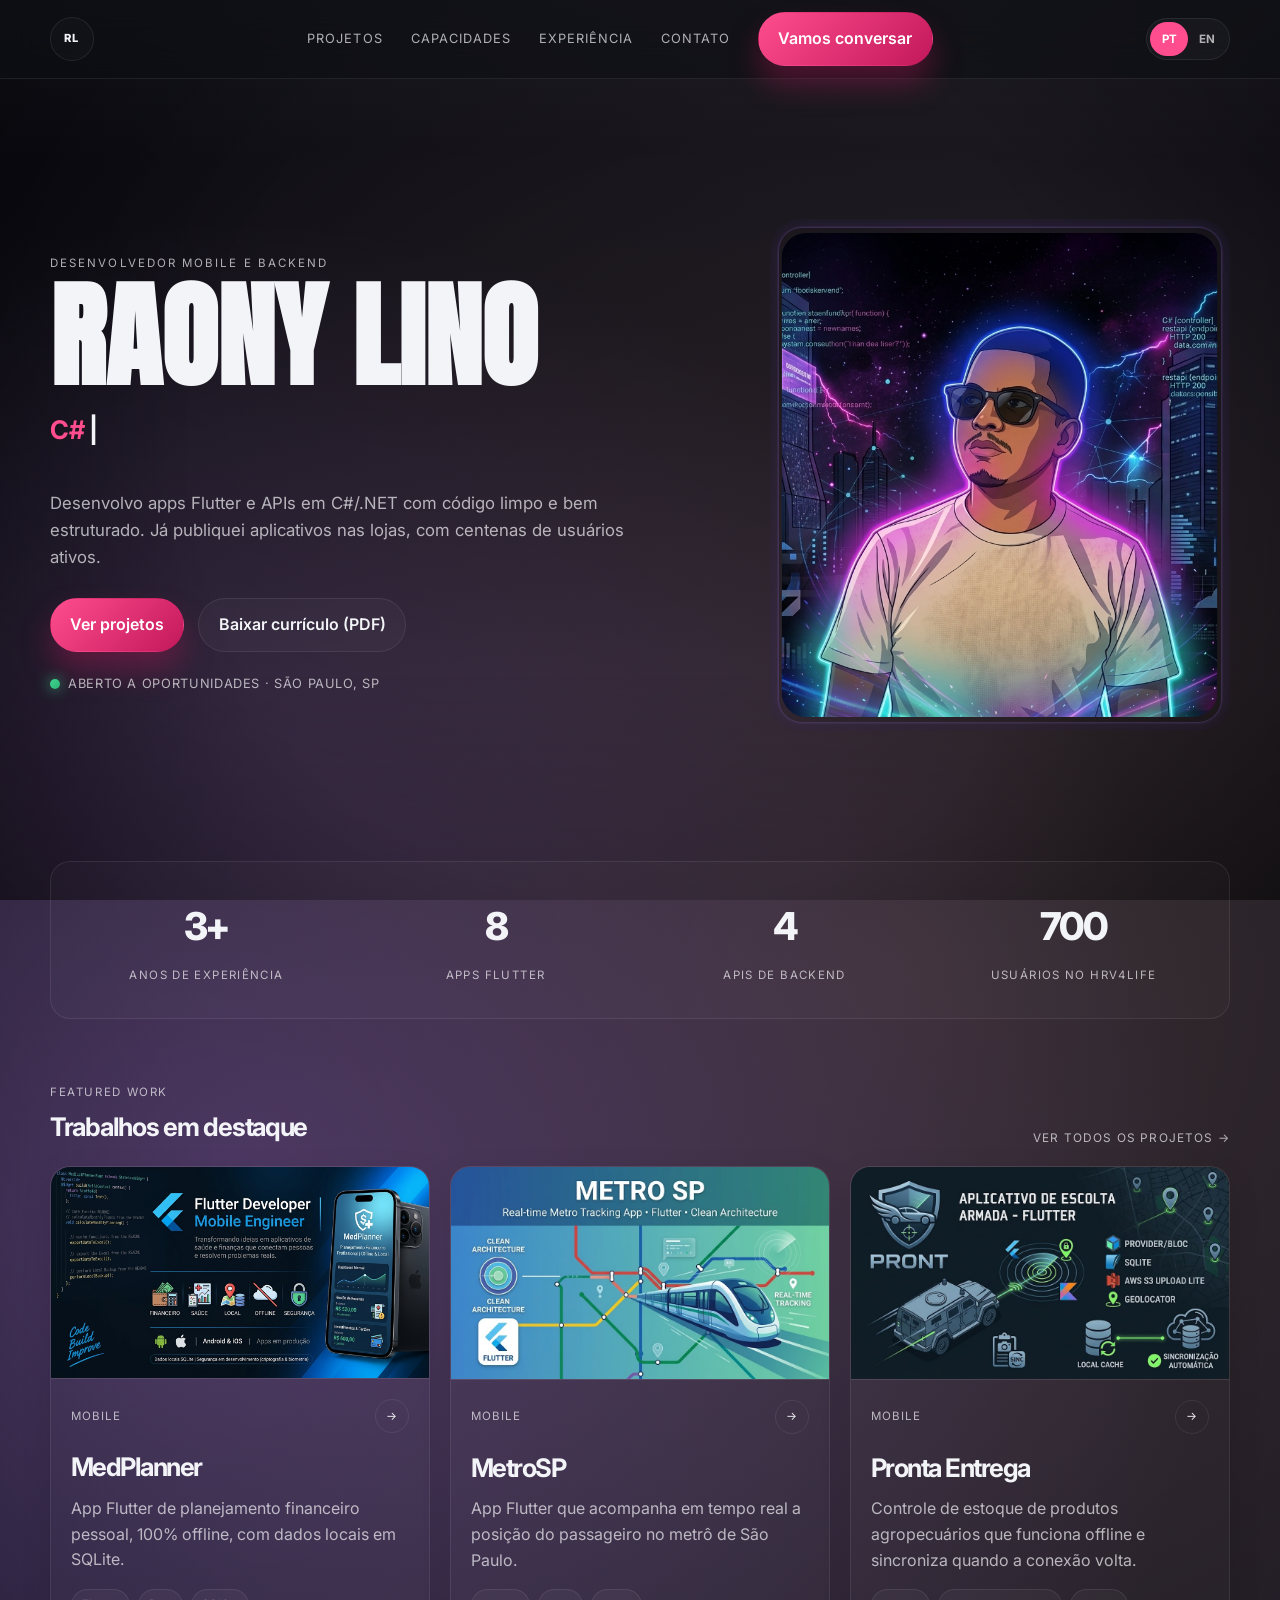
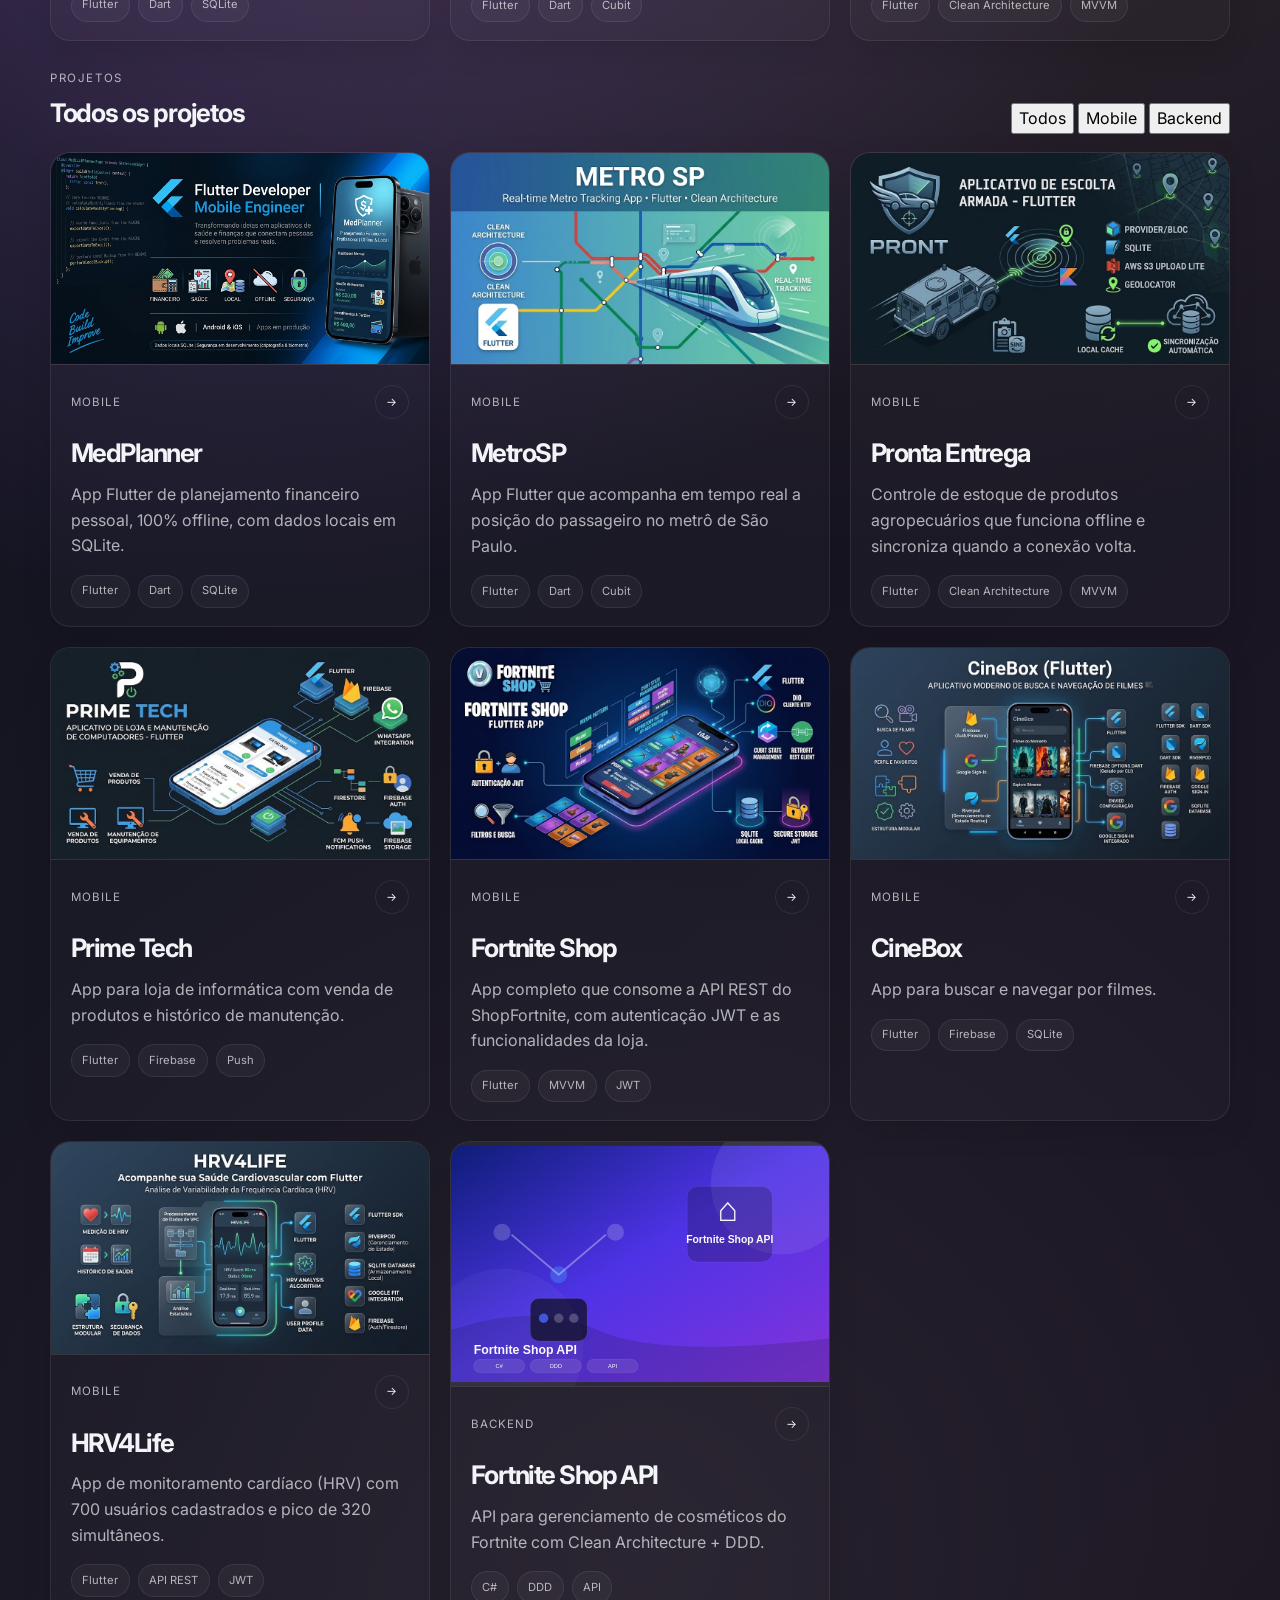
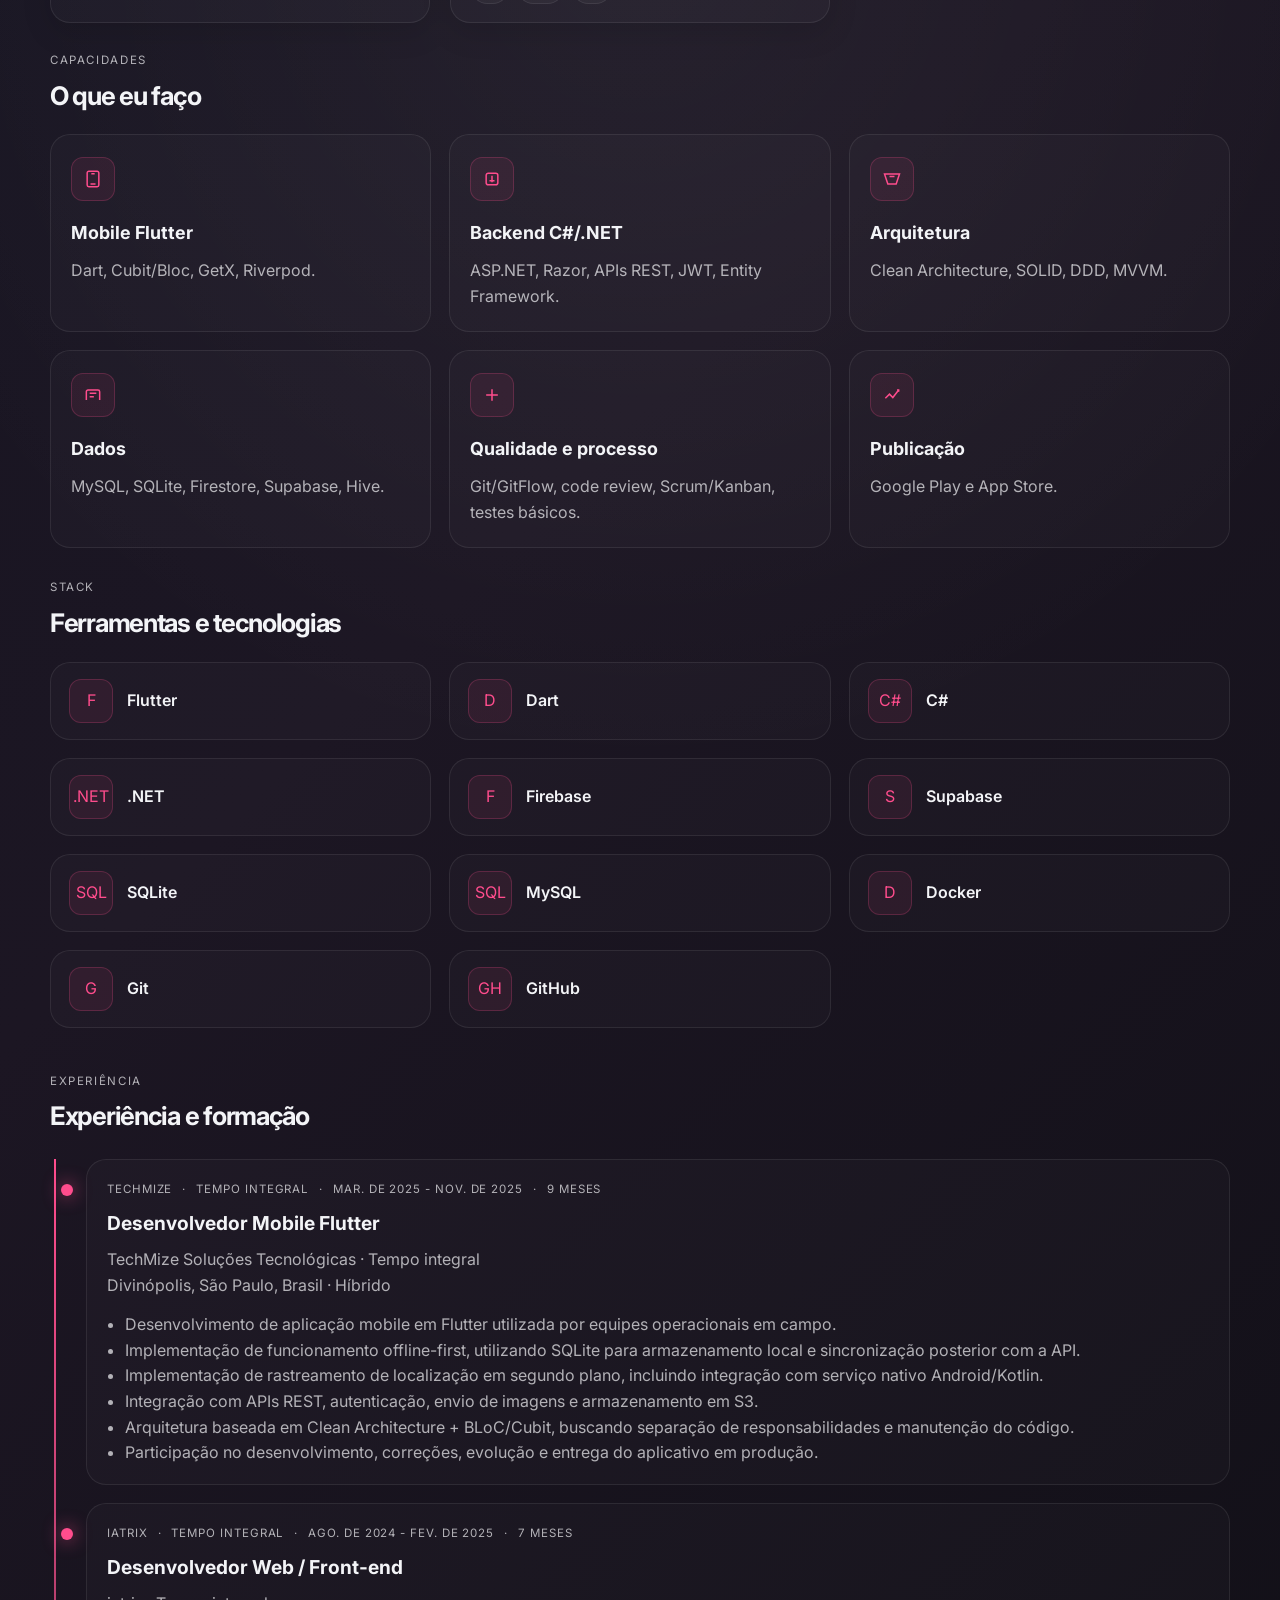
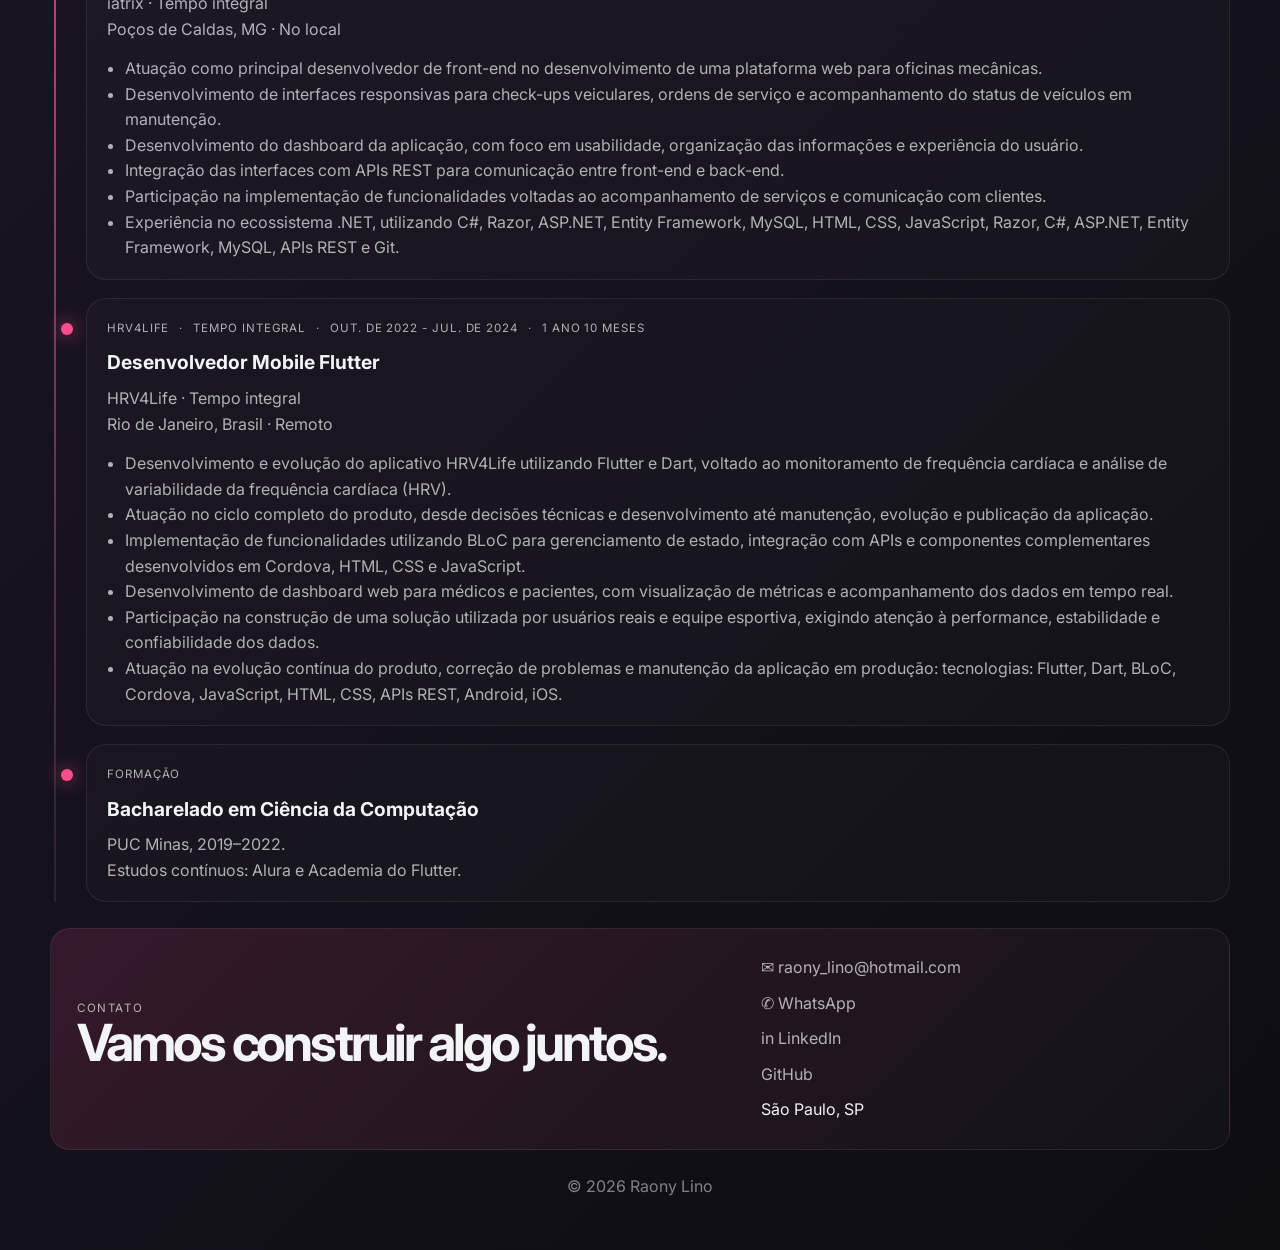
==== commit d6b30833: "feature: galerias implementada no projeto para mostrar fotos" ====
--- a/index.html
+++ b/index.html
@@ -15,7 +15,7 @@
   <link rel="preconnect" href="https://fonts.gstatic.com" crossorigin />
   <link href="https://fonts.googleapis.com/css2?family=Anton&family=Inter:wght@400;500;600;700;800;900&display=swap"
     rel="stylesheet" />
-  <link rel="stylesheet" href="assets/css/style.css?v=20261014-1" />
+  <link rel="stylesheet" href="assets/css/style.css?v=20261017-1" />
 </head>
 
 <body>
@@ -359,10 +359,10 @@
     <div class="container" data-i18n="footer">© 2026 Raony Lino</div>
   </footer>
 
-  <script src="assets/js/projects.js?v=20261014-1"></script>
+  <script src="assets/js/projects.js?v=20261017-1"></script>
   <script src="assets/js/cover.js?v=20261014-2"></script>
-  <script src="assets/js/i18n.js?v=20261014-1"></script>
-  <script src="assets/js/main.js?v=20261014-1"></script>
+  <script src="assets/js/i18n.js?v=20261017-1"></script>
+  <script src="assets/js/main.js?v=20261017-1"></script>
 </body>
 
 </html>
--- a/assets/css/style.css
+++ b/assets/css/style.css
@@ -812,6 +812,27 @@
     flex-direction: column;
     align-items: stretch;
   }
+
+  .gallery-viewer {
+    gap: 10px;
+    padding: 64px 12px 28px;
+  }
+
+  .gallery-viewer__image {
+    max-width: calc(100vw - 100px);
+    max-height: calc(100vh - 130px);
+  }
+
+  .gallery-viewer__close,
+  .gallery-viewer__nav {
+    width: 40px;
+    height: 40px;
+  }
+
+  .gallery-viewer__close {
+    top: 12px;
+    right: 12px;
+  }
 }
 
 @media (prefers-reduced-motion: reduce) {
@@ -903,6 +924,109 @@
   margin-top: 28px;
 }
 
+.project-gallery {
+  display: grid;
+  grid-template-columns: repeat(auto-fit, minmax(160px, 1fr));
+  gap: 16px;
+}
+
+.project-gallery__item {
+  display: block;
+  width: 100%;
+  padding: 0;
+  margin: 0;
+  overflow: hidden;
+  border: 1px solid var(--line);
+  border-radius: 14px;
+  background: rgba(255, 255, 255, 0.02);
+  transition: transform 180ms ease, border-color 180ms ease;
+}
+
+.project-gallery__item:hover {
+  transform: translateY(-3px);
+  border-color: var(--pink);
+}
+
+.project-gallery__item img {
+  display: block;
+  width: 100%;
+  aspect-ratio: 9 / 16;
+  object-fit: contain;
+}
+
+.gallery-viewer {
+  position: fixed;
+  z-index: 100;
+  inset: 0;
+  display: none;
+  align-items: center;
+  justify-content: center;
+  gap: 24px;
+  padding: 64px 72px;
+  background: rgba(5, 6, 10, 0.94);
+  backdrop-filter: blur(10px);
+}
+
+.gallery-viewer.is-open {
+  display: flex;
+}
+
+.gallery-viewer__figure {
+  display: flex;
+  flex-direction: column;
+  align-items: center;
+  gap: 12px;
+  max-width: 100%;
+  max-height: 100%;
+  margin: 0;
+}
+
+.gallery-viewer__image {
+  width: auto;
+  max-width: min(78vw, 1100px);
+  max-height: calc(100vh - 120px);
+  object-fit: contain;
+  border-radius: 12px;
+  box-shadow: var(--shadow);
+}
+
+.gallery-viewer__counter {
+  color: var(--text-soft);
+  font-size: 0.9rem;
+}
+
+.gallery-viewer__close,
+.gallery-viewer__nav {
+  display: grid;
+  flex: 0 0 auto;
+  place-items: center;
+  width: 48px;
+  height: 48px;
+  padding: 0;
+  border: 1px solid var(--line);
+  border-radius: 50%;
+  background: rgba(255, 255, 255, 0.08);
+  color: var(--text);
+  font-size: 1.5rem;
+  line-height: 1;
+}
+
+.gallery-viewer__close:hover,
+.gallery-viewer__nav:hover {
+  background: var(--pink-strong);
+}
+
+.gallery-viewer__close {
+  position: absolute;
+  top: 20px;
+  right: 20px;
+  font-size: 2rem;
+}
+
+body.gallery-viewer-open {
+  overflow: hidden;
+}
+
 .detail-section h2 {
   margin: 0 0 16px;
   font-size: 1.2rem;
